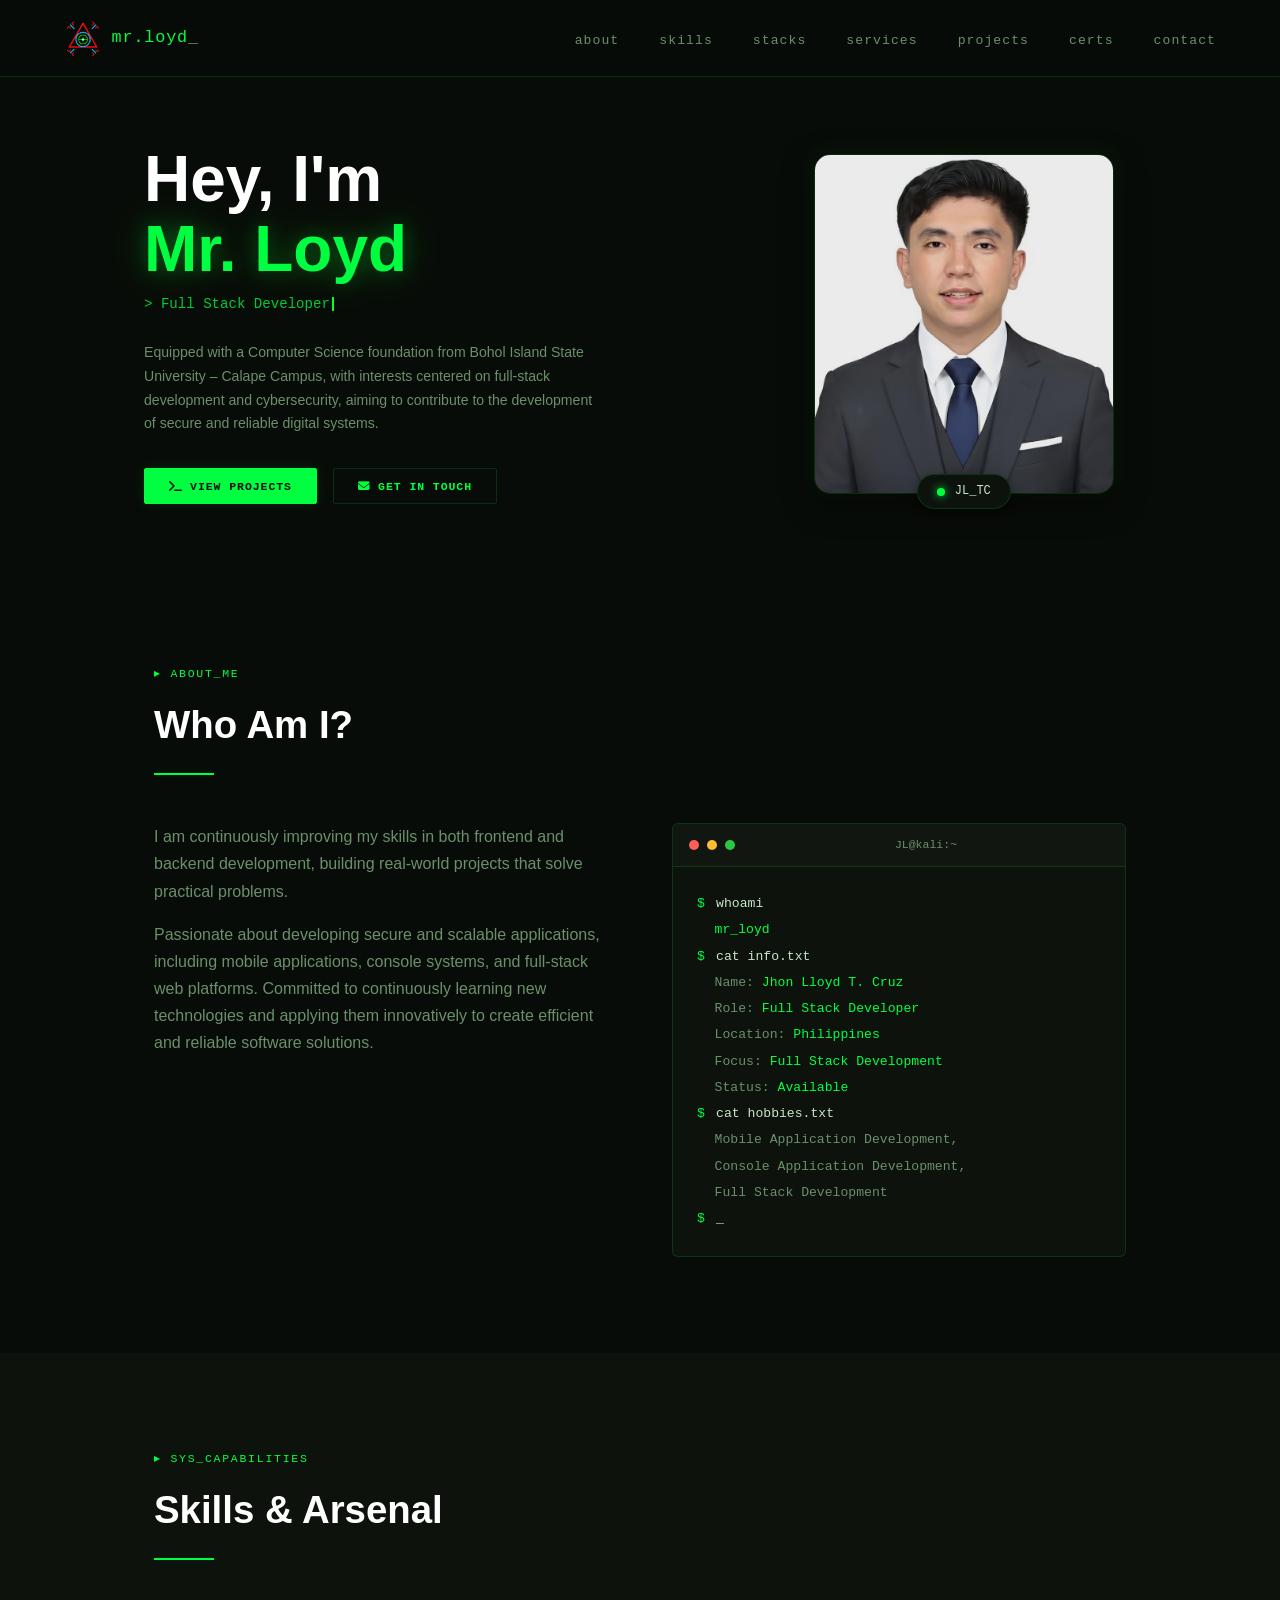
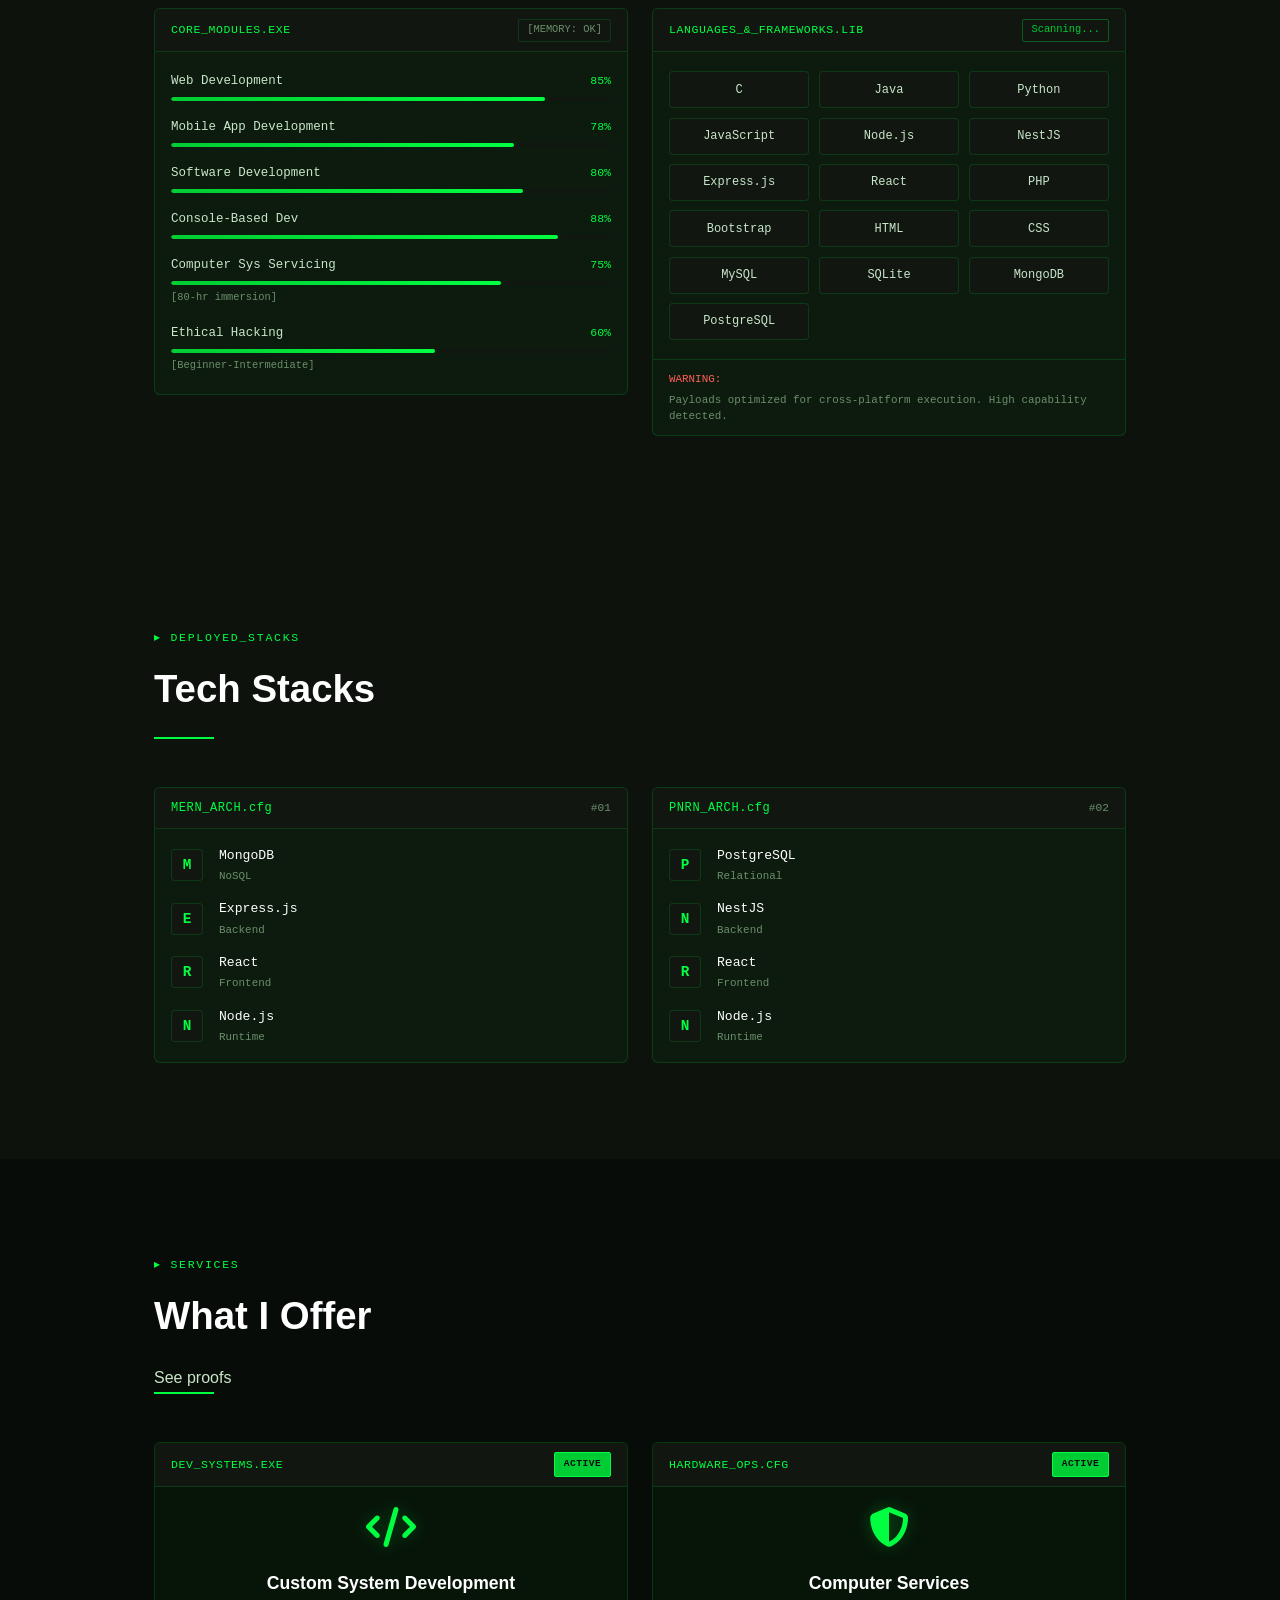
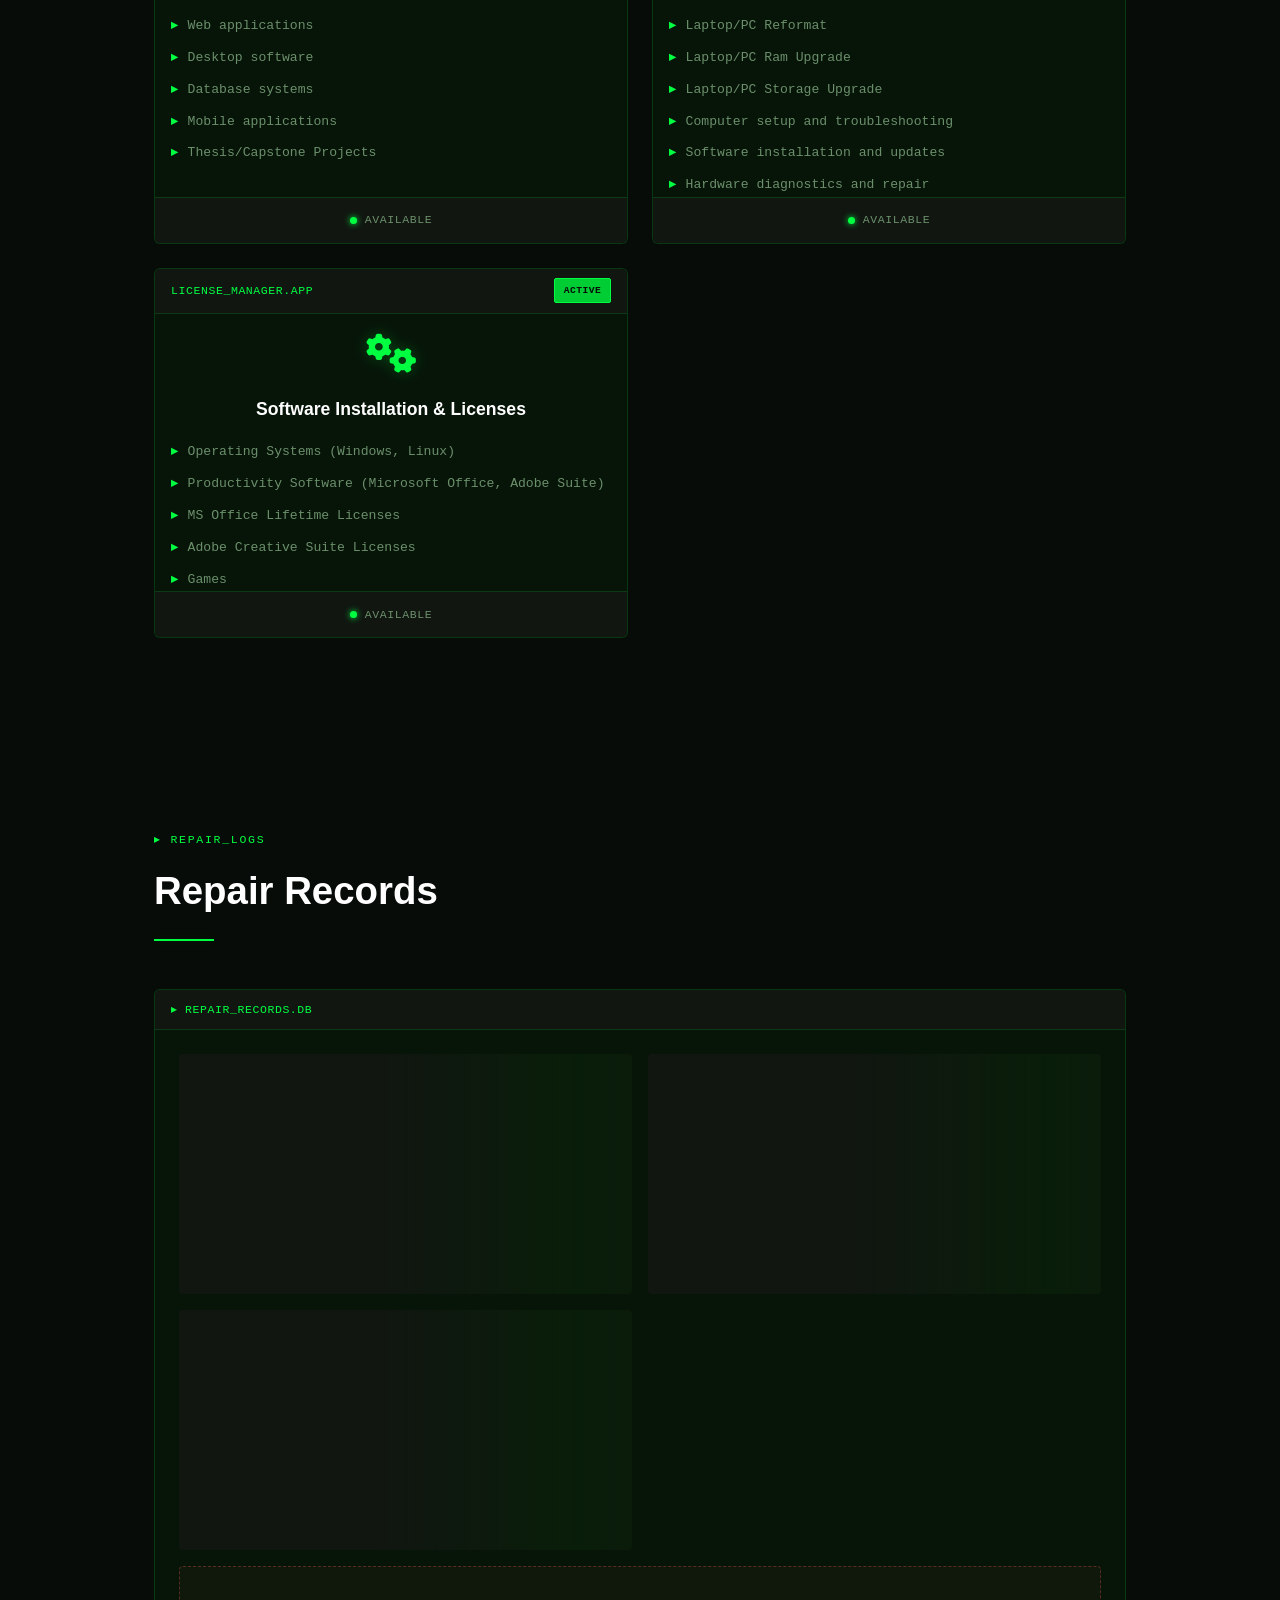
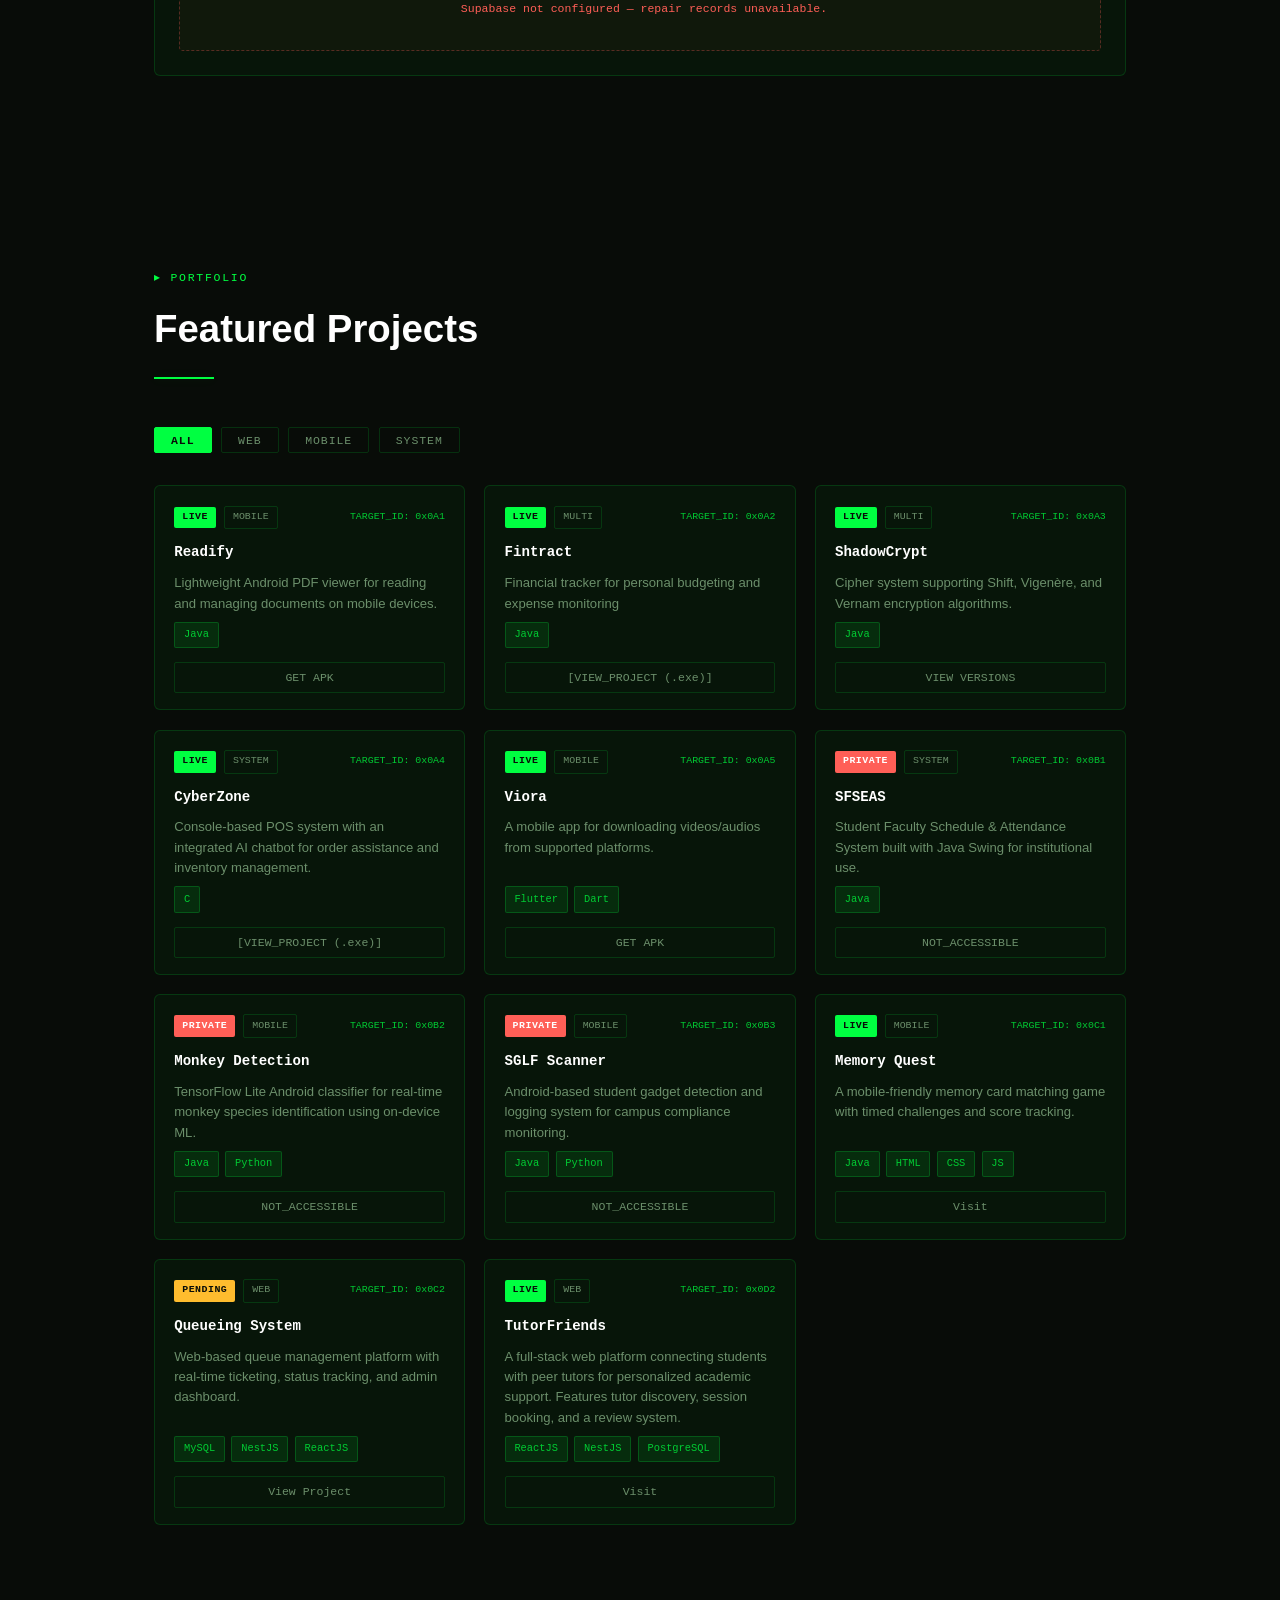
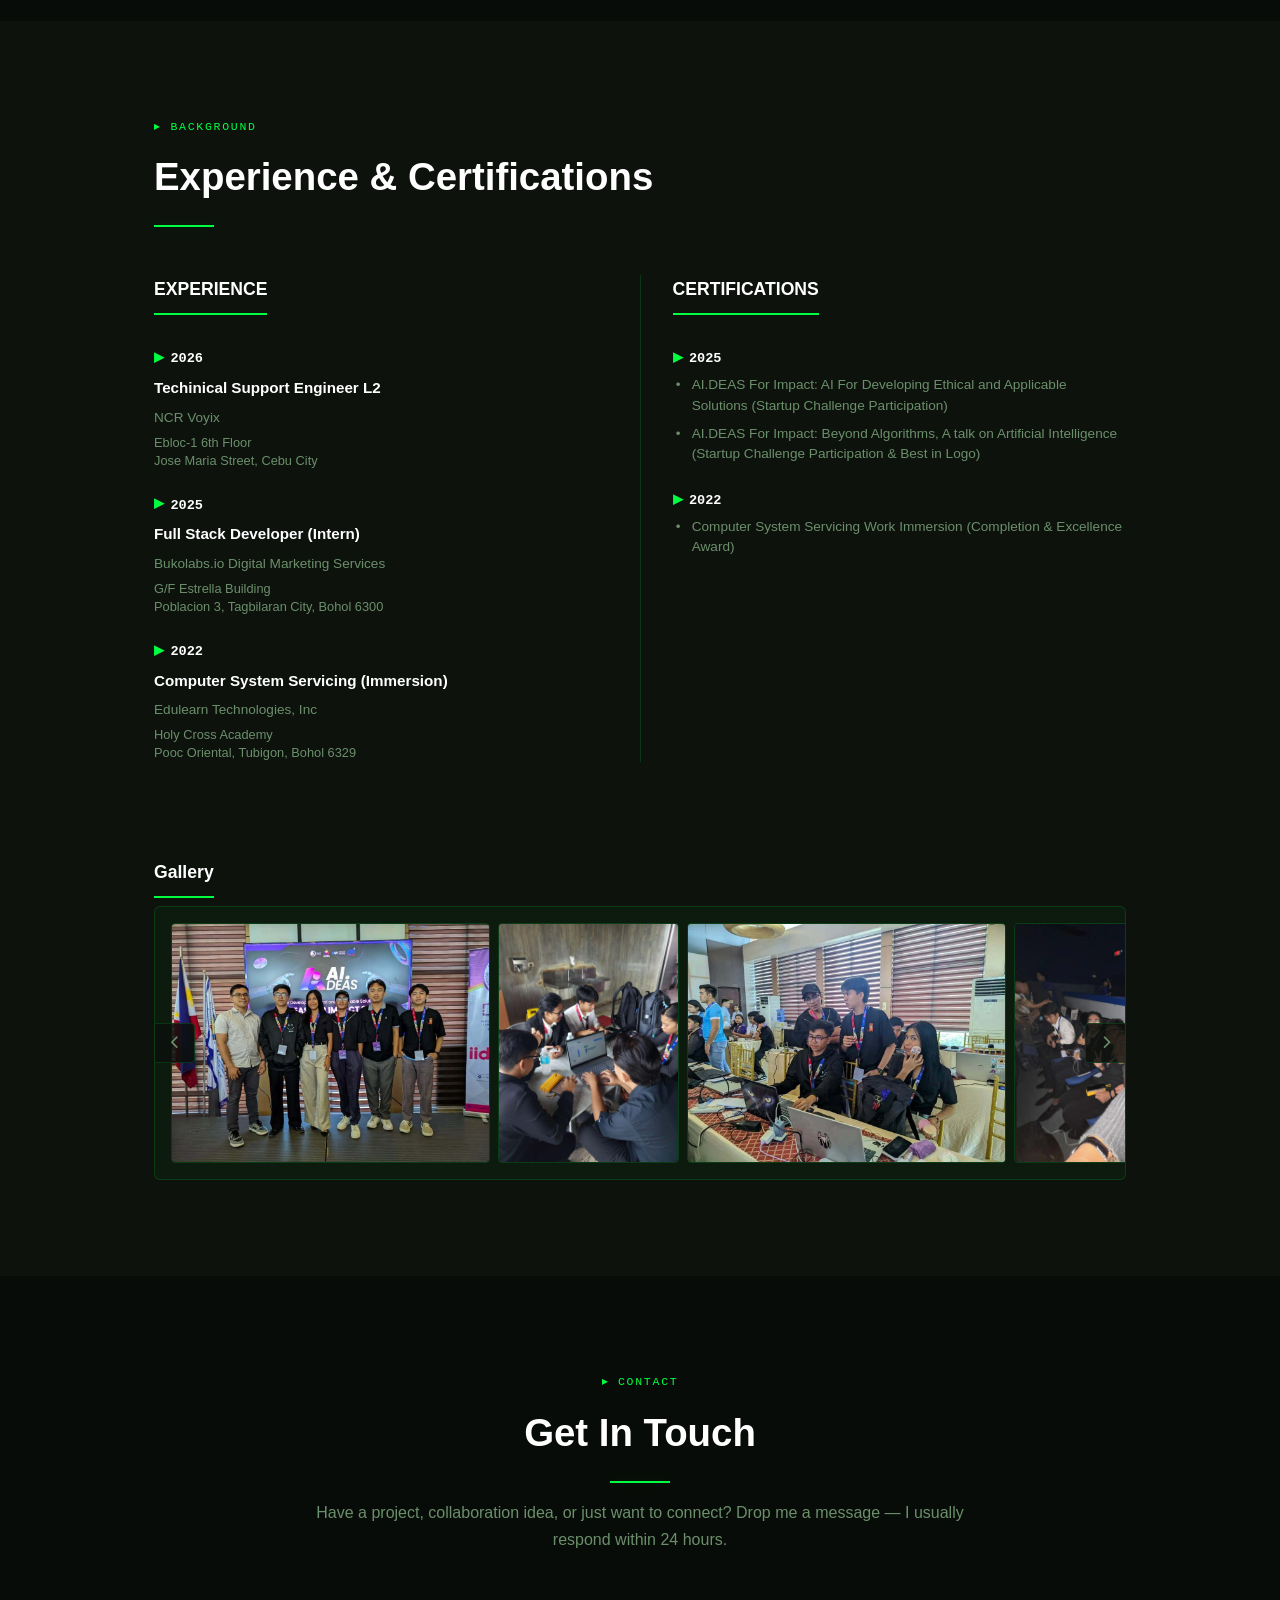
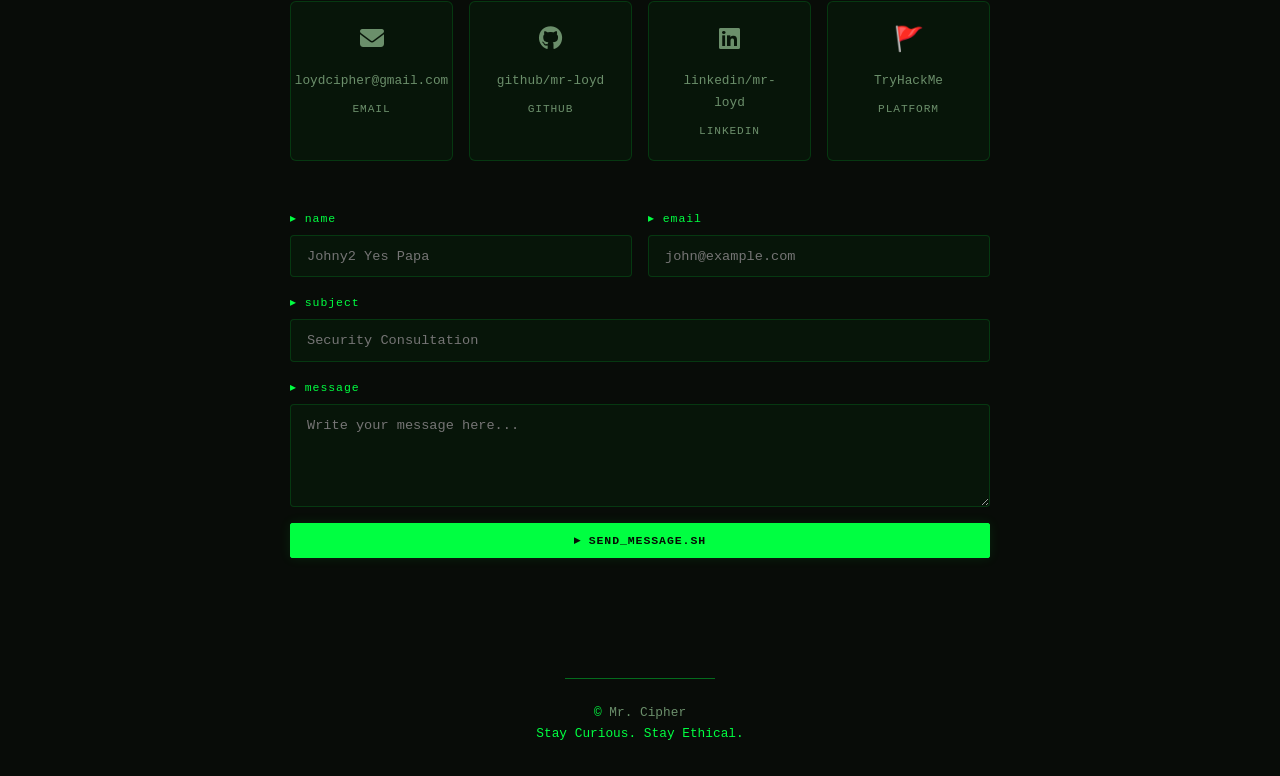
==== index.html @ 3cffd1c0 "added experience" ====
<!DOCTYPE html>
<html lang="en">

<head>
  <meta charset="UTF-8" />
  <meta name="viewport"
    content="width=device-width, initial-scale=1.0, minimum-scale=1.0, maximum-scale=1.0, user-scalable=no" />
  <title>JL</title>
  <link rel="icon" type="image/png" href="res/circle_logo.png" />
  <link rel="icon" type="image/png" media="(prefers-color-scheme: light)" href="res/circle_logo.png" />
  <link rel="icon" type="image/png" media="(prefers-color-scheme: dark)" href="res/circle_logo.png" />
  <meta name="description"
    content="Portfolio of Jhon Lloyd T. Cruz — Full Stack Developer specializing in web, mobile, and secure software development." />
  <meta property="og:title" content="JL | Full Stack Developer Portfolio" />
  <meta property="og:description"
    content="Full Stack Developer — web, mobile, console, and cybersecurity enthusiast." />
  <link rel="stylesheet" href="css/main.css" />
  <link rel="stylesheet" href="css/components/_section-card.css" />
  <link rel="stylesheet" href="css/components/_repair-records.css" />
  <!-- Icons -->
  <link rel="stylesheet" href="https://cdnjs.cloudflare.com/ajax/libs/font-awesome/6.5.0/css/all.min.css" />
  <link href="https://cdnjs.cloudflare.com/ajax/libs/bootstrap-icons/1.10.5/font/bootstrap-icons.min.css"
    rel="stylesheet" />
</head>

<body>

  <canvas id="matrix-canvas"></canvas>

  <!-- NAV -->
  <nav id="navbar" class="nav">
    <a href="#hero" class="nav-logo">
      <img src="res/logo_favicon.png" alt="Mr. Cipher Logo" class="nav-logo__img" />
      <span class="nav-logo__text"><span class="nav-logo__gt"></span>mr.loyd<span
          class="nav-logo__cursor">_</span></span>
    </a>
    <ul class="nav-links" id="nav-links">
      <li><a href="#about">about</a></li>
      <li><a href="#skills">skills</a></li>
      <li><a href="#stacks">stacks</a></li>
      <li><a href="#services">services</a></li>
      <li><a href="#projects">projects</a></li>
      <li><a href="#certifications">certs</a></li>
      <li><a href="#contact">contact</a></li>
    </ul>
    <div class="hamburger" id="hamburger" aria-label="Menu">
      <span></span><span></span><span></span>
    </div>
  </nav>

  <!-- HERO -->
  <section id="hero">
    <div class="hero-inner">
      <div class="hero-content">

        <h1 class="hero-name">
          Hey, I'm<br>
          <span class="glitch" data-text="Mr. Loyd">Mr. Loyd</span>
        </h1>
        <p class="hero-subtitle">
          &gt; <span id="typing-text"></span><span class="cursor"></span>
        </p>
        <p class="hero-desc">
          Equipped with a Computer Science foundation from Bohol Island State University – Calape Campus, with interests
          centered on full-stack development and cybersecurity, aiming to contribute to the development of secure and
          reliable digital systems.
        </p>
        <div class="hero-actions">
          <a href="#projects" class="btn btn--primary"><i class="fa fa-terminal"></i> View Projects</a>
          <a href="#contact" class="btn btn--ghost"><i class="fa fa-envelope"></i> Get In Touch</a>
        </div>
      </div>
      <div class="hero-avatar">
        <div class="avatar-wrap">
          <div class="avatar-ring"></div>
          <img src="res/profile.jpg" alt="Mr. Cipher" class="avatar-img" />
          <div class="avatar-status">
            <span class="avatar-status__dot"></span> JL_TC
          </div>
        </div>
      </div>
    </div>
  </section>

  <!-- ABOUT -->
  <section id="about">
    <div class="section-wrap">
      <p class="section-label reveal">about_me</p>
      <h2 class="section-title reveal">Who Am I?</h2>
      <div class="section-divider reveal"></div>
      <div class="about-grid">
        <div class="about-text reveal">
          <p>I am continuously improving my skills in both frontend and backend development, building real-world
            projects that solve practical problems.</p>
          <p>Passionate about developing secure and scalable applications, including mobile applications, console
            systems, and full-stack web platforms. Committed to continuously learning new technologies and applying them
            innovatively to create efficient and reliable software solutions.</p>
        </div>
        <div class="reveal">
          <div class="terminal-box">
            <div class="terminal-bar">
              <span class="terminal-bar__dot terminal-bar__dot--red"></span>
              <span class="terminal-bar__dot terminal-bar__dot--yellow"></span>
              <span class="terminal-bar__dot terminal-bar__dot--green"></span>
              <span class="terminal-bar__title">JL@kali:~</span>
            </div>
            <div class="terminal-body">
              <div class="terminal-line"><span class="terminal-prompt">$</span><span class="terminal-cmd">whoami</span>
              </div>
              <div class="terminal-out"><span class="neon">mr_loyd</span></div>
              <div class="terminal-line"><span class="terminal-prompt">$</span><span class="terminal-cmd">cat
                  info.txt</span></div>
              <div class="terminal-out">Name: <span class="neon">Jhon Lloyd T. Cruz</span></div>
              <div class="terminal-out">Role: <span class="neon">Full Stack Developer</span></div>
              <div class="terminal-out">Location: <span class="neon">Philippines</span></div>
              <div class="terminal-out">Focus: <span class="neon">Full Stack Development</span></div>
              <div class="terminal-out">Status: <span class="neon">Available</span></div>
              <div class="terminal-line"><span class="terminal-prompt">$</span><span class="terminal-cmd">cat
                  hobbies.txt</span></div>
              <div class="terminal-out">Mobile Application Development,</div>
              <div class="terminal-out">Console Application Development,</div>
              <div class="terminal-out">Full Stack Development</div>
              <div class="terminal-line"><span class="terminal-prompt">$</span><span
                  class="terminal-cmd cursor-blink">_</span></div>
            </div>
          </div>
        </div>
      </div>
    </div>
  </section>

  <!-- SKILLS -->
  <section id="skills">
    <div class="section-wrap">
      <p class="section-label reveal">sys_capabilities</p>
      <h2 class="section-title reveal">Skills &amp; Arsenal</h2>
      <div class="section-divider reveal"></div>
      <div class="skills-dual reveal">

        <!-- Left: Core skill bars -->
        <div class="skills-panel">
          <div class="skills-panel__header">
            <span class="skills-panel__title">CORE_MODULES.EXE</span>
            <span class="skills-panel__badge">[MEMORY: OK]</span>
          </div>
          <div class="skills-bars">
            <div class="skill-row">
              <div class="skill-row-top">
                <span class="skill-name">Web Development</span>
                <span class="skill-pct">85%</span>
              </div>
              <div class="skill-bar-track">
                <div class="skill-bar-fill" data-pct="85"></div>
              </div>
            </div>
            <div class="skill-row">
              <div class="skill-row-top">
                <span class="skill-name">Mobile App Development</span>
                <span class="skill-pct">78%</span>
              </div>
              <div class="skill-bar-track">
                <div class="skill-bar-fill" data-pct="78"></div>
              </div>
            </div>
            <div class="skill-row">
              <div class="skill-row-top">
                <span class="skill-name">Software Development</span>
                <span class="skill-pct">80%</span>
              </div>
              <div class="skill-bar-track">
                <div class="skill-bar-fill" data-pct="80"></div>
              </div>
            </div>
            <div class="skill-row">
              <div class="skill-row-top">
                <span class="skill-name">Console-Based Dev</span>
                <span class="skill-pct">88%</span>
              </div>
              <div class="skill-bar-track">
                <div class="skill-bar-fill" data-pct="88"></div>
              </div>
            </div>
            <div class="skill-row">
              <div class="skill-row-top">
                <span class="skill-name">Computer Sys Servicing</span>
                <span class="skill-pct">75%</span>
              </div>
              <div class="skill-bar-track">
                <div class="skill-bar-fill" data-pct="75"></div>
              </div>
              <div class="skill-note">[80-hr immersion]</div>
            </div>
            <div class="skill-row">
              <div class="skill-row-top">
                <span class="skill-name">Ethical Hacking</span>
                <span class="skill-pct">60%</span>
              </div>
              <div class="skill-bar-track">
                <div class="skill-bar-fill" data-pct="60"></div>
              </div>
              <div class="skill-note">[Beginner-Intermediate]</div>
            </div>
          </div>
        </div>

        <!-- Right: Languages & Frameworks grid -->
        <div class="skills-panel">
          <div class="skills-panel__header">
            <span class="skills-panel__title">LANGUAGES_&amp;_FRAMEWORKS.LIB</span>
            <span class="skills-panel__badge skills-panel__badge--scanning">Scanning...</span>
          </div>
          <div class="lang-grid">
            <span class="lang-tag">C</span>
            <span class="lang-tag">Java</span>
            <span class="lang-tag">Python</span>
            <span class="lang-tag">JavaScript</span>
            <span class="lang-tag">Node.js</span>
            <span class="lang-tag">NestJS</span>
            <span class="lang-tag">Express.js</span>
            <span class="lang-tag">React</span>
            <span class="lang-tag">PHP</span>
            <span class="lang-tag">Bootstrap</span>
            <span class="lang-tag">HTML</span>
            <span class="lang-tag">CSS</span>
            <span class="lang-tag">MySQL</span>
            <span class="lang-tag">SQLite</span>
            <span class="lang-tag">MongoDB</span>
            <span class="lang-tag">PostgreSQL</span>
          </div>
          <div class="lang-warning">
            <span class="lang-warning__label">WARNING:</span>
            Payloads optimized for cross-platform execution. High capability detected.
          </div>
        </div>

      </div>
    </div>
  </section>

  <!-- STACKS -->
  <section id="stacks">
    <div class="section-wrap">
      <p class="section-label reveal">deployed_stacks</p>
      <h2 class="section-title reveal">Tech Stacks</h2>
      <div class="section-divider reveal"></div>
      <div class="stacks-grid reveal">

        <!-- MERN -->
        <div class="stack-card">
          <div class="stack-card__header">
            <span class="stack-card__name">MERN_ARCH.cfg</span>
            <span class="stack-card__id">#01</span>
          </div>
          <ul class="stack-list">
            <li><span class="stack-letter">M</span>
              <div>
                <div class="stack-tech">MongoDB</div>
                <div class="stack-role">NoSQL</div>
              </div>
            </li>
            <li><span class="stack-letter">E</span>
              <div>
                <div class="stack-tech">Express.js</div>
                <div class="stack-role">Backend</div>
              </div>
            </li>
            <li><span class="stack-letter">R</span>
              <div>
                <div class="stack-tech">React</div>
                <div class="stack-role">Frontend</div>
              </div>
            </li>
            <li><span class="stack-letter">N</span>
              <div>
                <div class="stack-tech">Node.js</div>
                <div class="stack-role">Runtime</div>
              </div>
            </li>
          </ul>
        </div>

        <!-- PNRN -->
        <div class="stack-card">
          <div class="stack-card__header">
            <span class="stack-card__name">PNRN_ARCH.cfg</span>
            <span class="stack-card__id">#02</span>
          </div>
          <ul class="stack-list">
            <li><span class="stack-letter">P</span>
              <div>
                <div class="stack-tech">PostgreSQL</div>
                <div class="stack-role">Relational</div>
              </div>
            </li>
            <li><span class="stack-letter">N</span>
              <div>
                <div class="stack-tech">NestJS</div>
                <div class="stack-role">Backend</div>
              </div>
            </li>
            <li><span class="stack-letter">R</span>
              <div>
                <div class="stack-tech">React</div>
                <div class="stack-role">Frontend</div>
              </div>
            </li>
            <li><span class="stack-letter">N</span>
              <div>
                <div class="stack-tech">Node.js</div>
                <div class="stack-role">Runtime</div>
              </div>
            </li>
          </ul>
        </div>

      </div>
    </div>
  </section>

  <!-- SERVICES -->
  <section id="services">
    <div class="section-wrap">
      <p class="section-label reveal">services</p>
      <h2 class="section-title reveal">What I Offer</h2>
      <a href="#repair-records">See proofs</a>
      <div class="section-divider reveal"></div>
      <div class="services-grid reveal">
        <!-- Service 1: Development -->
        <div class="service-card">
          <div class="service-card__header">
            <span class="service-card__module">DEV_SYSTEMS.EXE</span>
            <span class="service-card__badge service-card__badge--active">ACTIVE</span>
          </div>
          <div class="service-card__icon-wrap">
            <i class="fas fa-code service-card__icon"></i>
          </div>
          <h3 class="service-card__title">Custom System Development</h3>
          <ul class="service-card__list">
            <li><span class="service-card__prompt">▸</span> Web applications</li>
            <li><span class="service-card__prompt">▸</span> Desktop software</li>
            <li><span class="service-card__prompt">▸</span> Database systems</li>
            <li><span class="service-card__prompt">▸</span> Mobile applications</li>
            <li><span class="service-card__prompt">▸</span> Thesis/Capstone Projects</li>
          </ul>
          <div class="service-card__footer">
            <span class="service-card__status"><span class="service-card__status-dot"></span> Available</span>
          </div>
        </div>

        <!-- Service 2: Computer Services -->
        <div class="service-card">
          <div class="service-card__header">
            <span class="service-card__module">HARDWARE_OPS.cfg</span>
            <span class="service-card__badge service-card__badge--active">ACTIVE</span>
          </div>
          <div class="service-card__icon-wrap">
            <i class="fas fa-shield-alt service-card__icon"></i>
          </div>
          <h3 class="service-card__title">Computer Services</h3>
          <ul class="service-card__list">
            <li><span class="service-card__prompt">▸</span> Laptop/PC Reformat</li>
            <li><span class="service-card__prompt">▸</span> Laptop/PC Ram Upgrade</li>
            <li><span class="service-card__prompt">▸</span> Laptop/PC Storage Upgrade</li>
            <li><span class="service-card__prompt">▸</span> Computer setup and troubleshooting</li>
            <li><span class="service-card__prompt">▸</span> Software installation and updates</li>
            <li><span class="service-card__prompt">▸</span> Hardware diagnostics and repair</li>
          </ul>
          <div class="service-card__footer">
            <span class="service-card__status"><span class="service-card__status-dot"></span> Available</span>
          </div>
        </div>

        <!-- Service 3: Software Licenses -->
        <div class="service-card">
          <div class="service-card__header">
            <span class="service-card__module">LICENSE_MANAGER.app</span>
            <span class="service-card__badge service-card__badge--active">ACTIVE</span>
          </div>
          <div class="service-card__icon-wrap">
            <i class="fas fa-cogs service-card__icon"></i>
          </div>
          <h3 class="service-card__title">Software Installation & Licenses</h3>
          <ul class="service-card__list">
            <li data-page="services/windows_os.html"><span class="service-card__prompt">▸</span> Operating Systems
              (Windows, Linux)</li>
            <li><span class="service-card__prompt">▸</span> Productivity Software (Microsoft Office, Adobe Suite)</li>
            <li data-page="services/ms_office_license.html"><span class="service-card__prompt">▸</span> MS Office
              Lifetime Licenses</li>
            <li><span class="service-card__prompt">▸</span> Adobe Creative Suite Licenses</li>
            <li><span class="service-card__prompt">▸</span> Games</li>
          </ul>
          <div class="service-card__footer">
            <span class="service-card__status"><span class="service-card__status-dot"></span> Available</span>
          </div>
        </div>
      </div>
    </div>
  </section>

  <!-- REPAIR RECORDS -->
  <section id="repair-records">
    <div class="section-wrap">
      <p class="section-label reveal">repair_logs</p>
      <h2 class="section-title reveal">Repair Records</h2>
      <div class="section-divider reveal"></div>

      <div class="section-card reveal" id="repair-records-section">
        <div class="section-card__header">
          ▸ repair_records.db
          <span class="rr-badge" id="rr-count-badge" style="display:none;"></span>
        </div>
        <div class="section-card__body">

          <!-- Filter bar -->
          <div class="rr-filters" id="rr-filters" style="display:none;">
            <div class="rr-search-wrap">
              <i class="bi bi-search rr-search-icon"></i>
              <!-- <input id="rr-search" class="rr-search" type="text" placeholder="Search by customer, device or issue..."
                oninput="filterRepairRecords()" /> -->
              <input id="rr-search" class="rr-search" type="text" placeholder="This feature is under development..."
                oninput="filterRepairRecords()" disabled />
            </div>
            <select id="rr-status-filter" class="rr-select" onchange="filterRepairRecords()">
              <option value="">All Status</option>
              <option value="Pending">Pending</option>
              <option value="In Progress">In Progress</option>
              <option value="Completed">Completed</option>
              <option value="Cancelled">Cancelled</option>
            </select>
          </div>

          <!-- Record grid -->
          <div class="rr-grid" id="rr-grid">
            <!-- Skeleton loaders shown while fetching -->
            <div class="rr-skeleton" id="rr-loading">
              <div class="rr-skeleton__card"></div>
              <div class="rr-skeleton__card"></div>
              <div class="rr-skeleton__card"></div>
            </div>
            <p class="rr-empty" id="rr-empty" style="display:none;">
              <i class="bi bi-inbox"></i> No repair records found.
            </p>
          </div>

        </div>
      </div>
    </div>
  </section>

  <!-- IMAGE LIGHTBOX MODAL -->
  <div class="rr-lightbox" id="rr-lightbox" onclick="closeLightbox()">
    <button class="rr-lightbox__close" onclick="closeLightbox()" aria-label="Close lightbox">&times;</button>
    <button class="rr-lightbox__nav rr-lightbox__nav--prev" id="lb-prev" onclick="shiftLightbox(-1, event)"
      aria-label="Previous image"><i class="bi bi-chevron-left"></i></button>
    <div class="rr-lightbox__content" onclick="event.stopPropagation()">
      <img id="rr-lightbox-img" src="" alt="" />
      <div class="rr-lightbox__caption" id="rr-lightbox-caption"></div>
    </div>
    <button class="rr-lightbox__nav rr-lightbox__nav--next" id="lb-next" onclick="shiftLightbox(1, event)"
      aria-label="Next image"><i class="bi bi-chevron-right"></i></button>
  </div>

  <!-- APK DOWNLOAD MODAL -->
  <div class="apk-modal-overlay" id="apk-modal" onclick="closeApkModal(event)">
    <div class="apk-modal-content" onclick="event.stopPropagation()">
      <button class="apk-modal-close" onclick="closeApkModal(event)" aria-label="Close modal">&times;</button>
      <div class="apk-modal-header">
        <h3 class="apk-modal-title">Readify</h3>
        <span class="proj-cat">MOBILE</span>
      </div>
      <div class="apk-modal-body">
        <div class="apk-gallery-container">
          <button class="apk-gallery-btn prev" onclick="scrollApkGallery(-1, event)"><i
              class="fas fa-chevron-left"></i></button>
          <div class="apk-gallery-track" id="apk-gallery-track">
            <div class="apk-screenshot-wrap"><img src="res/readify/1.jpg" alt="Readify Screenshot 1"
                class="apk-screenshot" onerror="this.style.display='none'"></div>
            <div class="apk-screenshot-wrap"><img src="res/readify/2.jpg" alt="Readify Screenshot 2"
                class="apk-screenshot" onerror="this.style.display='none'"></div>
            <div class="apk-screenshot-wrap"><img src="res/readify/3.jpg" alt="Readify Screenshot 3"
                class="apk-screenshot" onerror="this.style.display='none'"></div>
          </div>
          <button class="apk-gallery-btn next" onclick="scrollApkGallery(1, event)"><i
              class="fas fa-chevron-right"></i></button>
        </div>
        <div class="apk-downloads-section">
          <h4 class="apk-downloads-title">Available Versions</h4>
          <ul class="apk-versions-list">
            <li>
              <div class="apk-version-info">
                <span class="apk-version-name">V1.0</span>
                <span class="apk-version-date">Initial Release</span>
              </div>
              <a href="https://github.com/MR-JLTC/Readify/releases/tag/V1.0" target="_blank"
                class="btn btn--primary btn--sm apk-download-btn"><i class="fas fa-download"></i> Download</a>
            </li>
          </ul>
        </div>
      </div>
    </div>
  </div>

  <div id="image-viewer" class="image-viewer">
    <button class="image-viewer-close">&times;</button>
    <img id="image-viewer-img" alt="Preview">
  </div>

  <!-- PROJECTS -->
  <section id="projects">
    <div class="section-wrap">
      <p class="section-label reveal">portfolio</p>
      <h2 class="section-title reveal">Featured Projects</h2>
      <div class="section-divider reveal"></div>

      <!-- Filter Buttons -->
      <div class="project-filters reveal">
        <button class="filter-btn active" data-filter="all">ALL</button>
        <button class="filter-btn" data-filter="web">WEB</button>
        <button class="filter-btn" data-filter="mobile">MOBILE</button>
        <button class="filter-btn" data-filter="system">SYSTEM</button>
      </div>

      <div class="projects-grid" id="projects-grid">

        <!-- Readify -->
        <div class="project-card reveal" data-category="mobile">
          <div class="project-meta">
            <span class="proj-status proj-status--live">LIVE</span>
            <span class="proj-cat">MOBILE</span>
            <span class="proj-id">TARGET_ID: 0x0A1</span>
          </div>
          <div class="project-title">Readify</div>
          <div class="project-desc">Lightweight Android PDF viewer for reading and managing documents on mobile devices.
          </div>
          <div class="project-tags">
            <span class="tag">Java</span>
          </div>
          <a onclick="openApkModal(event, 'readify')" class="proj-link" style="cursor: pointer;">GET APK</a>
        </div>

        <!-- Fintract -->
        <div class="project-card reveal" data-category="system">
          <div class="project-meta">
            <span class="proj-status proj-status--live">LIVE</span>
            <span class="proj-cat">MULTI</span>
            <span class="proj-id">TARGET_ID: 0x0A2</span>
          </div>
          <div class="project-title">Fintract</div>
          <div class="project-desc">Financial tracker for personal budgeting and expense monitoring</div>
          <div class="project-tags">
            <span class="tag">Java</span>
          </div>
          <a href="https://github.com/MR-JLTC/FINTRACT" class="proj-link">[VIEW_PROJECT (.exe)]</a>
        </div>

        <!-- ShadowCrypt -->
        <div class="project-card reveal" data-category="system mobile">
          <div class="project-meta">
            <span class="proj-status proj-status--live">LIVE</span>
            <span class="proj-cat">MULTI</span>
            <span class="proj-id">TARGET_ID: 0x0A3</span>
          </div>
          <div class="project-title">ShadowCrypt</div>
          <div class="project-desc">Cipher system supporting Shift, Vigenère, and Vernam encryption algorithms.</div>
          <div class="project-tags">
            <span class="tag">Java</span>
          </div>
          <a onclick="openApkModal(event, 'shadowcrypt')" class="proj-link" style="cursor: pointer;">VIEW VERSIONS</a>
        </div>

        <!-- CyberZone -->
        <div class="project-card reveal" data-category="system">
          <div class="project-meta">
            <span class="proj-status proj-status--live">LIVE</span>
            <span class="proj-cat">SYSTEM</span>
            <span class="proj-id">TARGET_ID: 0x0A4</span>
          </div>
          <div class="project-title">CyberZone</div>
          <div class="project-desc">Console-based POS system with an integrated AI chatbot for order assistance and
            inventory management.</div>
          <div class="project-tags">
            <span class="tag">C</span>
          </div>
          <a href="https://github.com/MR-JLTC/CyberZone" class="proj-link">[VIEW_PROJECT (.exe)]</a>
        </div>

        <!-- Viora -->
        <div class="project-card reveal" data-category="mobile">
          <div class="project-meta">
            <span class="proj-status proj-status--live">LIVE</span>
            <span class="proj-cat">MOBILE</span>
            <span class="proj-id">TARGET_ID: 0x0A5</span>
          </div>
          <div class="project-title">Viora</div>
          <div class="project-desc">A mobile app for downloading videos/audios from supported platforms.</div>
          <div class="project-tags">
            <span class="tag">Flutter</span>
            <span class="tag">Dart</span>
          </div>
          <a onclick="openApkModal(event, 'viora')" class="proj-link">GET APK</a>
        </div>

        <!-- SFSEAS -->
        <div class="project-card reveal" data-category="system">
          <div class="project-meta">
            <span class="proj-status proj-status--private">PRIVATE</span>
            <span class="proj-cat">SYSTEM</span>
            <span class="proj-id">TARGET_ID: 0x0B1</span>
          </div>
          <div class="project-title">SFSEAS</div>
          <div class="project-desc">Student Faculty Schedule &amp; Attendance System built with Java Swing for
            institutional use.</div>
          <div class="project-tags">
            <span class="tag">Java</span>
          </div>
          <a class="proj-link">NOT_ACCESSIBLE</a>
        </div>

        <!-- Monkey Detection -->
        <div class="project-card reveal" data-category="mobile">
          <div class="project-meta">
            <span class="proj-status proj-status--private">PRIVATE</span>
            <span class="proj-cat">MOBILE</span>
            <span class="proj-id">TARGET_ID: 0x0B2</span>
          </div>
          <div class="project-title">Monkey Detection</div>
          <div class="project-desc">TensorFlow Lite Android classifier for real-time monkey species identification using
            on-device ML.</div>
          <div class="project-tags">
            <span class="tag">Java</span>
            <span class="tag">Python</span>
          </div>
          <a class="proj-link">NOT_ACCESSIBLE</a>
        </div>

        <!-- SGLF Scanner -->
        <div class="project-card reveal" data-category="mobile">
          <div class="project-meta">
            <span class="proj-status proj-status--private">PRIVATE</span>
            <span class="proj-cat">MOBILE</span>
            <span class="proj-id">TARGET_ID: 0x0B3</span>
          </div>
          <div class="project-title">SGLF Scanner</div>
          <div class="project-desc">Android-based student gadget detection and logging system for campus compliance
            monitoring.</div>
          <div class="project-tags">
            <span class="tag">Java</span>
            <span class="tag">Python</span>
          </div>
          <a class="proj-link">NOT_ACCESSIBLE</a>
        </div>

        <!-- Memory Quest -->
        <div class="project-card reveal" data-category="web">
          <div class="project-meta">
            <span class="proj-status proj-status--live">LIVE</span>
            <span class="proj-cat">MOBILE</span>
            <span class="proj-id">TARGET_ID: 0x0C1</span>
          </div>
          <div class="project-title">Memory Quest</div>
          <div class="project-desc">A mobile-friendly memory card matching game with timed challenges and score
            tracking.</div>
          <div class="project-tags">
            <span class="tag">Java</span>
            <span class="tag">HTML</span>
            <span class="tag">CSS</span>
            <span class="tag">JS</span>
          </div>
          <a href="https://mr-jltc.github.io/Memory_Card-Game/" class="proj-link" target="_blank">Visit</a>
        </div>

        <!-- Queueing System -->
        <div class="project-card reveal" data-category="web">
          <div class="project-meta">
            <span class="proj-status proj-status--pending">PENDING</span>
            <span class="proj-cat">WEB</span>
            <span class="proj-id">TARGET_ID: 0x0C2</span>
          </div>
          <div class="project-title">Queueing System</div>
          <div class="project-desc">Web-based queue management platform with real-time ticketing, status tracking, and
            admin dashboard.</div>
          <div class="project-tags">
            <span class="tag">MySQL</span>
            <span class="tag">NestJS</span>
            <span class="tag">ReactJS</span>
          </div>
          <a href="https://github.com/MR-JLTC/Queueing-System" class="proj-link">View Project</a>
        </div>

        <!-- Phonebook Desktop -->
        <!-- <div class="project-card reveal" data-category="system">
          <div class="project-meta">
            <span class="proj-status proj-status--live">LIVE</span>
            <span class="proj-cat">SYSTEM</span>
            <span class="proj-id">TARGET_ID: 0x0D1</span>
          </div>
          <div class="project-title">Phonebook Desktop</div>
          <div class="project-desc">A JavaFX desktop application for managing personal and professional contacts with
            full CRUD operations, real-time search filtering, and local SQLite data persistence.</div>
          <div class="project-tags">
            <span class="tag">Java</span>
            <span class="tag">JavaFX</span>
            <span class="tag">MySQL</span>
          </div>
          <a href="#" class="proj-link">[VIEW_PROJECT]</a>
        </div> -->

        <!-- TutorFriends -->
        <div class="project-card reveal" data-category="web">
          <div class="project-meta">
            <span class="proj-status proj-status--live">LIVE</span>
            <span class="proj-cat">WEB</span>
            <span class="proj-id">TARGET_ID: 0x0D2</span>
          </div>
          <div class="project-title">TutorFriends</div>
          <div class="project-desc">A full-stack web platform connecting students with peer tutors for personalized
            academic support. Features tutor discovery, session booking, and a review system.</div>
          <div class="project-tags">
            <span class="tag">ReactJS</span>
            <span class="tag">NestJS</span>
            <span class="tag">PostgreSQL</span>
          </div>
          <a href="https://tutorfriends.online/" target="_blank" class="proj-link" target="_blank">Visit</a>
        </div>

      </div>
    </div>
  </section>

  <!-- EXPERIENCE & CERTIFICATIONS -->
  <section id="certifications">
    <div class="section-wrap">
      <p class="section-label reveal">background</p>
      <h2 class="section-title reveal">Experience &amp; Certifications</h2>
      <div class="section-divider reveal"></div>

      <div class="timeline-dual reveal">

        <!-- Experience -->
        <div class="timeline-column">
          <h3 class="timeline-title">EXPERIENCE</h3>

          <div class="timeline-item">
            <div class="timeline-year"><span class="neon-arrow">▸</span> 2026</div>
            <div class="timeline-role">Techinical Support Engineer L2</div>
            <div class="timeline-company">NCR Voyix</div>
            <div class="timeline-location">Ebloc-1 6th Floor<br>Jose Maria Street, Cebu City</div>
          </div>

          <div class="timeline-item">
            <div class="timeline-year"><span class="neon-arrow">▸</span> 2025</div>
            <div class="timeline-role">Full Stack Developer (Intern)</div>
            <div class="timeline-company">Bukolabs.io Digital Marketing Services</div>
            <div class="timeline-location">G/F Estrella Building<br>Poblacion 3, Tagbilaran City, Bohol 6300</div>
          </div>

          <div class="timeline-item">
            <div class="timeline-year"><span class="neon-arrow">▸</span> 2022</div>
            <div class="timeline-role">Computer System Servicing (Immersion)</div>
            <div class="timeline-company">Edulearn Technologies, Inc</div>
            <div class="timeline-location">Holy Cross Academy<br>Pooc Oriental, Tubigon, Bohol 6329</div>
          </div>
        </div>

        <div class="timeline-divider"></div>
        
        <!-- Certifications -->
        <div class="timeline-column">
          <h3 class="timeline-title">CERTIFICATIONS</h3>

          <div class="timeline-item">
            <div class="timeline-year"><span class="neon-arrow">▸</span> 2025</div>
            <ul class="timeline-list">
              <li>AI.DEAS For Impact: AI For Developing Ethical and Applicable Solutions (Startup Challenge
                Participation)</li>
              <li>AI.DEAS For Impact: Beyond Algorithms, A talk on Artificial Intelligence (Startup Challenge
                Participation &amp; Best in Logo)</li>
            </ul>
          </div>

          <div class="timeline-item">
            <div class="timeline-year"><span class="neon-arrow">▸</span> 2022</div>
            <ul class="timeline-list">
              <li>Computer System Servicing Work Immersion (Completion &amp; Excellence Award)</li>
            </ul>
          </div>
        </div>

      </div>

      <!-- Experience Gallery -->
      <div class="gallery-section reveal">
        <h3 class="timeline-title" style="margin-top: 3rem;">Gallery</h3>
        <div class="gallery-container">
          <button class="gallery-btn prev" aria-label="Previous image"><i class="fas fa-chevron-left"></i></button>
          <div class="gallery-track">
            <img src="res/exp/exp1.jpg" alt="Experience 1" class="gallery-img" />
            <img src="res/exp/exp2.jpg" alt="Experience 2" class="gallery-img" />
            <img src="res/exp/exp3.jpg" alt="Experience 3" class="gallery-img" />
            <img src="res/exp/exp4.jpg" alt="Experience 4" class="gallery-img" />
            <img src="res/exp/exp5.jpg" alt="Experience 5" class="gallery-img" />
            <img src="res/exp/exp6.jpg" alt="Experience 6" class="gallery-img" />
            <img src="res/exp/exp7.jpg" alt="Experience 7" class="gallery-img" />
            <img src="res/exp/exp8.jpg" alt="Experience 8" class="gallery-img" />
            <img src="res/exp/exp9.jpg" alt="Experience 9" class="gallery-img" />
            <img src="res/exp/exp10.jpg" alt="Experience 10" class="gallery-img" />
          </div>
          <button class="gallery-btn next" aria-label="Next image"><i class="fas fa-chevron-right"></i></button>
        </div>
      </div>

    </div>
  </section>

  <!-- CONTACT -->
  <section id="contact">
    <div class="section-wrap">
      <div class="contact-wrap">
        <p class="section-label reveal">contact</p>
        <h2 class="section-title reveal">Get In Touch</h2>
        <div class="section-divider reveal" style="margin: 0 auto 1rem;"></div>
        <p class="contact-desc reveal">Have a project, collaboration idea, or just want to connect? Drop me a
          message — I usually respond within 24 hours.</p>

        <div class="contact-grid reveal">
          <a href="mailto:loydcipher@gmail.com" class="contact-item" id="contact-email">
            <span class="ci-icon"><i class="fas fa-envelope"></i></span>
            <span>loydcipher@gmail.com</span>
            <span class="ci-label">EMAIL</span>
          </a>
          <a href="https://github.com/MR-JLTC" target="_blank" class="contact-item" id="contact-github">
            <span class="ci-icon"><i class="fab fa-github"></i></span>
            <span>github/mr-loyd</span>
            <span class="ci-label">GITHUB</span>
          </a>
          <a href="https://www.linkedin.com/in/jhon-lloyd-t-cruz-523a16263?utm_source=share_via&utm_content=profile&utm_medium=member_android"
            target="_blank" class="contact-item" id="contact-linkedin">
            <span class="ci-icon"><i class="fab fa-linkedin"></i></span>
            <span>linkedin/mr-loyd</span>
            <span class="ci-label">LINKEDIN</span>
          </a>
          <a href="https://tryhackme.com/p/loydcipher" target="_blank" class="contact-item" id="contact-thm">
            <span class="ci-icon">🚩</span>
            <span>TryHackMe</span>
            <span class="ci-label">PLATFORM</span>
          </a>
        </div>

        <form class="contact-form reveal" id="contact-form">
          <div class="form-row">
            <div class="form-group">
              <label for="name">▸ name</label>
              <input type="text" id="name" name="name" placeholder="Johny2 Yes Papa" required />
            </div>
            <div class="form-group">
              <label for="email">▸ email</label>
              <input type="email" id="email" name="email" placeholder="john@example.com" required />
            </div>
          </div>
          <div class="form-group">
            <label for="subject">▸ subject</label>
            <input type="text" id="subject" name="subject" placeholder="Security Consultation" required />
          </div>
          <div class="form-group">
            <label for="message">▸ message</label>
            <textarea id="message" name="message" rows="5" placeholder="Write your message here..." required></textarea>
          </div>
          <button type="submit" class="btn btn--primary" id="submit-btn" style="width:100%; justify-content:center;">
            ▸ send_message.sh
          </button>
        </form>
      </div>
    </div>
  </section>

  <!-- FOOTER -->
  <footer class="footer">
    <span>&copy;</span> Mr. Cipher<br>
    <span>Stay Curious. Stay Ethical.</span>
  </footer>

  <script>document.getElementById('year').textContent = new Date().getFullYear();</script>
  <script src="https://cdn.jsdelivr.net/npm/@supabase/supabase-js@2"></script>
  <script src="js/supabaseConfig.js"></script>
  <script src="js/repair_records.js"></script>
  <script src="js/no-zoom.js"></script>
  <script src="js/main.js"></script>
</body>

</html>
---- css/main.css ----
/* ==========================================================================
   MAIN.CSS
   ITCSS Orchestrator for the homepage.
   This file imports all individual layer stylesheets in the correct order.
   ========================================================================== */

/* ── 1. Settings (Variables, Design Tokens) ── */
@import url('settings/_variables.css');

/* ── 2. Generic (Reset, Normalization, Base Fonts) ── */
@import url('generic/_reset.css');

/* ── 3. Base (Default styles for HTML elements) ── */
@import url('base/_elements.css');

/* ── 4. Objects (Class-based layouts, wrappers, structures) ── */
@import url('objects/_layout.css');

/* ── 5. Components (Self-contained UI blocks) ── */
@import url('components/_btn.css');
@import url('components/_nav.css');
@import url('components/_hero.css');
@import url('components/_avatar.css');
@import url('components/_terminal.css');
@import url('components/_skills.css');
@import url('components/_stacks.css');
@import url('components/_services.css');
@import url('components/_projects.css');
@import url('components/_timeline.css');
@import url('components/_gallery.css');
@import url('components/_contact.css');
@import url('components/_footer.css');

/* ── 6. Animations (Consolidated Keyframes) ── */
@import url('animations/_keyframes.css');

/* ── 7. Utilities (Single-purpose helper classes) ── */
@import url('utilities/_helpers.css');
@import url('utilities/_no-zoom.css');

/* ── 8. Responsive (Media queries) ── */
@import url('responsive/_breakpoints.css');
---- css/components/_section-card.css ----
/* ==========================================================================
   COMPONENT / SECTION CARD
   Shared content card for sub-pages.
   Replaces duplicated .section-card styles across 3 sub-page files.
   ========================================================================== */

.sub-content {
  max-width: var(--max-width-sm);
  margin: 0 auto;
  padding: 0 var(--space-xl) var(--space-3xl);
  display: grid;
  gap: var(--space-lg);
}

.section-card {
  background: var(--color-surface);
  border: 1px solid var(--color-border);
  border-radius: var(--radius-lg);
  overflow: hidden;
}

.section-card__header {
  background: var(--color-bg3);
  border-bottom: 1px solid var(--color-border);
  padding: 0.6rem var(--space-md);
  font-family: var(--font-mono);
  font-size: var(--text-sm);
  color: var(--color-neon);
  letter-spacing: 0.05em;
  text-transform: uppercase;
}

.section-card__body {
  padding: var(--space-lg);
}
---- css/components/_repair-records.css ----
/* ==========================================================================
   COMPONENT / REPAIR-RECORDS
   Cards + gallery + lightbox for the repair_records Supabase table.
   Inherits CSS custom-properties from the global settings layer.
   ========================================================================== */

/* ── Section header badge ───────────────────────────────────────────────── */
.section-card__header {
  display: flex;
  align-items: center;
  gap: 0.6rem;
}

.rr-badge {
  display: inline-flex;
  align-items: center;
  font-family: var(--font-mono);
  font-size: 0.6rem;
  font-weight: 700;
  letter-spacing: 0.08em;
  background: rgba(57, 255, 20, 0.12);
  color: var(--color-neon);
  border: 1px solid rgba(57, 255, 20, 0.3);
  border-radius: 99px;
  padding: 0.15rem 0.55rem;
  margin-left: auto;
}

/* ── Filter bar ─────────────────────────────────────────────────────────── */
.rr-filters {
  display: flex;
  align-items: center;
  gap: 0.7rem;
  flex-wrap: wrap;
  margin-bottom: 1.2rem;
}

.rr-search-wrap {
  position: relative;
  flex: 1;
  min-width: 200px;
}

.rr-search-icon {
  position: absolute;
  left: 0.75rem;
  top: 50%;
  transform: translateY(-50%);
  color: var(--color-text-dim);
  font-size: 0.8rem;
  pointer-events: none;
}

.rr-search {
  width: 100%;
  font-family: var(--font-mono);
  font-size: var(--text-xs);
  background: var(--color-bg);
  border: 1px solid var(--color-border);
  border-radius: var(--radius-sm);
  color: var(--color-white);
  padding: 0.5rem 0.8rem 0.5rem 2.1rem;
  outline: none;
  transition: border-color var(--transition-fast), box-shadow var(--transition-fast);
}

.rr-search::placeholder {
  color: var(--color-text-dim);
}

.rr-search:focus {
  border-color: var(--color-border-focus);
  box-shadow: 0 0 0 3px var(--color-neon-glow-sm);
}

.rr-select {
  font-family: var(--font-mono);
  font-size: var(--text-xs);
  background: var(--color-bg);
  border: 1px solid var(--color-border);
  border-radius: var(--radius-sm);
  color: var(--color-white);
  padding: 0.5rem 0.8rem;
  outline: none;
  cursor: pointer;
  transition: border-color var(--transition-fast);
}

.rr-select:focus {
  border-color: var(--color-border-focus);
}

/* ── Record grid ────────────────────────────────────────────────────────── */
.rr-grid {
  display: grid;
  grid-template-columns: repeat(auto-fill, minmax(300px, 1fr));
  gap: 1rem;
  position: relative;
  align-items: start;
}

/* ── Skeleton loader ────────────────────────────────────────────────────── */
.rr-skeleton {
  display: contents;
}

@keyframes rr-shimmer {
  0%   { background-position: -400px 0; }
  100% { background-position: 400px 0; }
}

.rr-skeleton__card {
  height: 240px;
  border-radius: var(--radius-md);
  background: linear-gradient(
    90deg,
    var(--color-bg3) 25%,
    rgba(57, 255, 20, 0.04) 50%,
    var(--color-bg3) 75%
  );
  background-size: 800px 100%;
  animation: rr-shimmer 1.4s infinite linear;
}

/* ── Empty / error state ────────────────────────────────────────────────── */
.rr-empty {
  grid-column: 1 / -1;
  display: flex;
  align-items: center;
  justify-content: center;
  gap: 0.5rem;
  font-family: var(--font-mono);
  font-size: var(--text-sm);
  color: var(--color-text-dim);
  padding: 2rem;
  border: 1px dashed var(--color-border);
  border-radius: var(--radius-md);
  text-align: center;
}

.rr-empty--error {
  color: var(--color-danger);
  border-color: rgba(255, 95, 87, 0.3);
  background: rgba(255, 95, 87, 0.04);
}

/* ── Record card ────────────────────────────────────────────────────────── */
.rr-card {
  display: flex;
  flex-direction: column;
  background: var(--color-bg3);
  border: 1px solid var(--color-border);
  border-radius: var(--radius-md);
  overflow: hidden;
  transition:
    border-color var(--transition-fast),
    box-shadow var(--transition-fast),
    transform var(--transition-fast);
  animation: card-in 0.3s ease both;
}

.rr-card:hover {
  border-color: var(--color-border-hover);
  box-shadow: var(--shadow-md), var(--shadow-neon-sm);
  transform: translateY(-2px);
}

/* Card header */
.rr-card__header {
  padding: 0.75rem 1rem 0.6rem;
  border-bottom: 1px solid var(--color-border);
  background: rgba(0, 0, 0, 0.2);
  display: flex;
  flex-direction: column;
  gap: 0.35rem;
}

.rr-card__meta {
  display: flex;
  align-items: center;
  gap: 0.5rem;
}

.rr-card__id {
  font-family: var(--font-mono);
  font-size: 0.62rem;
  color: var(--color-text-dim);
  letter-spacing: 0.06em;
}

.rr-card__customer {
  display: flex;
  align-items: center;
  gap: 0.4rem;
  font-family: var(--font-sans);
  font-size: var(--text-md);
  font-weight: 700;
  color: var(--color-white);
}

.rr-card__customer i {
  color: var(--color-neon);
  font-size: 0.9rem;
}

/* Status pills */
.rr-status {
  display: inline-flex;
  align-items: center;
  font-family: var(--font-mono);
  font-size: 0.58rem;
  font-weight: 700;
  letter-spacing: 0.08em;
  text-transform: uppercase;
  padding: 0.15rem 0.55rem;
  border-radius: 99px;
  border: 1px solid;
  margin-left: auto;
}

.rr-status--pending   { color: #febc2e; border-color: rgba(254,188,46,0.4); background: rgba(254,188,46,0.08); }
.rr-status--progress  { color: #00d4ff; border-color: rgba(0,212,255,0.4);  background: rgba(0,212,255,0.08);  }
.rr-status--done      { color: var(--color-neon); border-color: rgba(57,255,20,0.4); background: rgba(57,255,20,0.08); }
.rr-status--cancelled { color: var(--color-danger); border-color: rgba(255,95,87,0.4); background: rgba(255,95,87,0.08); }
.rr-status--unknown   { color: var(--color-text-dim); border-color: var(--color-border); background: transparent; }

/* Card body */
.rr-card__body {
  padding: 0.8rem 1rem;
  display: flex;
  flex-direction: column;
  gap: 0.45rem;
  flex: 1;
}

.rr-row {
  display: flex;
  align-items: flex-start;
  gap: 0.5rem;
  font-family: var(--font-mono);
  font-size: 0.72rem;
  color: var(--color-text-dim);
  line-height: 1.55;
}

.rr-row i {
  flex-shrink: 0;
  font-size: 0.8rem;
  color: var(--color-neon);
  margin-top: 1px;
}

.rr-row strong {
  color: var(--color-text);
  font-weight: 700;
}

.rr-row--notes {
  background: rgba(57, 255, 20, 0.03);
  border: 1px solid rgba(57, 255, 20, 0.1);
  border-radius: var(--radius-sm);
  padding: 0.4rem 0.6rem;
  margin-top: 0.15rem;
}

/* ── Gallery block ──────────────────────────────────────────────────────── */
.rr-card__gallery {
  border-top: 1px solid var(--color-border);
  padding: 0.7rem 1rem;
  background: rgba(0, 0, 0, 0.15);
}

.rr-card__gallery-label {
  font-family: var(--font-mono);
  font-size: 0.6rem;
  font-weight: 700;
  letter-spacing: 0.1em;
  text-transform: uppercase;
  color: var(--color-text-dim);
  margin-bottom: 0.5rem;
  display: flex;
  align-items: center;
  gap: 0.35rem;
}

.rr-card__gallery-label i {
  color: var(--color-neon);
}

.rr-card__thumbs {
  display: flex;
  gap: 0.4rem;
  flex-wrap: wrap;
}

.rr-thumb {
  position: relative;
  width: 84px;
  height: 84px;
  border-radius: var(--radius-sm);
  overflow: hidden;
  border: 1px solid var(--color-border);
  background: var(--color-bg);
  cursor: pointer;
  padding: 0;
  transition:
    border-color var(--transition-fast),
    box-shadow var(--transition-fast),
    transform var(--transition-fast);
}

.rr-thumb img {
  width: 100%;
  height: 100%;
  object-fit: cover;
  display: block;
  transition: transform var(--transition-fast);
}

.rr-thumb:hover {
  border-color: var(--color-neon);
  box-shadow: 0 0 8px var(--color-neon-glow-sm);
  transform: scale(1.04);
}

.rr-thumb:hover img {
  transform: scale(1.08);
}

/* "More" overlay on 4th thumb */
.rr-thumb--more::after {
  content: '';
  position: absolute;
  inset: 0;
  background: rgba(5, 10, 5, 0.65);
}

.rr-thumb__more-label {
  position: absolute;
  inset: 0;
  z-index: 1;
  display: flex;
  align-items: center;
  justify-content: center;
  font-family: var(--font-mono);
  font-size: 0.72rem;
  font-weight: 700;
  color: var(--color-neon);
  text-shadow: 0 0 8px var(--color-neon-glow);
}

.rr-no-photos {
  font-family: var(--font-mono);
  font-size: 0.7rem;
  color: var(--color-text-dim);
  display: flex;
  align-items: center;
  gap: 0.4rem;
  margin: 0;
}

/* ── Card footer ────────────────────────────────────────────────────────── */
.rr-card__footer {
  padding: 0.5rem 1rem;
  border-top: 1px solid var(--color-border);
  display: flex;
  align-items: center;
  justify-content: space-between;
  gap: 0.5rem;
  flex-wrap: wrap;
}

.rr-date {
  font-family: var(--font-mono);
  font-size: 0.62rem;
  color: var(--color-text-dim);
  display: flex;
  align-items: center;
  gap: 0.35rem;
}

.rr-date i { color: var(--color-neon); }

.rr-date__updated {
  opacity: 0.65;
}

.rr-cost {
  font-family: var(--font-mono);
  font-size: 0.72rem;
  font-weight: 700;
  color: var(--color-neon);
  letter-spacing: 0.04em;
}

/* ── Lightbox ───────────────────────────────────────────────────────────── */
.rr-lightbox {
  position: fixed;
  inset: 0;
  z-index: 3000;
  background: rgba(2, 5, 2, 0.94);
  backdrop-filter: blur(8px);
  display: flex;
  align-items: center;
  justify-content: center;
  opacity: 0;
  pointer-events: none;
  transition: opacity 0.25s ease;
}

.rr-lightbox.is-open {
  opacity: 1;
  pointer-events: all;
}

.rr-lightbox__content {
  display: flex;
  flex-direction: column;
  align-items: center;
  gap: 0.6rem;
  max-width: 90vw;
  max-height: 90vh;
}

.rr-lightbox__content img {
  max-width: 100%;
  max-height: 80vh;
  object-fit: contain;
  border-radius: var(--radius-md);
  border: 1px solid var(--color-border-hover);
  box-shadow: 0 0 40px rgba(57, 255, 20, 0.15);
}

.rr-lightbox__caption {
  font-family: var(--font-mono);
  font-size: 0.7rem;
  color: var(--color-text-dim);
  letter-spacing: 0.08em;
}

.rr-lightbox__close {
  position: absolute;
  top: 1rem;
  right: 1.2rem;
  background: var(--color-bg3);
  border: 1px solid var(--color-border);
  color: var(--color-text);
  font-size: 1.6rem;
  line-height: 1;
  width: 2.4rem;
  height: 2.4rem;
  border-radius: 50%;
  cursor: pointer;
  display: flex;
  align-items: center;
  justify-content: center;
  transition: color var(--transition-fast), border-color var(--transition-fast);
  z-index: 1;
}

.rr-lightbox__close:hover {
  color: var(--color-neon);
  border-color: var(--color-neon);
}

.rr-lightbox__nav {
  position: absolute;
  top: 50%;
  transform: translateY(-50%);
  background: var(--color-bg3);
  border: 1px solid var(--color-border);
  color: var(--color-text);
  width: 2.6rem;
  height: 2.6rem;
  border-radius: 50%;
  cursor: pointer;
  display: flex;
  align-items: center;
  justify-content: center;
  font-size: 1.1rem;
  transition: color var(--transition-fast), border-color var(--transition-fast), background var(--transition-fast);
  z-index: 1;
}

.rr-lightbox__nav--prev { left: 1rem; }
.rr-lightbox__nav--next { right: 1rem; }

.rr-lightbox__nav:hover {
  color: var(--color-neon);
  border-color: var(--color-neon);
  background: rgba(57, 255, 20, 0.06);
}

/* Prevent body scroll when lightbox open */
body.lb-open { overflow: hidden; }

/* ── Responsive tweaks ──────────────────────────────────────────────────── */
@media (max-width: 600px) {
  .rr-grid {
    grid-template-columns: 1fr;
  }

  .rr-filters {
    flex-direction: column;
    align-items: stretch;
  }

  .rr-lightbox__nav--prev { left: 0.3rem; }
  .rr-lightbox__nav--next { right: 0.3rem; }
}
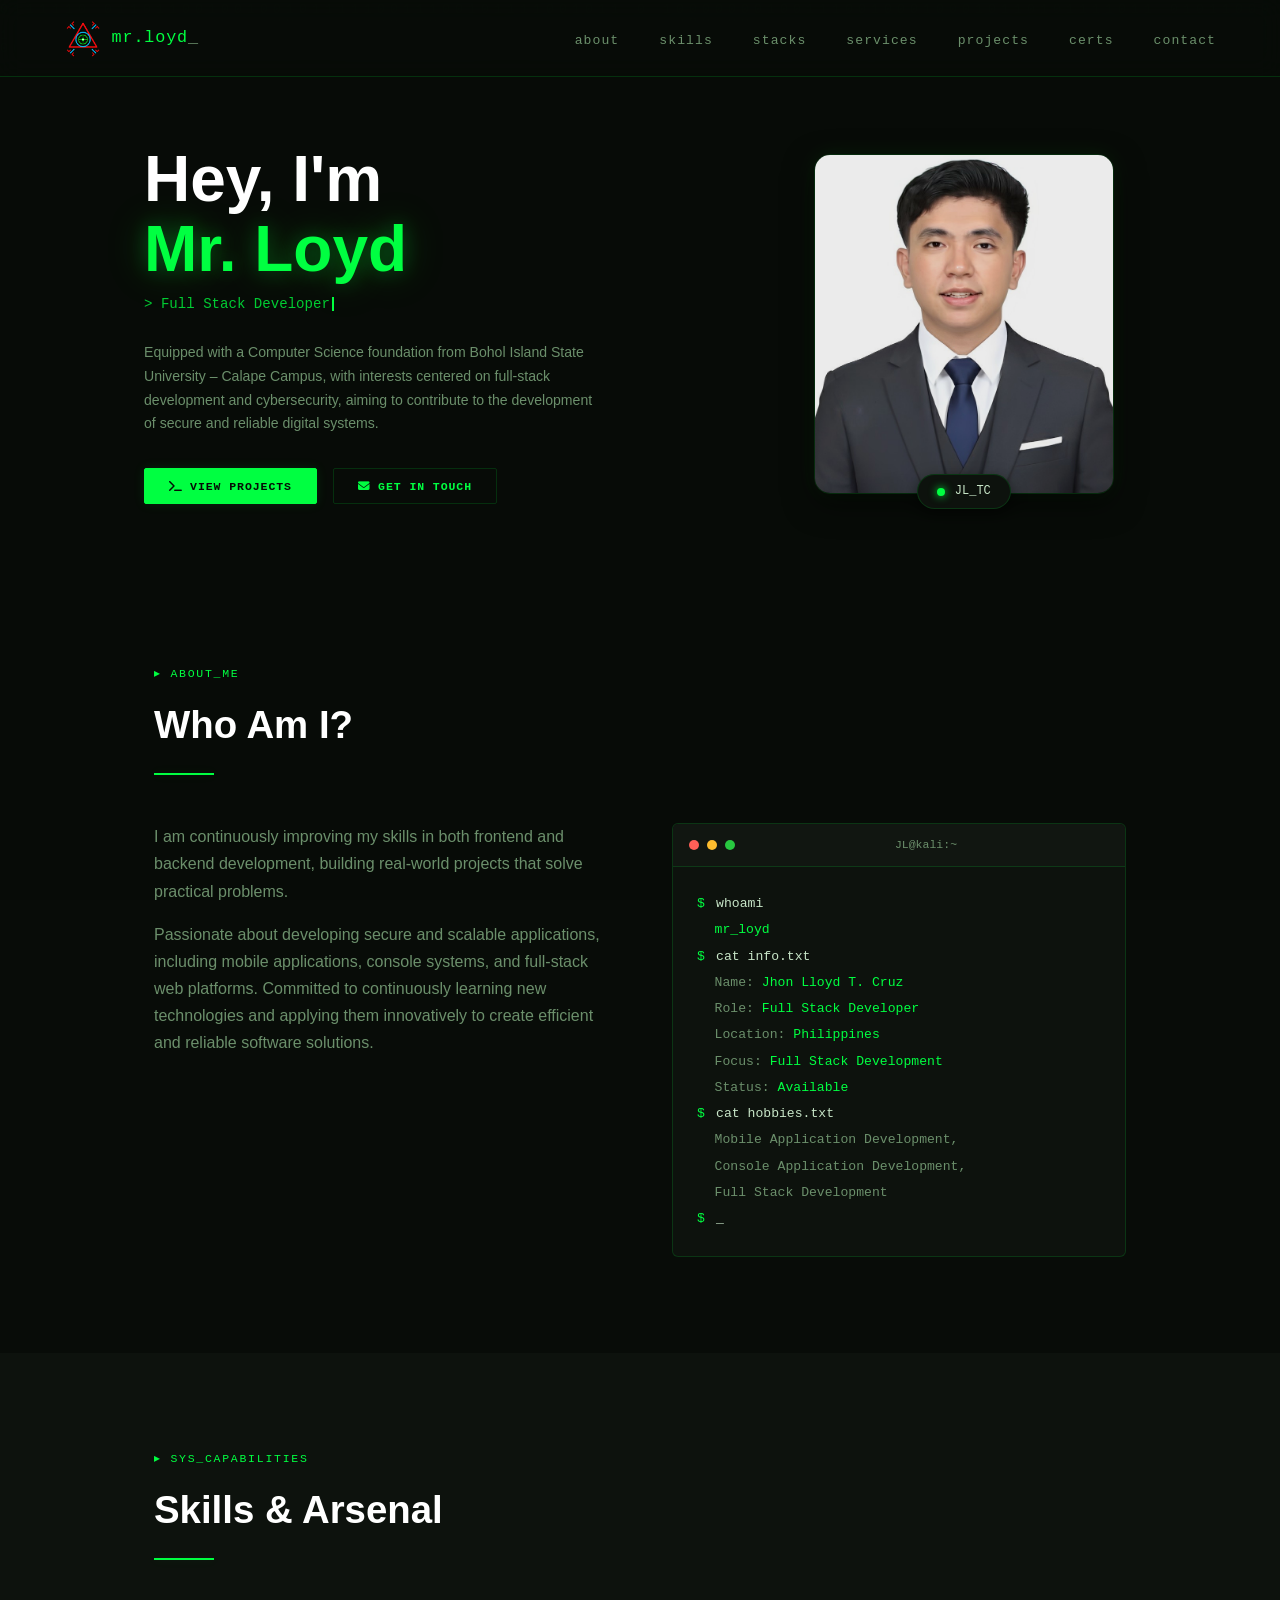
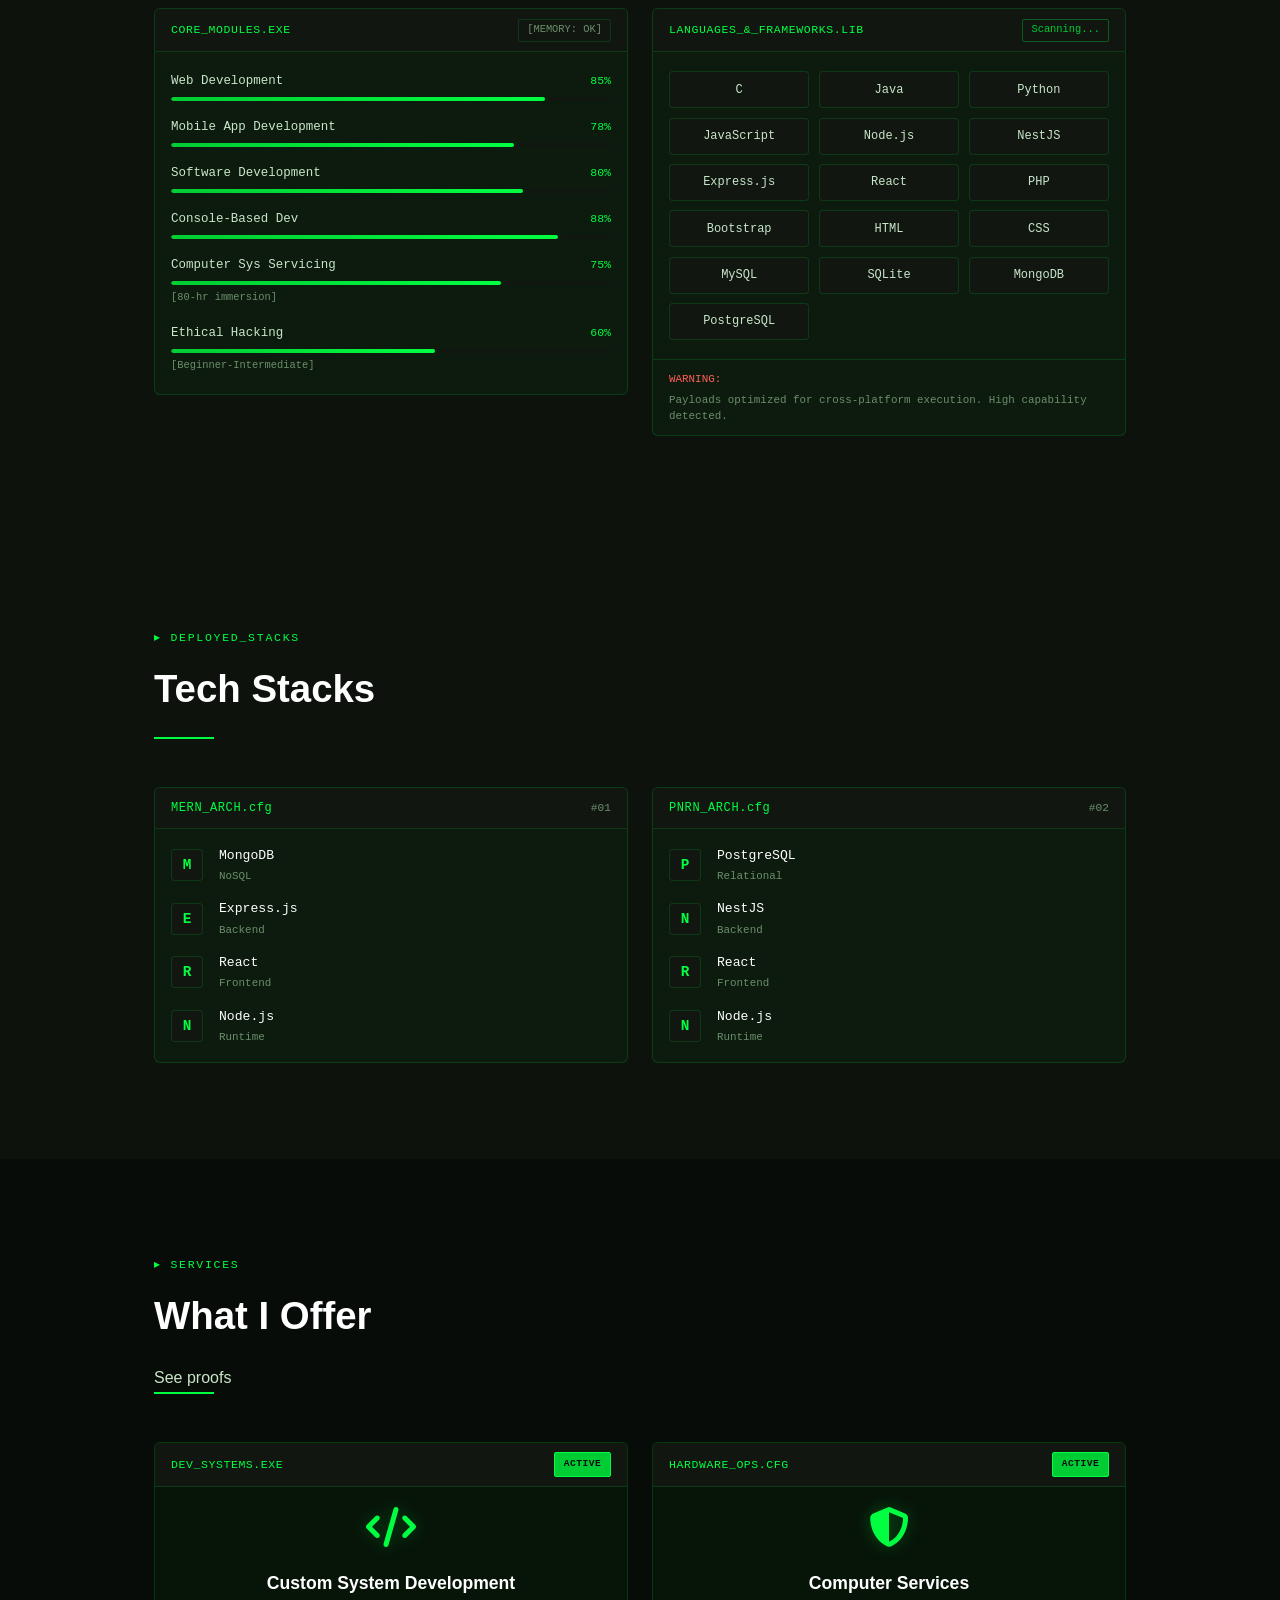
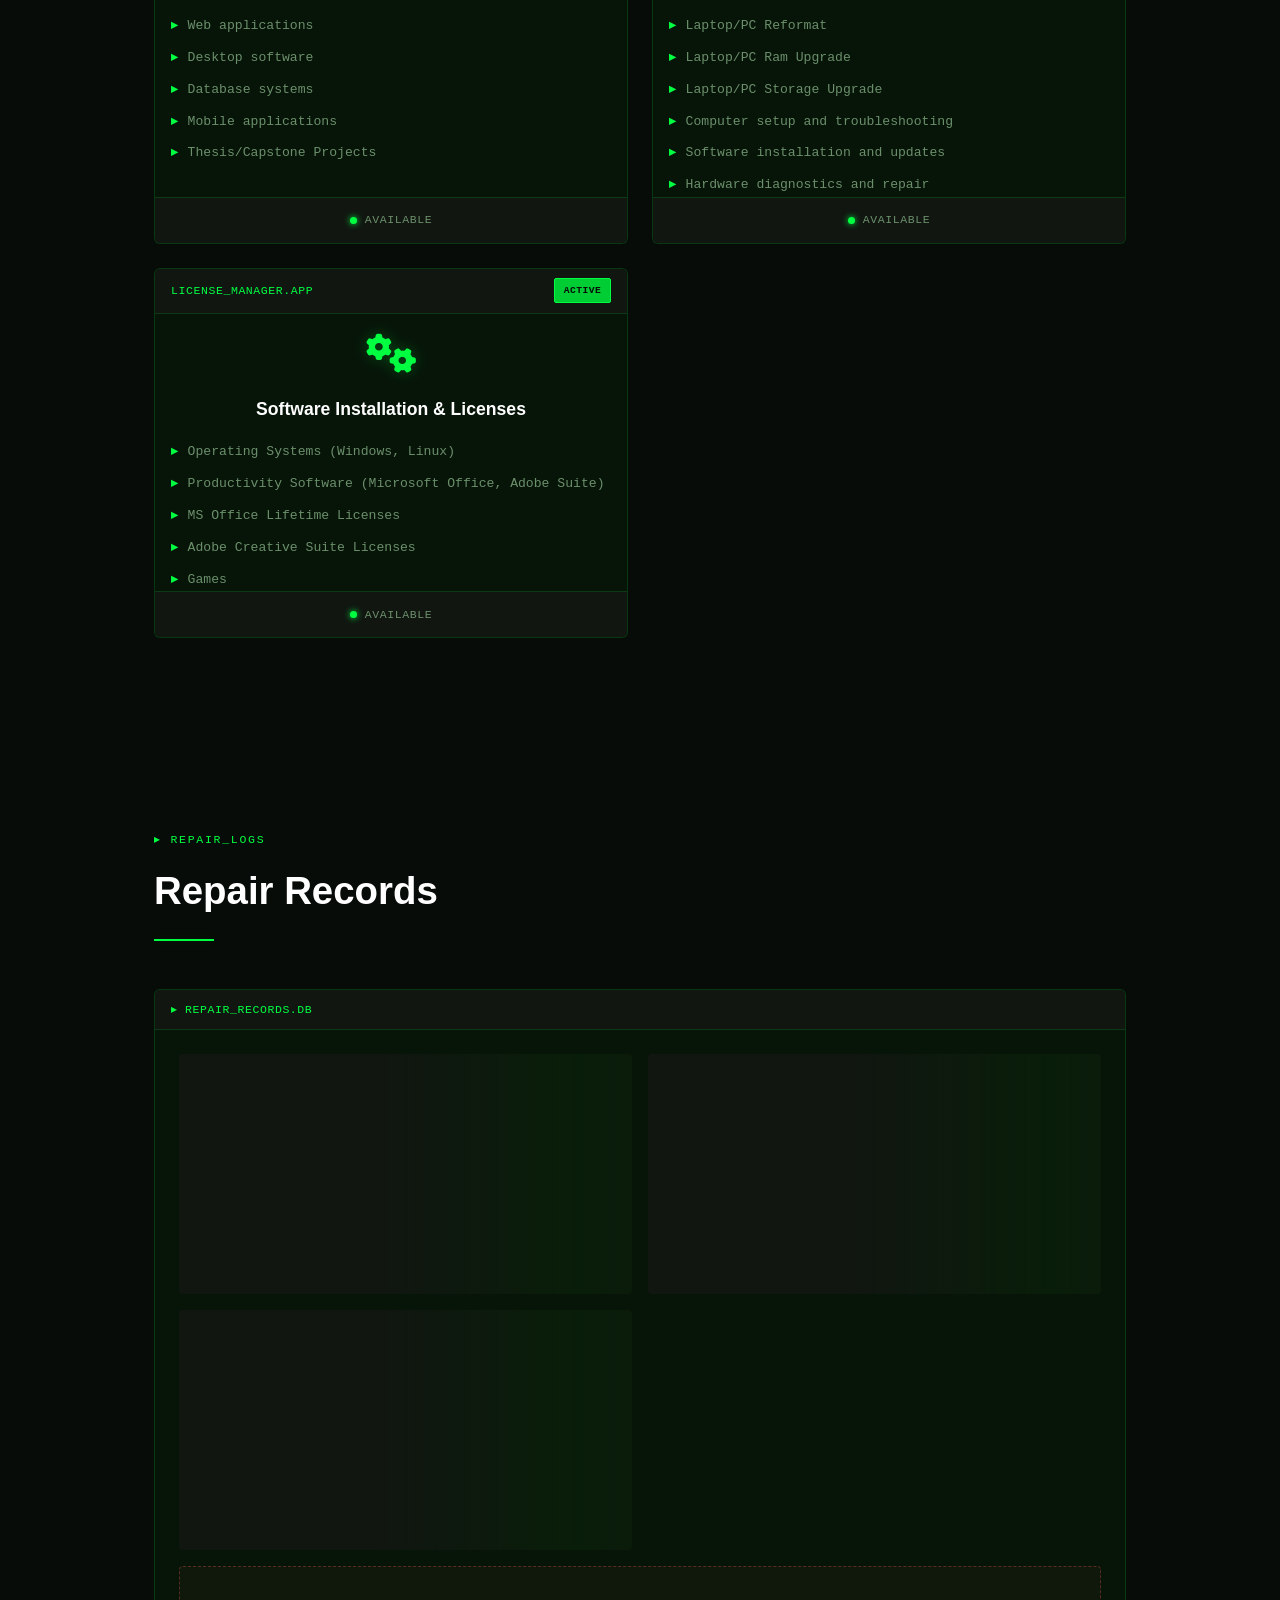
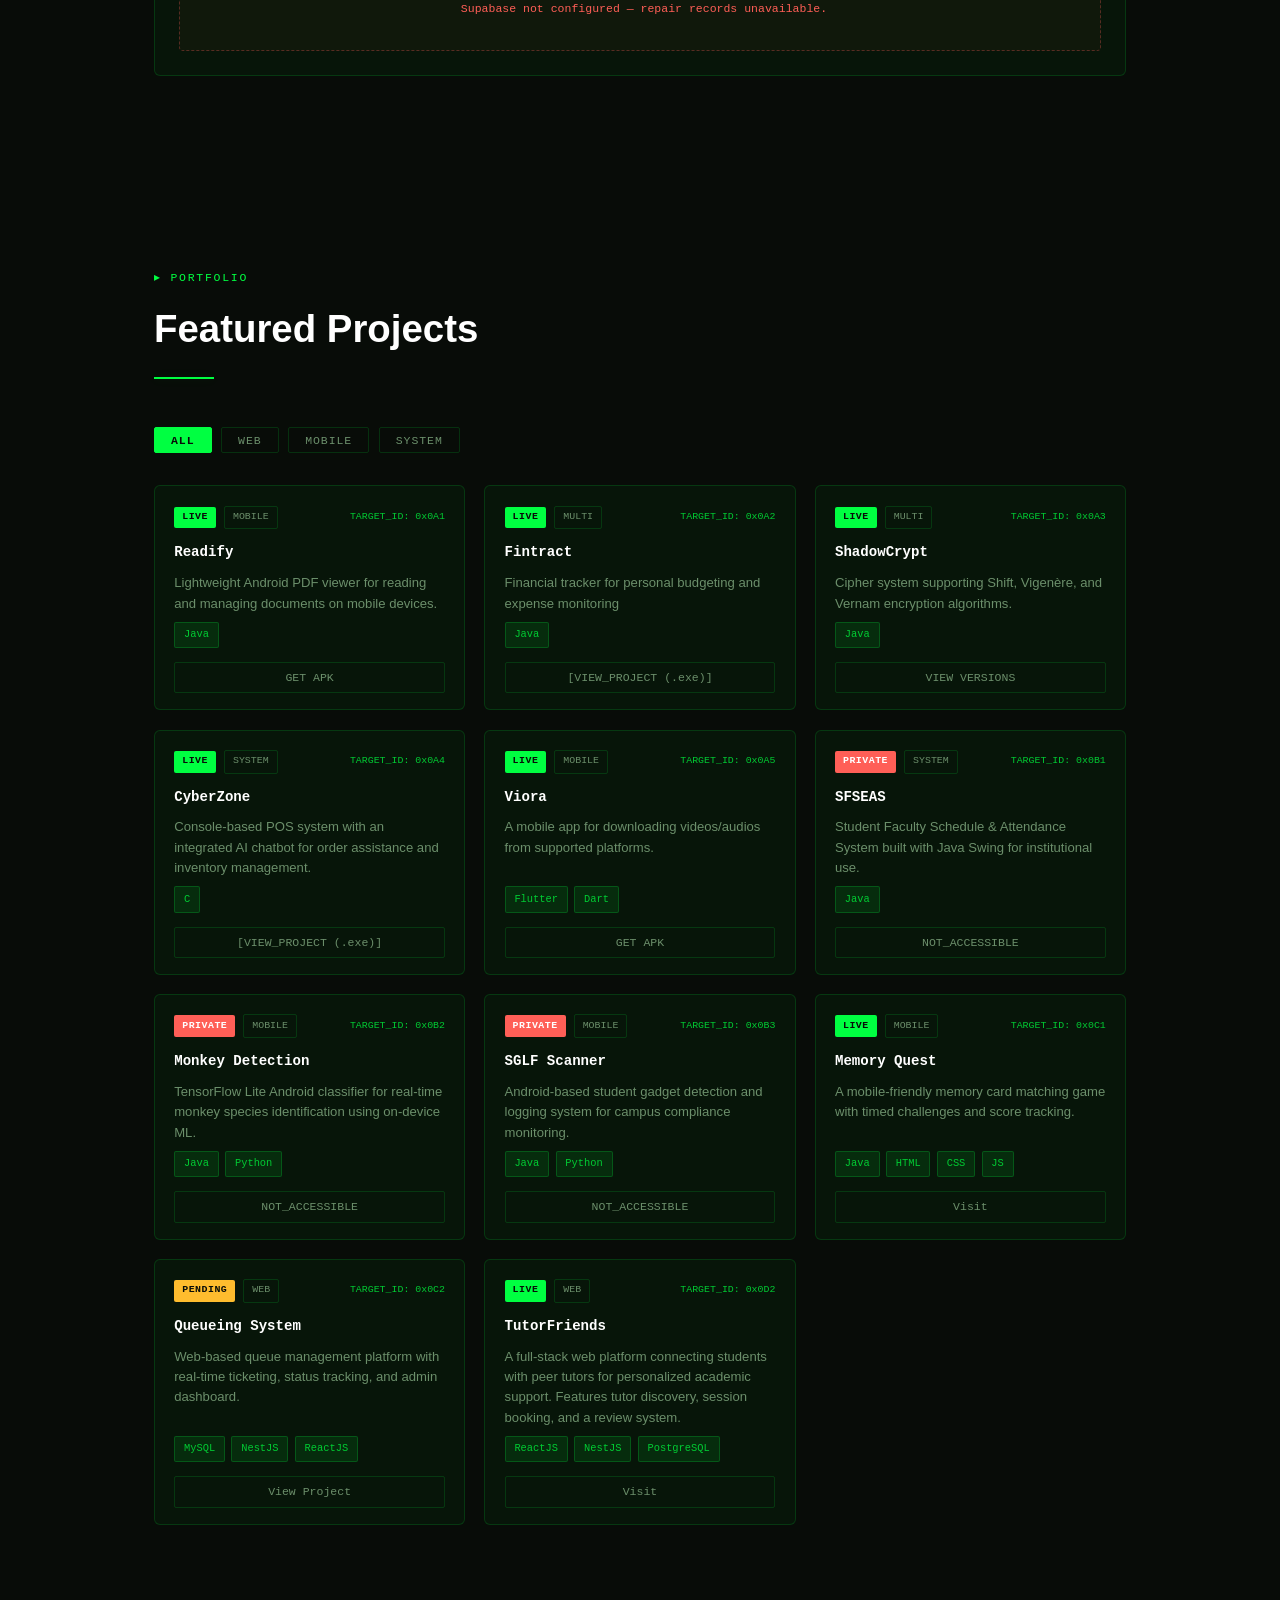
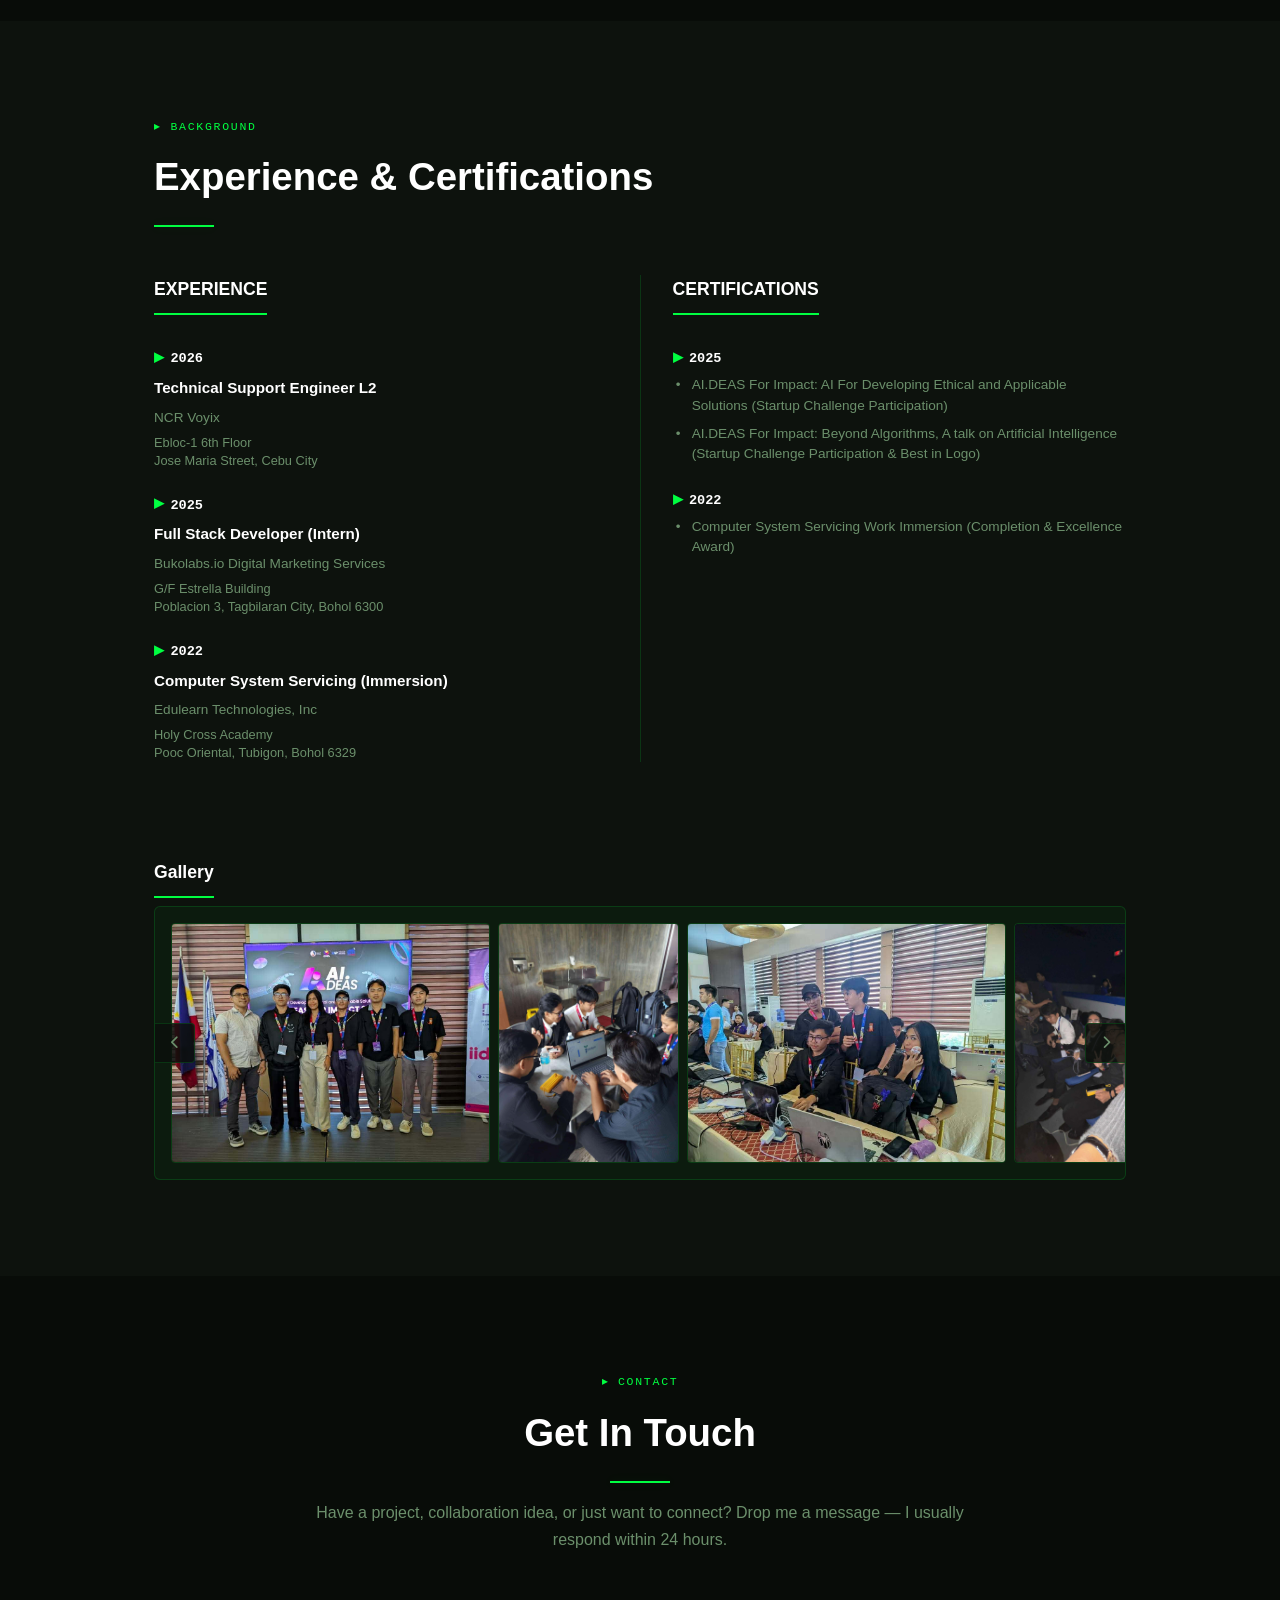
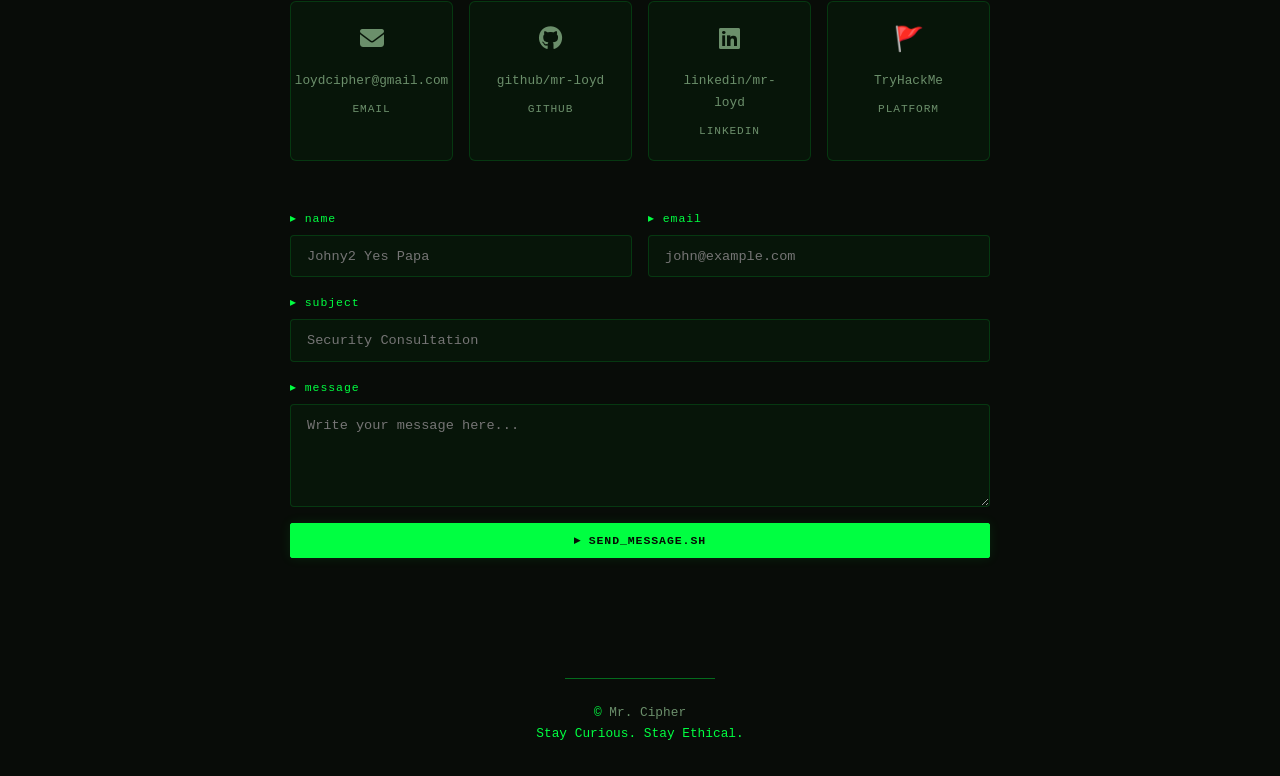
==== commit fafb3421: "refine the spelling" ====
--- a/index.html
+++ b/index.html
@@ -742,7 +742,7 @@
 
           <div class="timeline-item">
             <div class="timeline-year"><span class="neon-arrow">▸</span> 2026</div>
-            <div class="timeline-role">Techinical Support Engineer L2</div>
+            <div class="timeline-role">Technical Support Engineer L2</div>
             <div class="timeline-company">NCR Voyix</div>
             <div class="timeline-location">Ebloc-1 6th Floor<br>Jose Maria Street, Cebu City</div>
           </div>
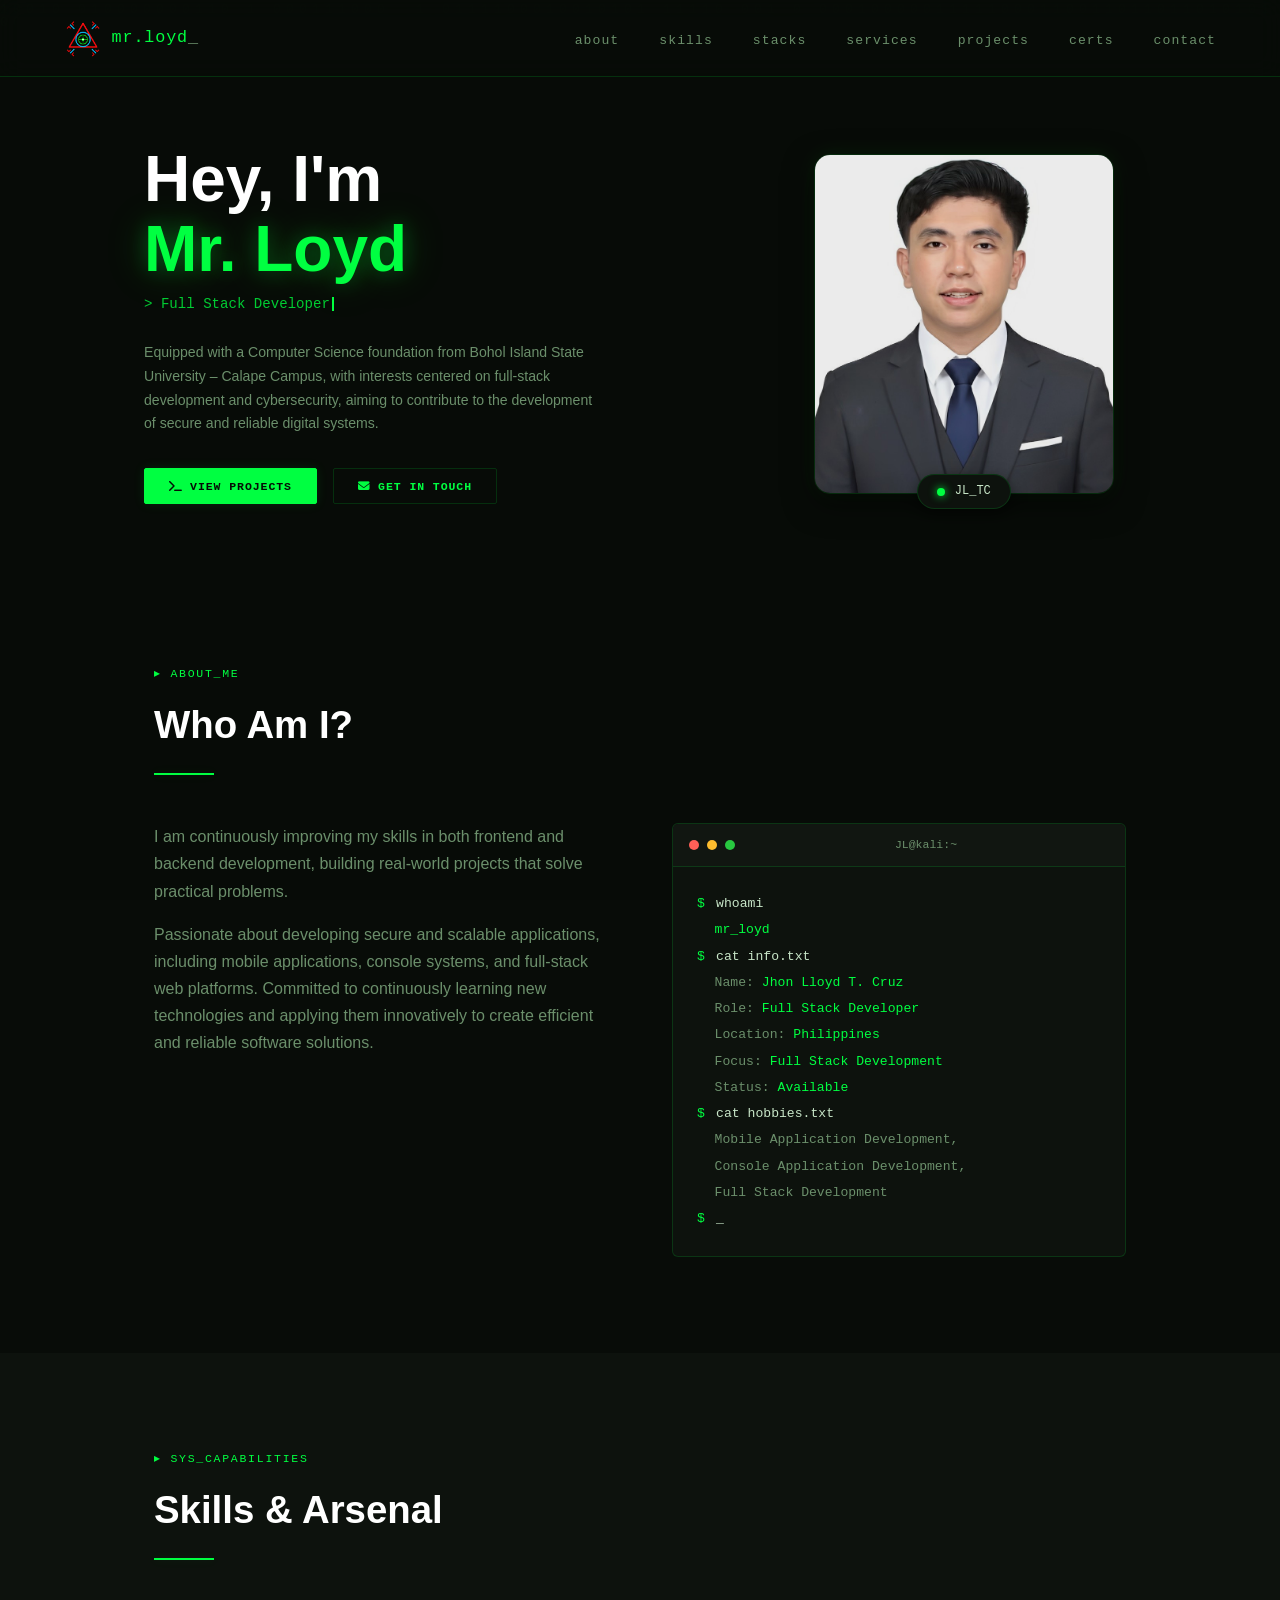
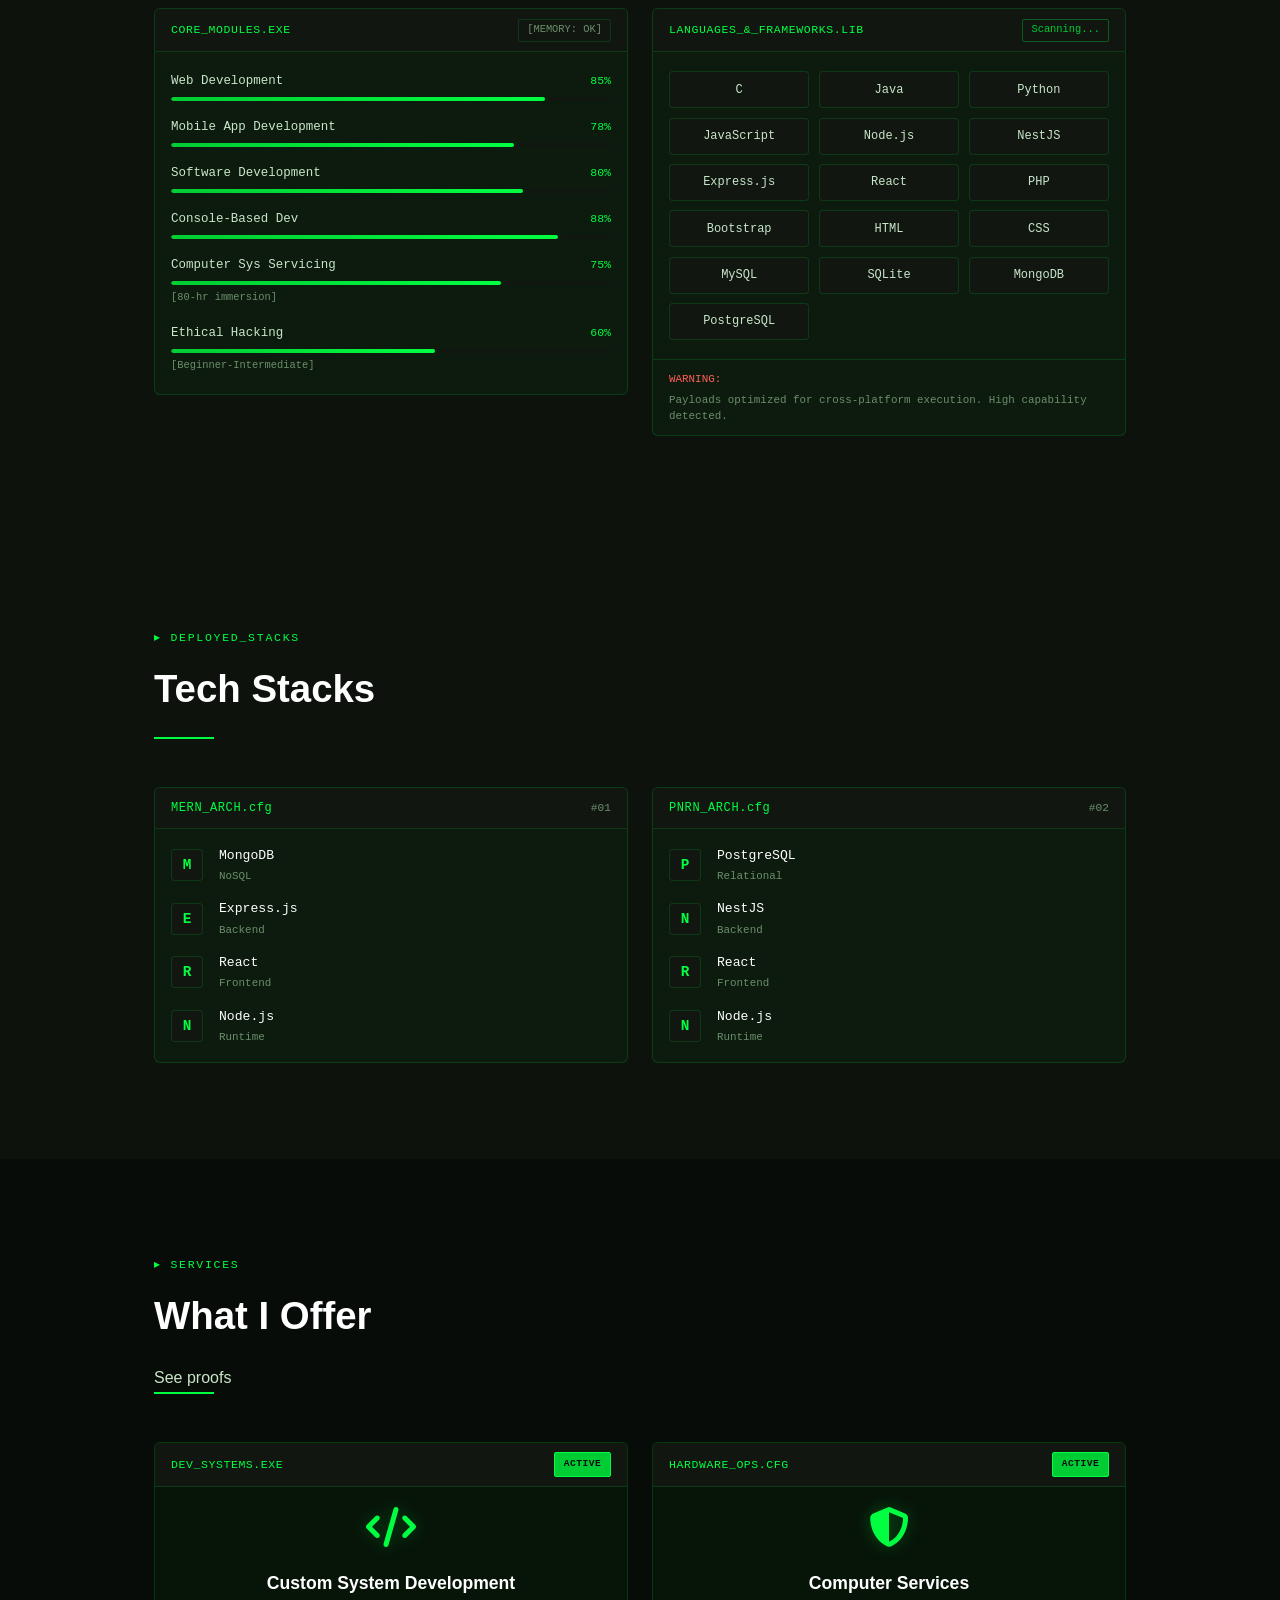
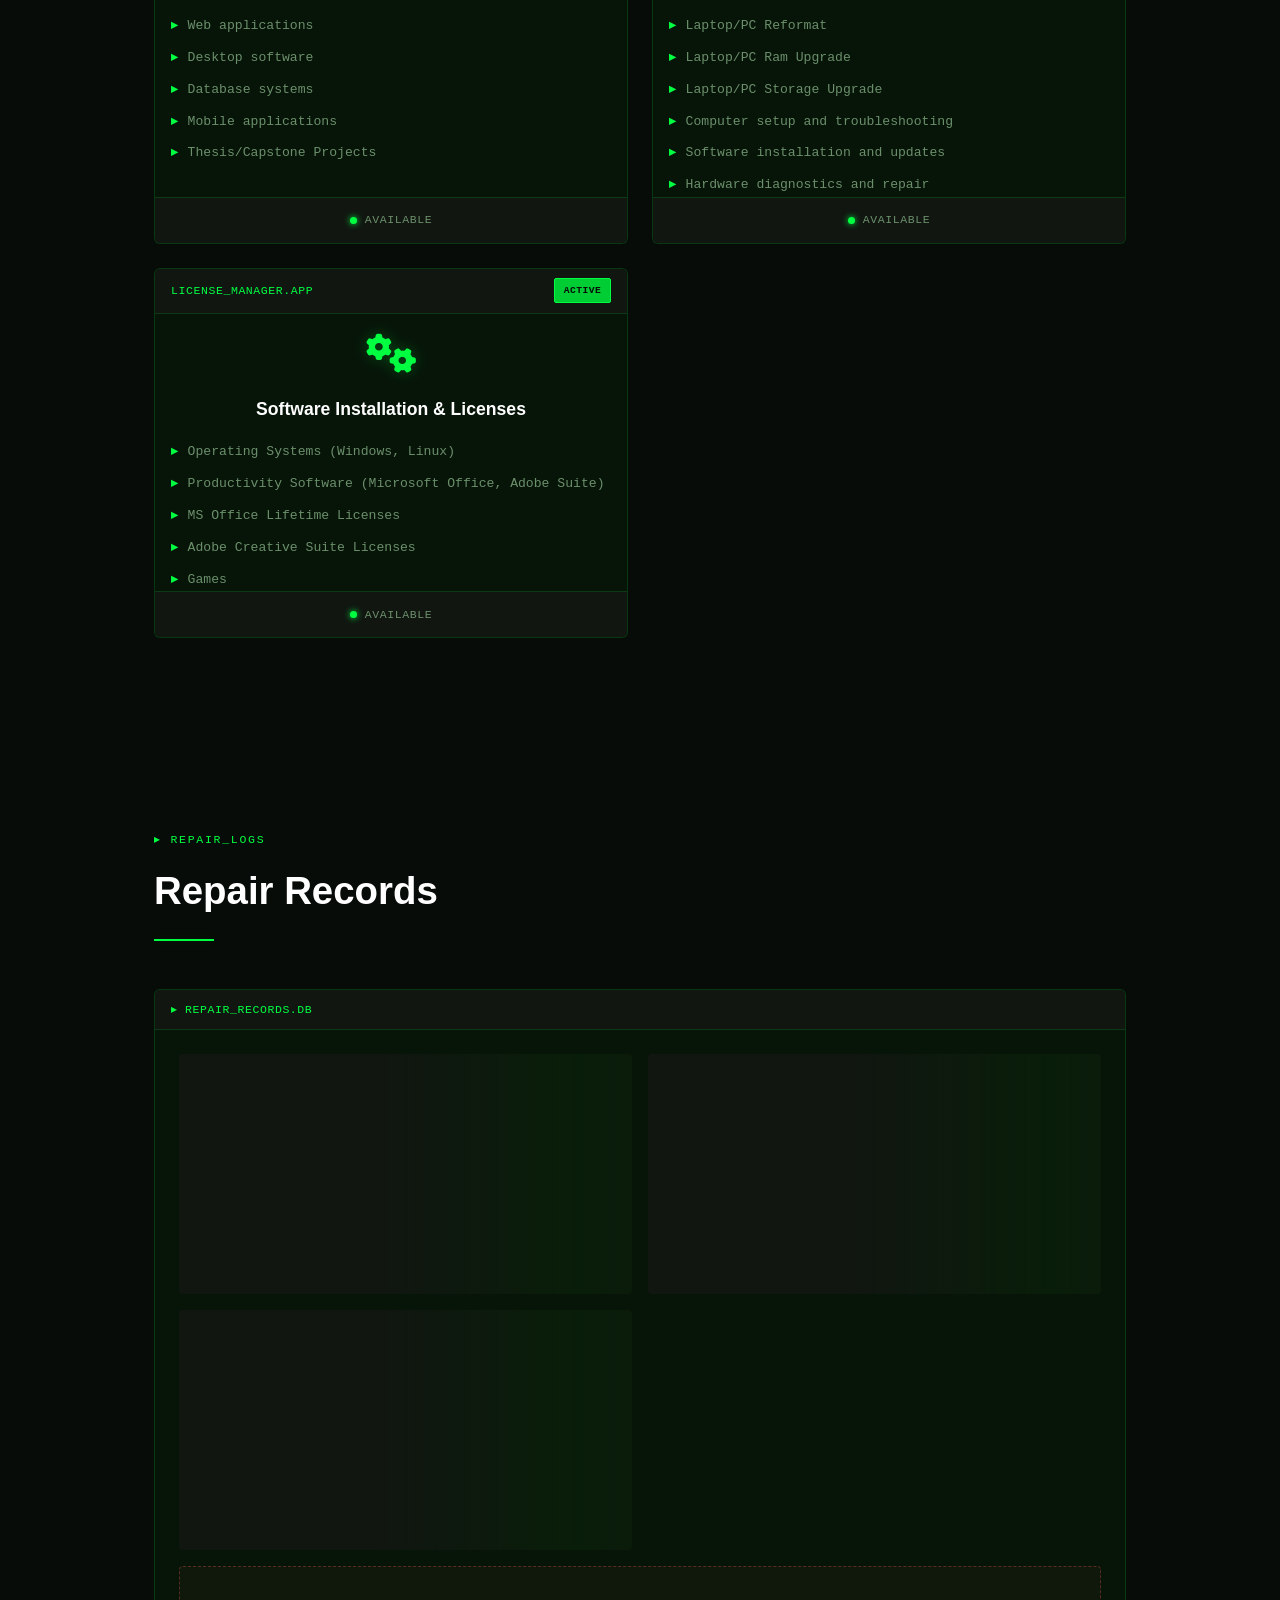
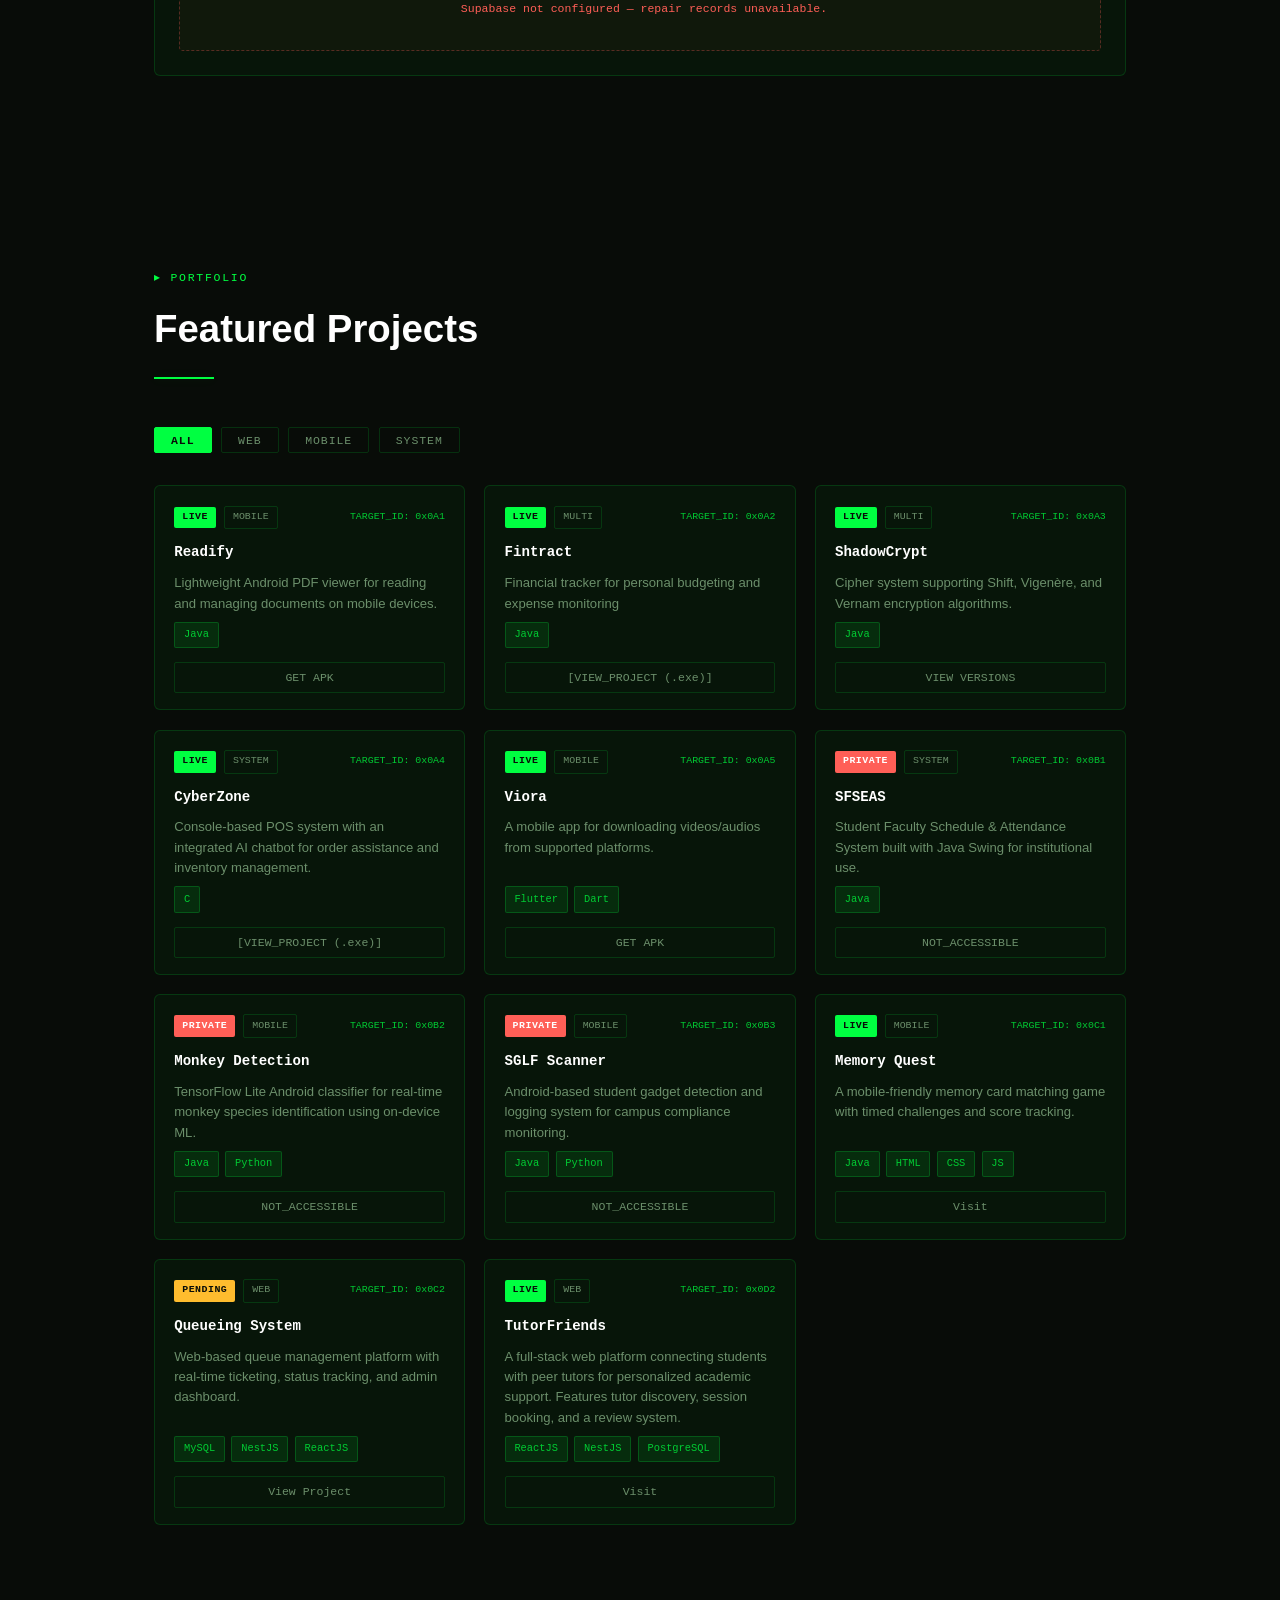
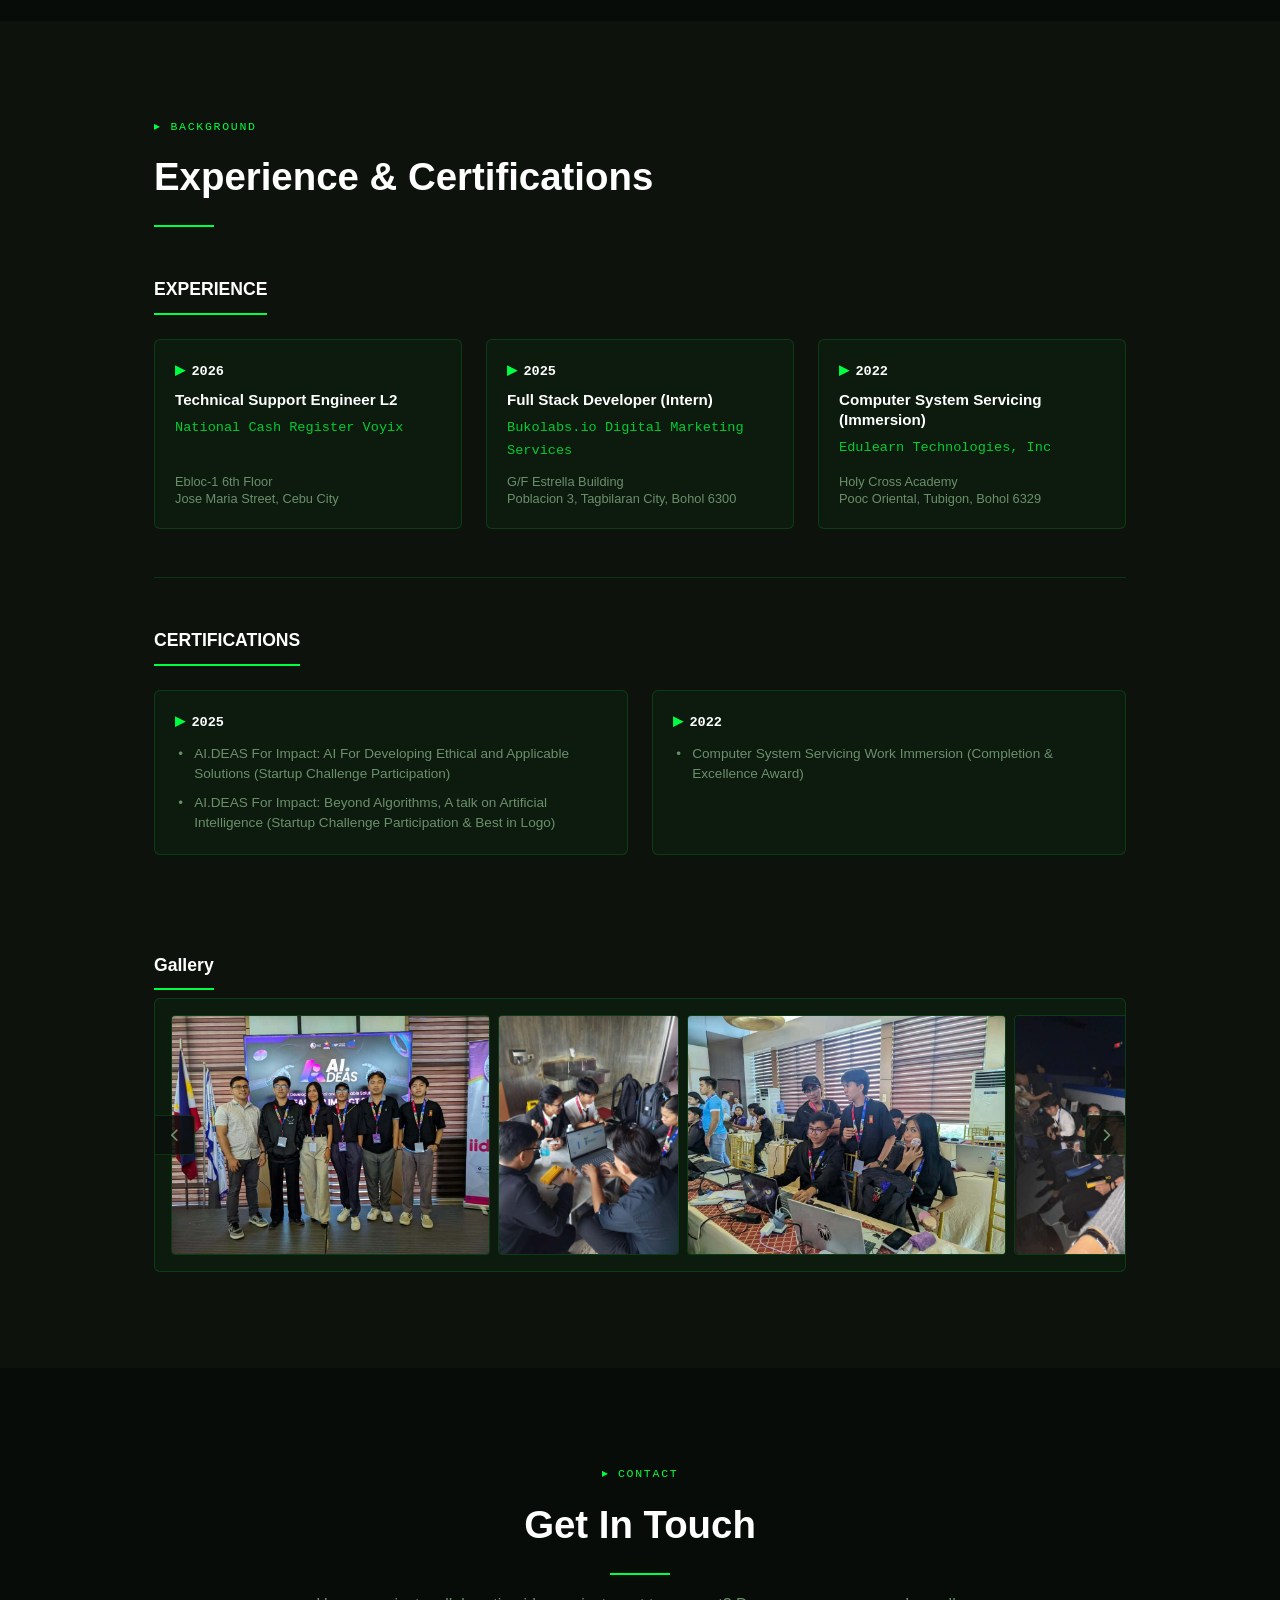
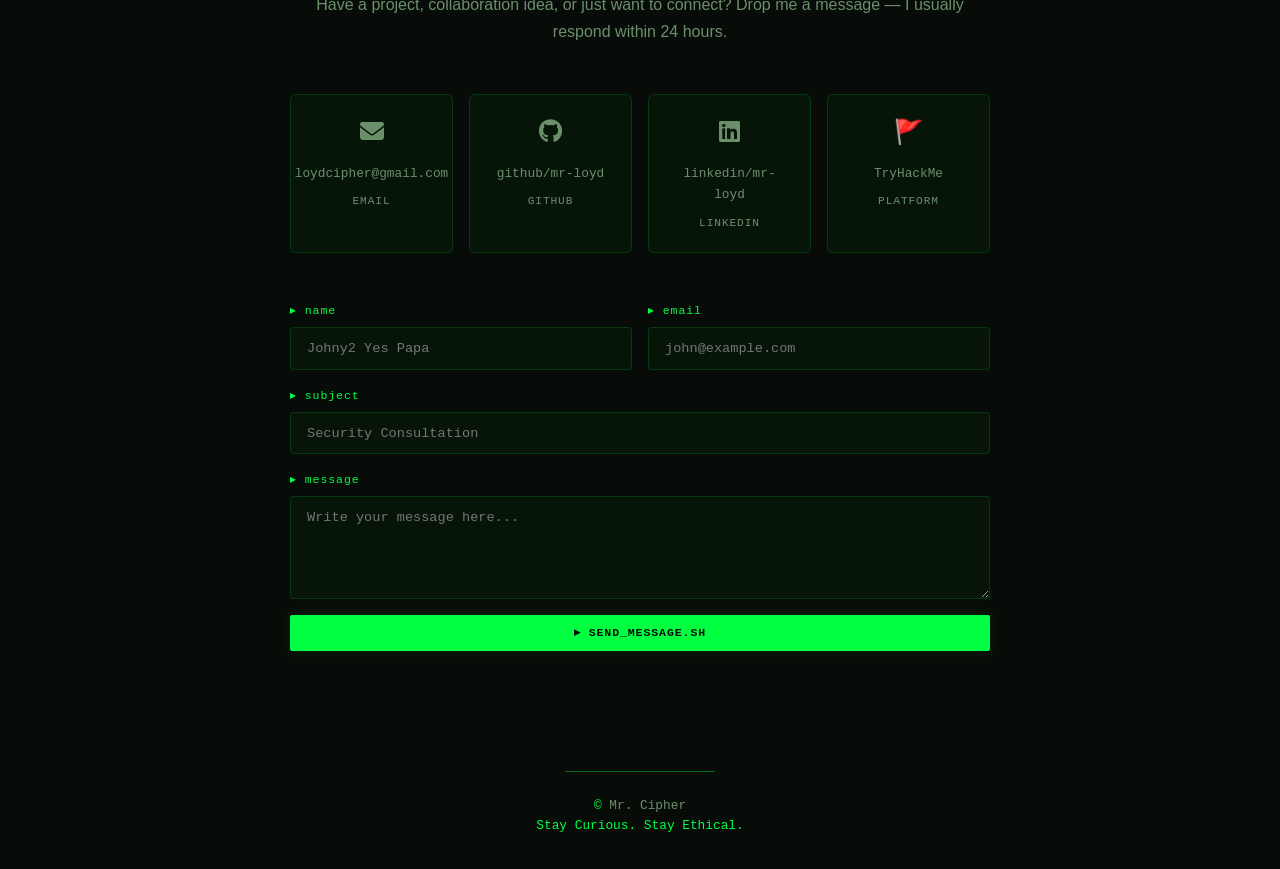
==== commit 21b72e98: "refine exp & cert design layout" ====
--- a/index.html
+++ b/index.html
@@ -734,55 +734,61 @@
       <h2 class="section-title reveal">Experience &amp; Certifications</h2>
       <div class="section-divider reveal"></div>
 
-      <div class="timeline-dual reveal">
+      <div class="timeline-container reveal">
 
         <!-- Experience -->
-        <div class="timeline-column">
+        <div class="timeline-group">
           <h3 class="timeline-title">EXPERIENCE</h3>
-
-          <div class="timeline-item">
-            <div class="timeline-year"><span class="neon-arrow">▸</span> 2026</div>
-            <div class="timeline-role">Technical Support Engineer L2</div>
-            <div class="timeline-company">NCR Voyix</div>
-            <div class="timeline-location">Ebloc-1 6th Floor<br>Jose Maria Street, Cebu City</div>
-          </div>
-
-          <div class="timeline-item">
-            <div class="timeline-year"><span class="neon-arrow">▸</span> 2025</div>
-            <div class="timeline-role">Full Stack Developer (Intern)</div>
-            <div class="timeline-company">Bukolabs.io Digital Marketing Services</div>
-            <div class="timeline-location">G/F Estrella Building<br>Poblacion 3, Tagbilaran City, Bohol 6300</div>
-          </div>
-
-          <div class="timeline-item">
-            <div class="timeline-year"><span class="neon-arrow">▸</span> 2022</div>
-            <div class="timeline-role">Computer System Servicing (Immersion)</div>
-            <div class="timeline-company">Edulearn Technologies, Inc</div>
-            <div class="timeline-location">Holy Cross Academy<br>Pooc Oriental, Tubigon, Bohol 6329</div>
-          </div>
-        </div>
-
-        <div class="timeline-divider"></div>
-        
+          <div class="timeline-grid timeline-grid--exp">
+
+            <div class="timeline-item">
+              <div class="timeline-year"><span class="neon-arrow">▸</span> 2026</div>
+              <div class="timeline-role">Technical Support Engineer L2</div>
+              <div class="timeline-company">National Cash Register Voyix</div>
+              <div class="timeline-location">Ebloc-1 6th Floor<br>Jose Maria Street, Cebu City</div>
+            </div>
+
+            <div class="timeline-item">
+              <div class="timeline-year"><span class="neon-arrow">▸</span> 2025</div>
+              <div class="timeline-role">Full Stack Developer (Intern)</div>
+              <div class="timeline-company">Bukolabs.io Digital Marketing Services</div>
+              <div class="timeline-location">G/F Estrella Building<br>Poblacion 3, Tagbilaran City, Bohol 6300</div>
+            </div>
+
+            <div class="timeline-item">
+              <div class="timeline-year"><span class="neon-arrow">▸</span> 2022</div>
+              <div class="timeline-role">Computer System Servicing (Immersion)</div>
+              <div class="timeline-company">Edulearn Technologies, Inc</div>
+              <div class="timeline-location">Holy Cross Academy<br>Pooc Oriental, Tubigon, Bohol 6329</div>
+            </div>
+
+          </div>
+        </div>
+
+        <div class="timeline-divider-horizontal"></div>
+
         <!-- Certifications -->
-        <div class="timeline-column">
+        <div class="timeline-group">
           <h3 class="timeline-title">CERTIFICATIONS</h3>
-
-          <div class="timeline-item">
-            <div class="timeline-year"><span class="neon-arrow">▸</span> 2025</div>
-            <ul class="timeline-list">
-              <li>AI.DEAS For Impact: AI For Developing Ethical and Applicable Solutions (Startup Challenge
-                Participation)</li>
-              <li>AI.DEAS For Impact: Beyond Algorithms, A talk on Artificial Intelligence (Startup Challenge
-                Participation &amp; Best in Logo)</li>
-            </ul>
-          </div>
-
-          <div class="timeline-item">
-            <div class="timeline-year"><span class="neon-arrow">▸</span> 2022</div>
-            <ul class="timeline-list">
-              <li>Computer System Servicing Work Immersion (Completion &amp; Excellence Award)</li>
-            </ul>
+          <div class="timeline-grid timeline-grid--cert">
+
+            <div class="timeline-item">
+              <div class="timeline-year"><span class="neon-arrow">▸</span> 2025</div>
+              <ul class="timeline-list">
+                <li>AI.DEAS For Impact: AI For Developing Ethical and Applicable Solutions (Startup Challenge
+                  Participation)</li>
+                <li>AI.DEAS For Impact: Beyond Algorithms, A talk on Artificial Intelligence (Startup Challenge
+                  Participation &amp; Best in Logo)</li>
+              </ul>
+            </div>
+
+            <div class="timeline-item">
+              <div class="timeline-year"><span class="neon-arrow">▸</span> 2022</div>
+              <ul class="timeline-list">
+                <li>Computer System Servicing Work Immersion (Completion &amp; Excellence Award)</li>
+              </ul>
+            </div>
+
           </div>
         </div>
 
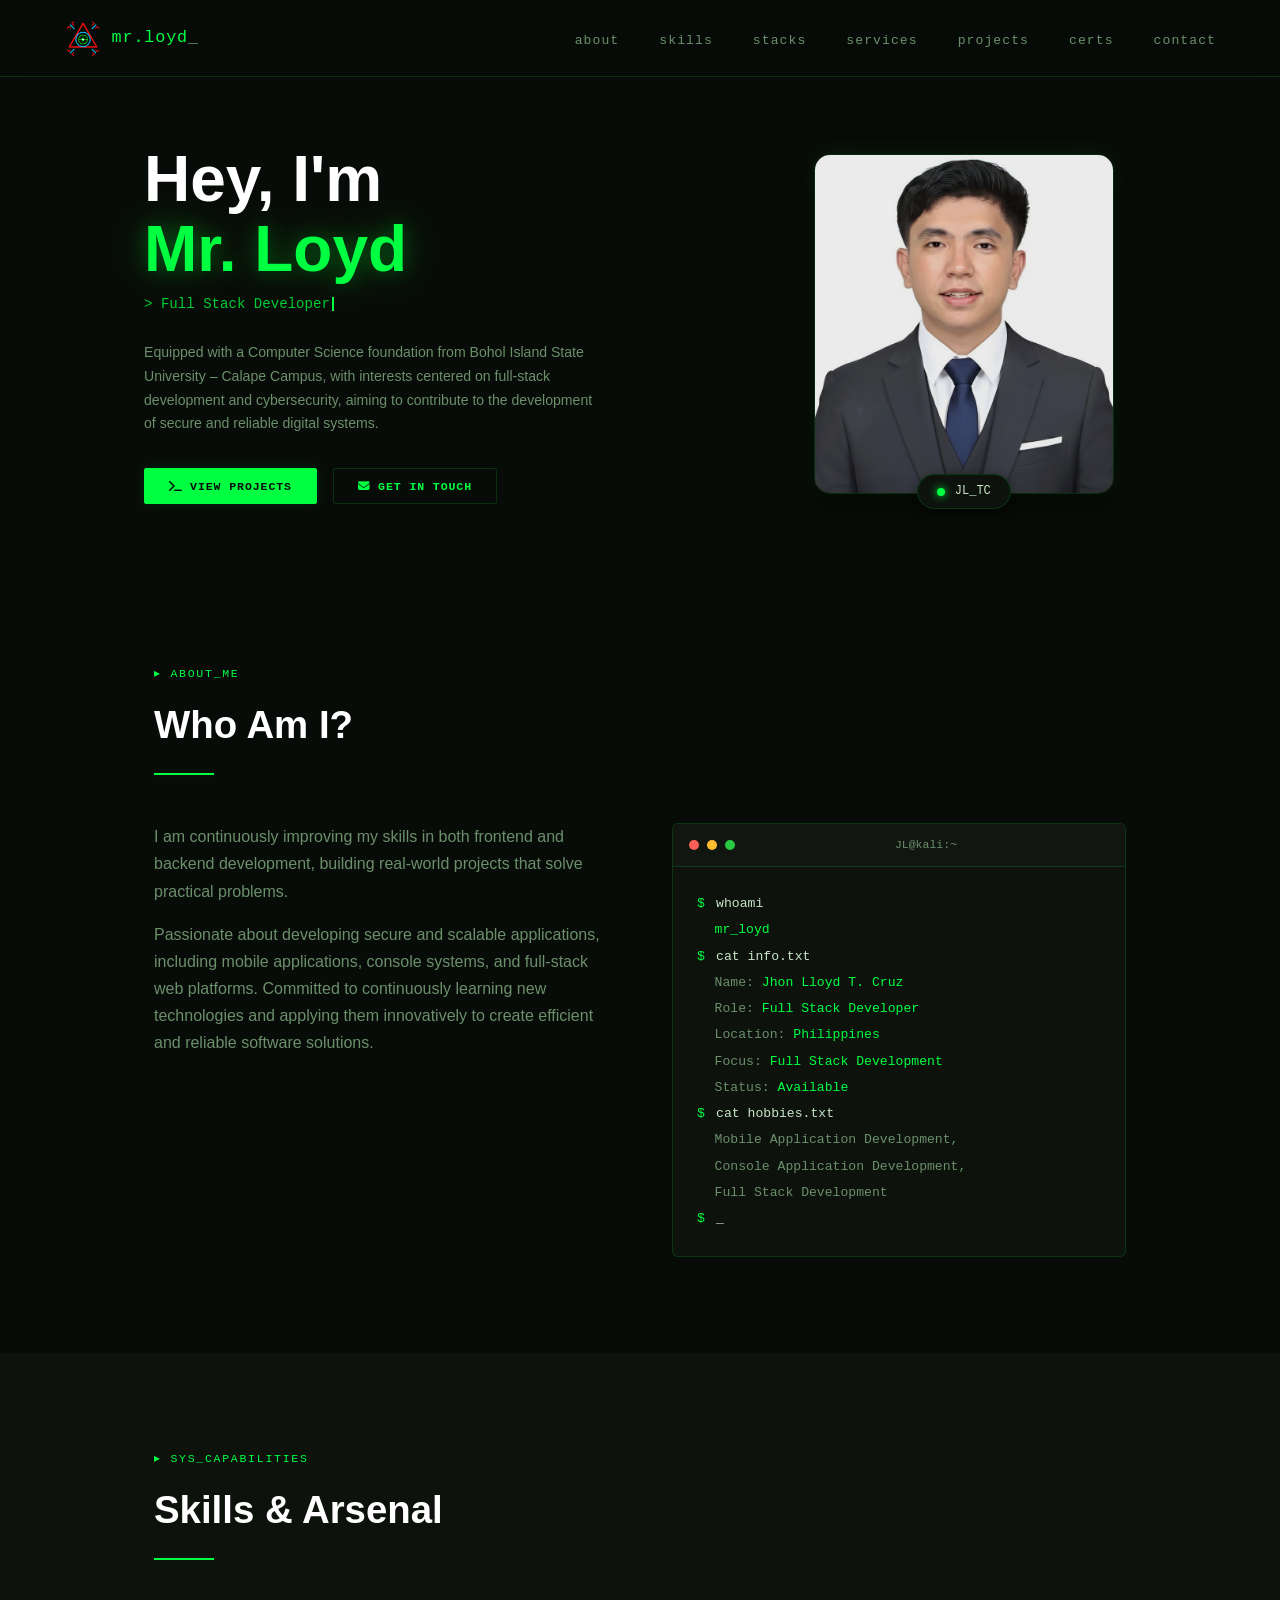
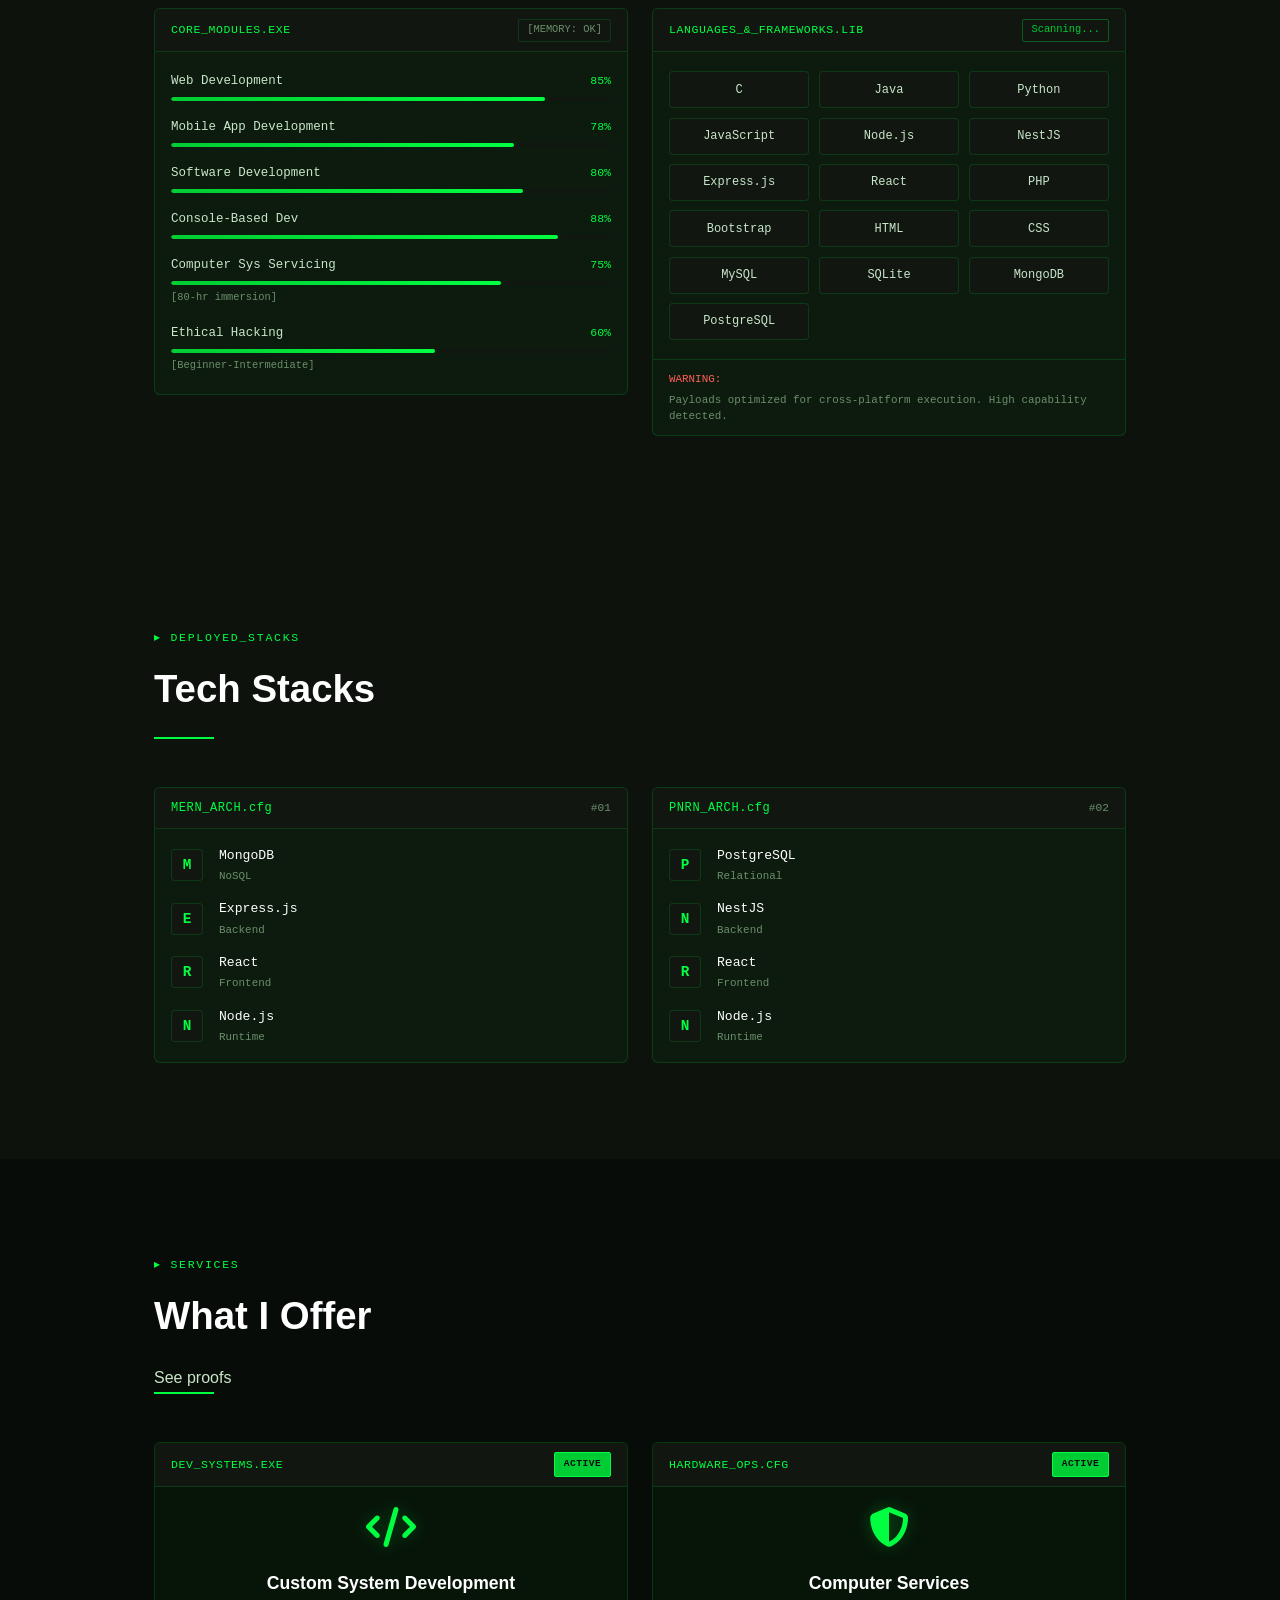
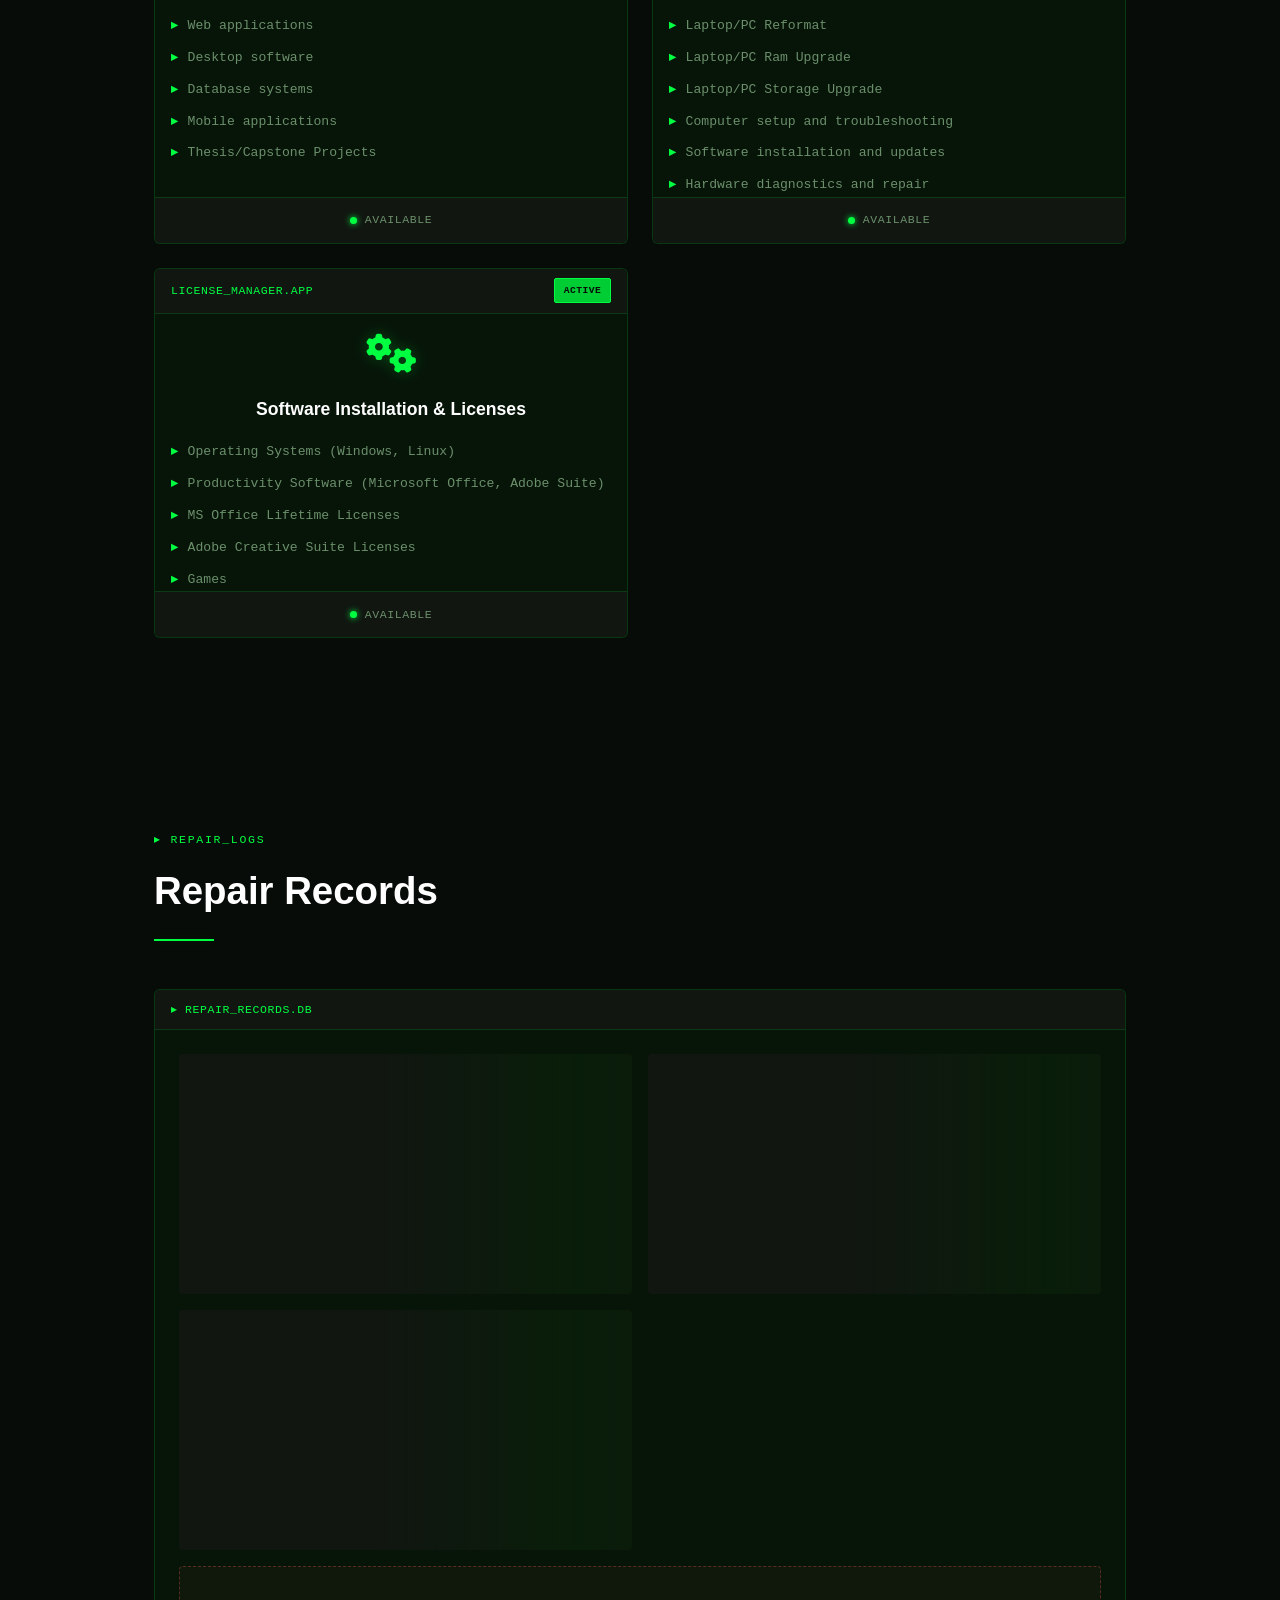
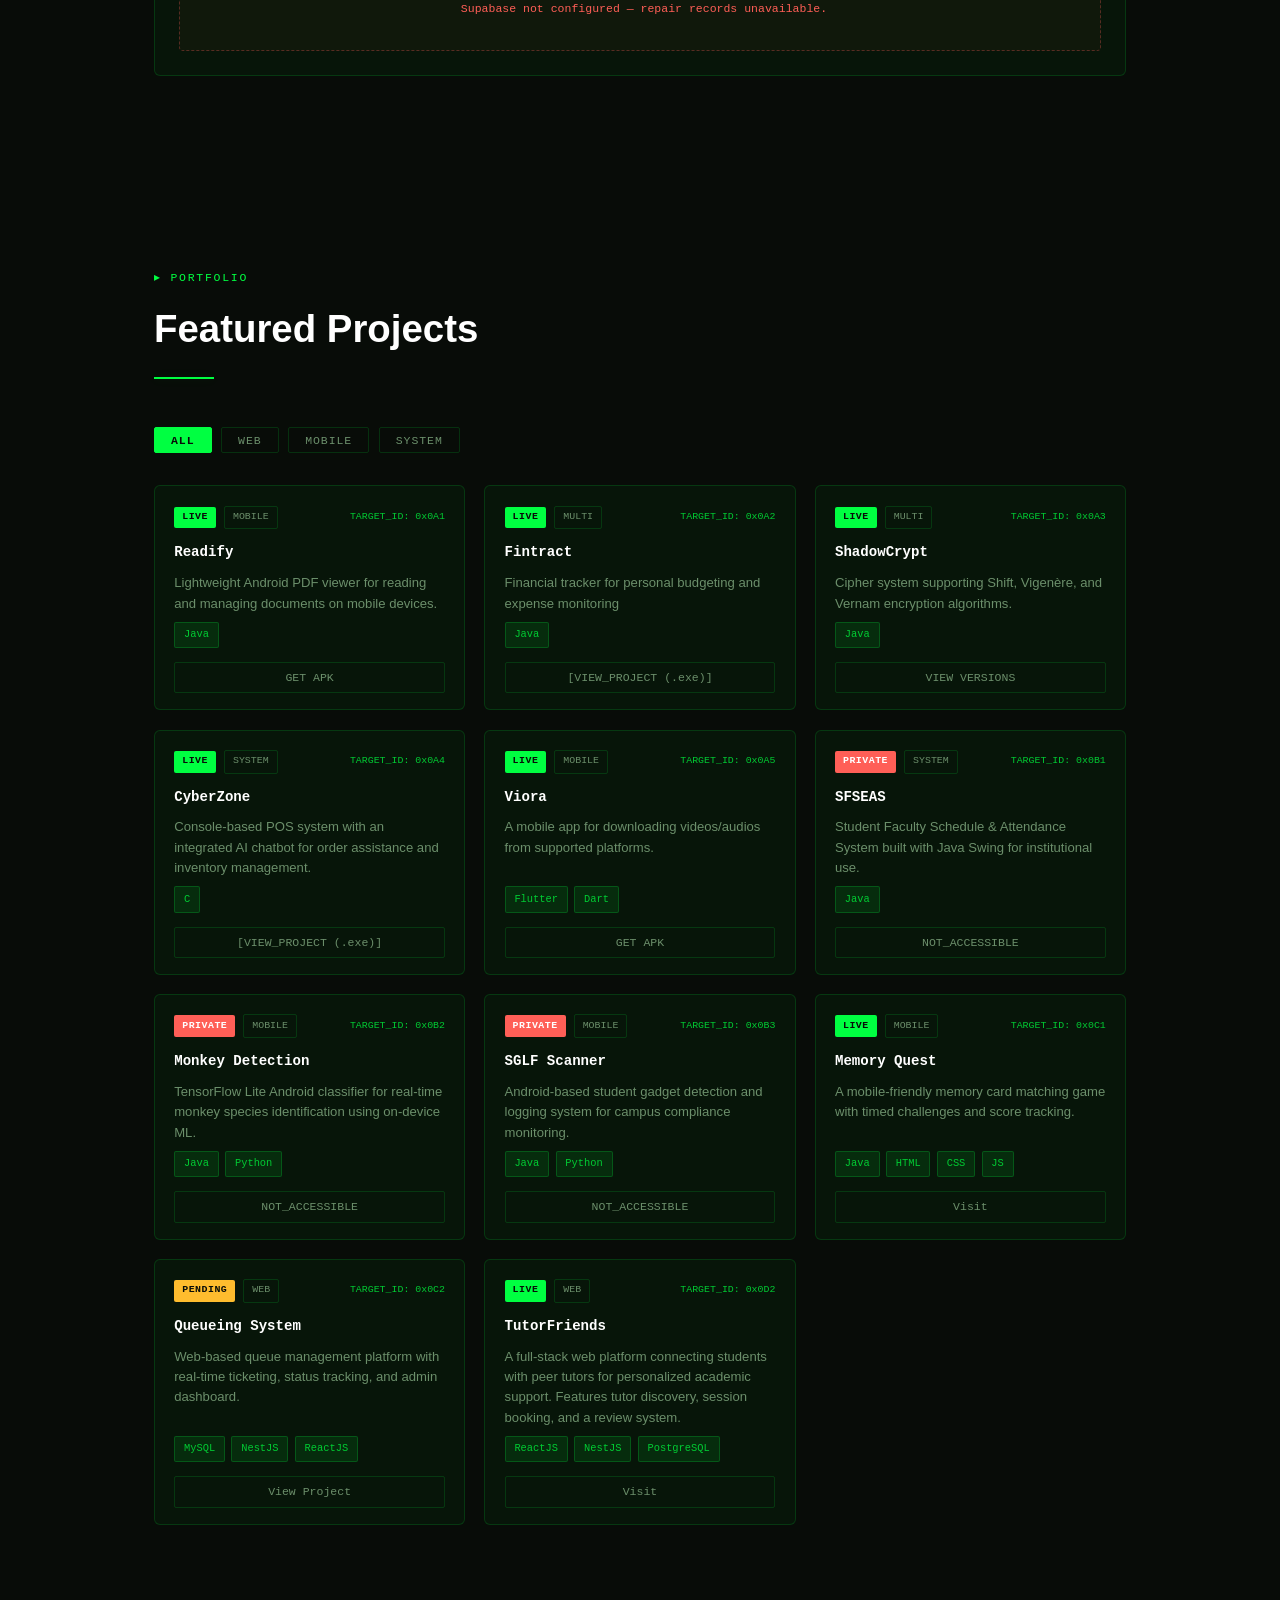
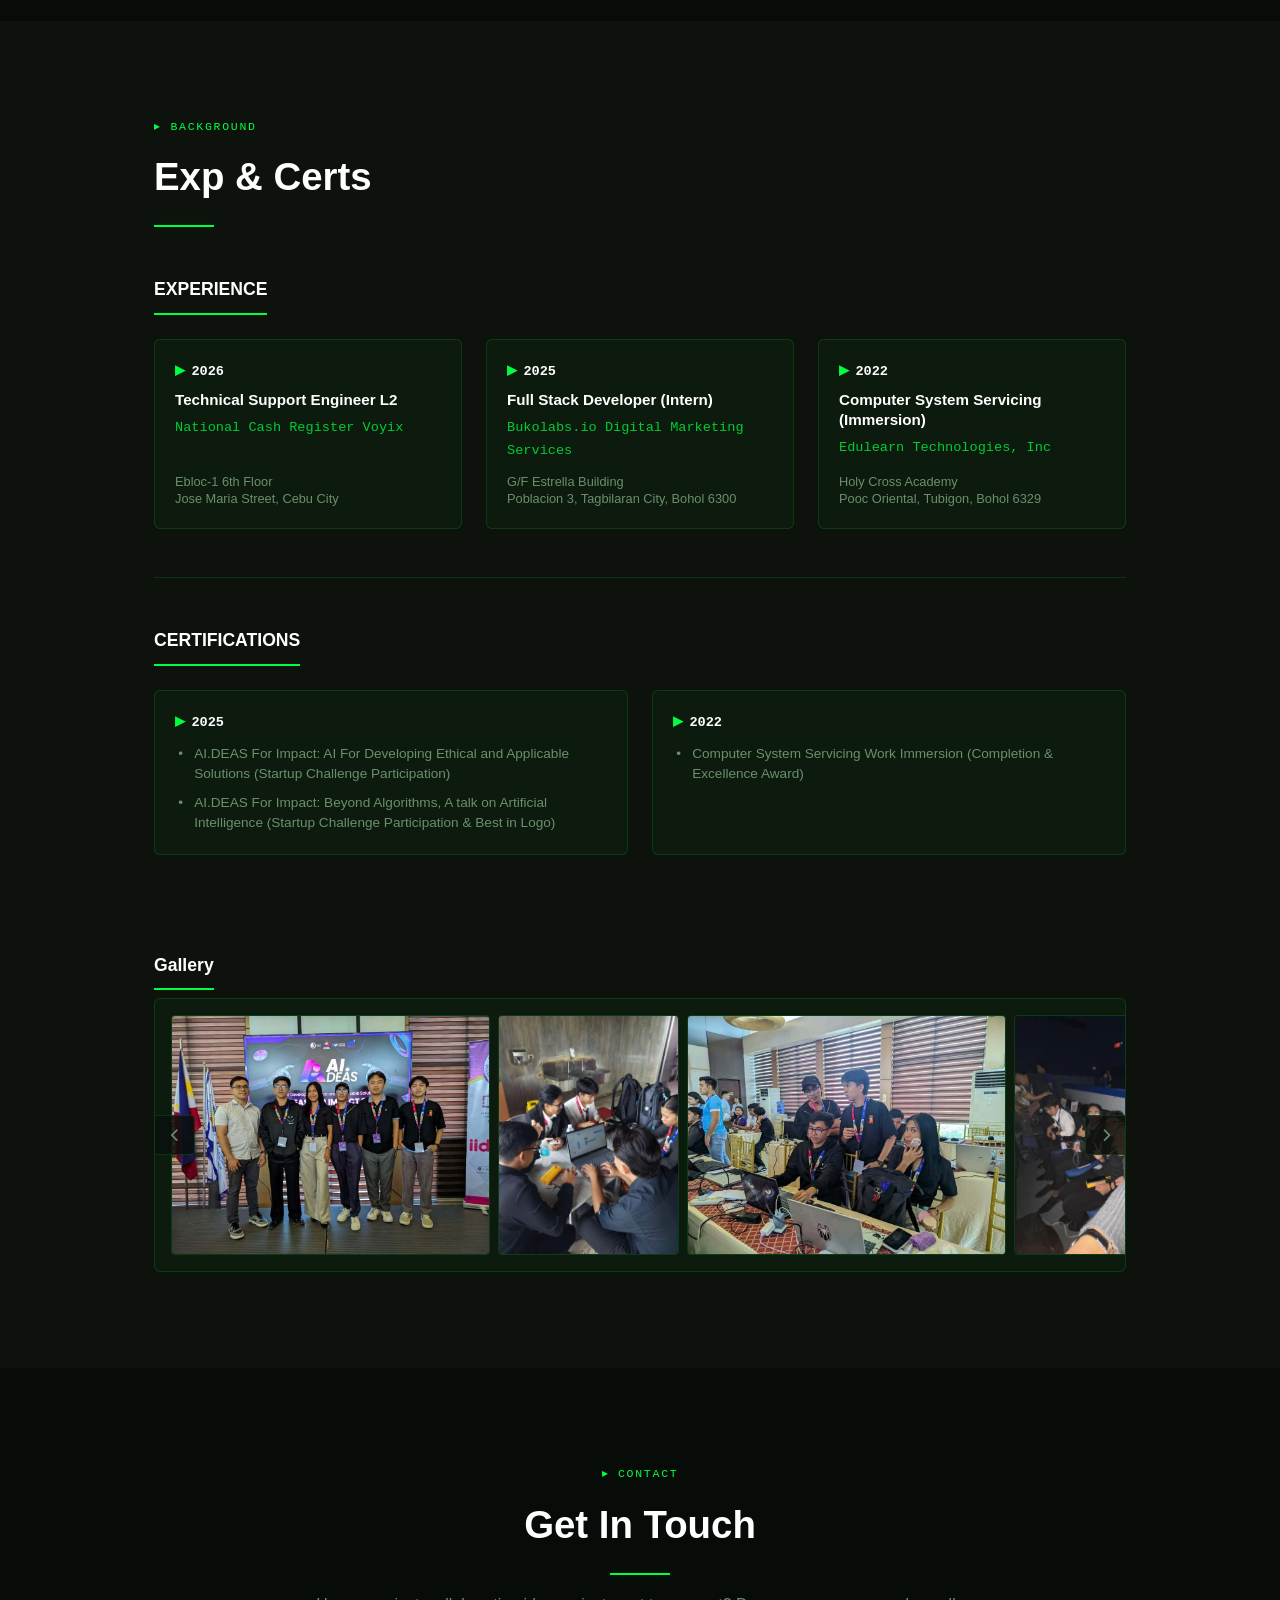
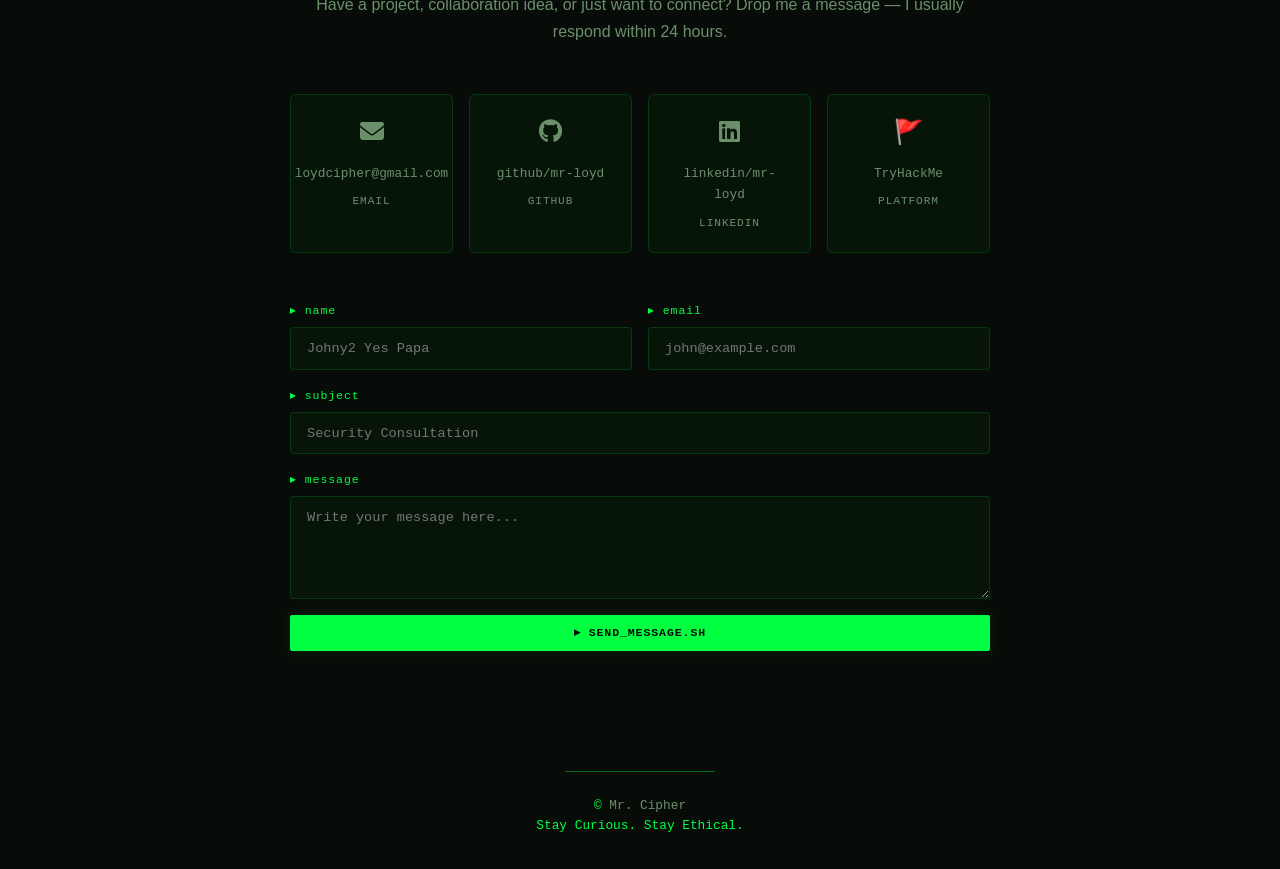
==== commit ae42d15f: "refine the label" ====
--- a/index.html
+++ b/index.html
@@ -731,7 +731,7 @@
   <section id="certifications">
     <div class="section-wrap">
       <p class="section-label reveal">background</p>
-      <h2 class="section-title reveal">Experience &amp; Certifications</h2>
+      <h2 class="section-title reveal">Exp &amp; Certs</h2>
       <div class="section-divider reveal"></div>
 
       <div class="timeline-container reveal">
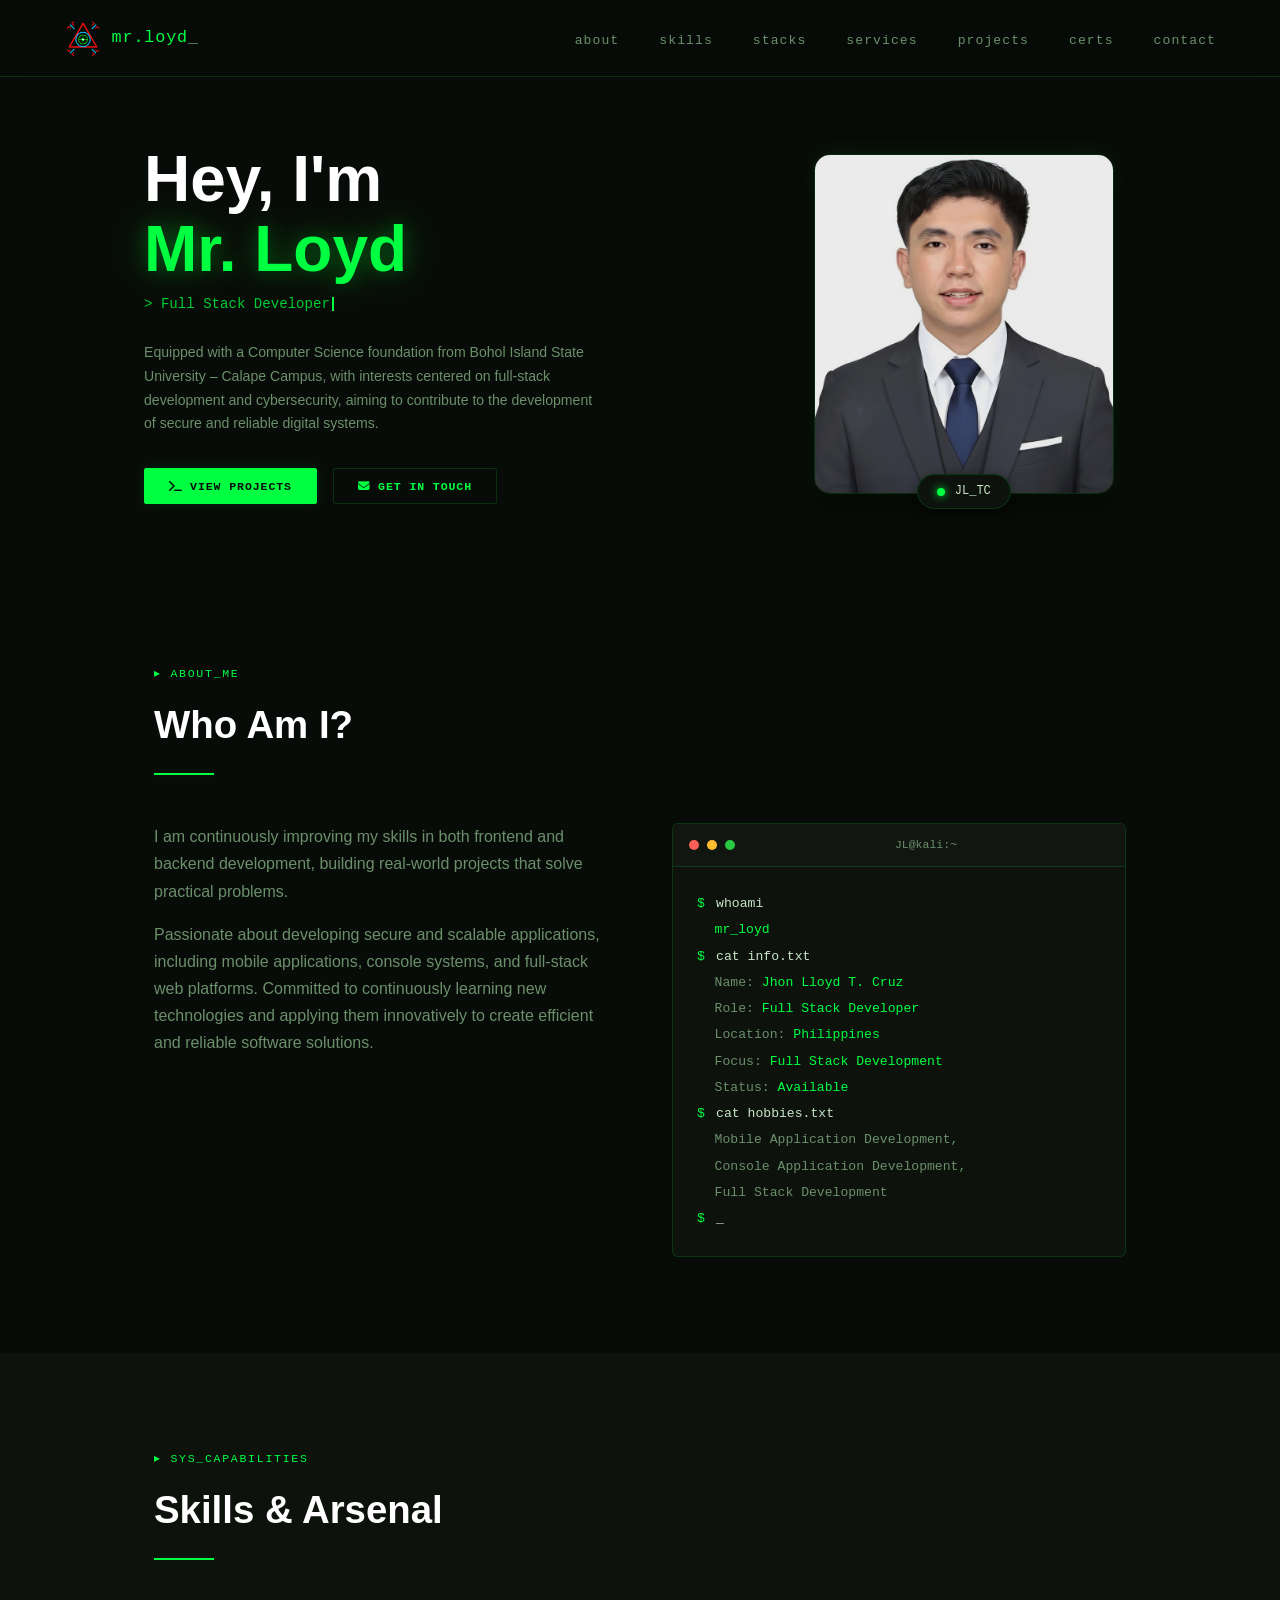
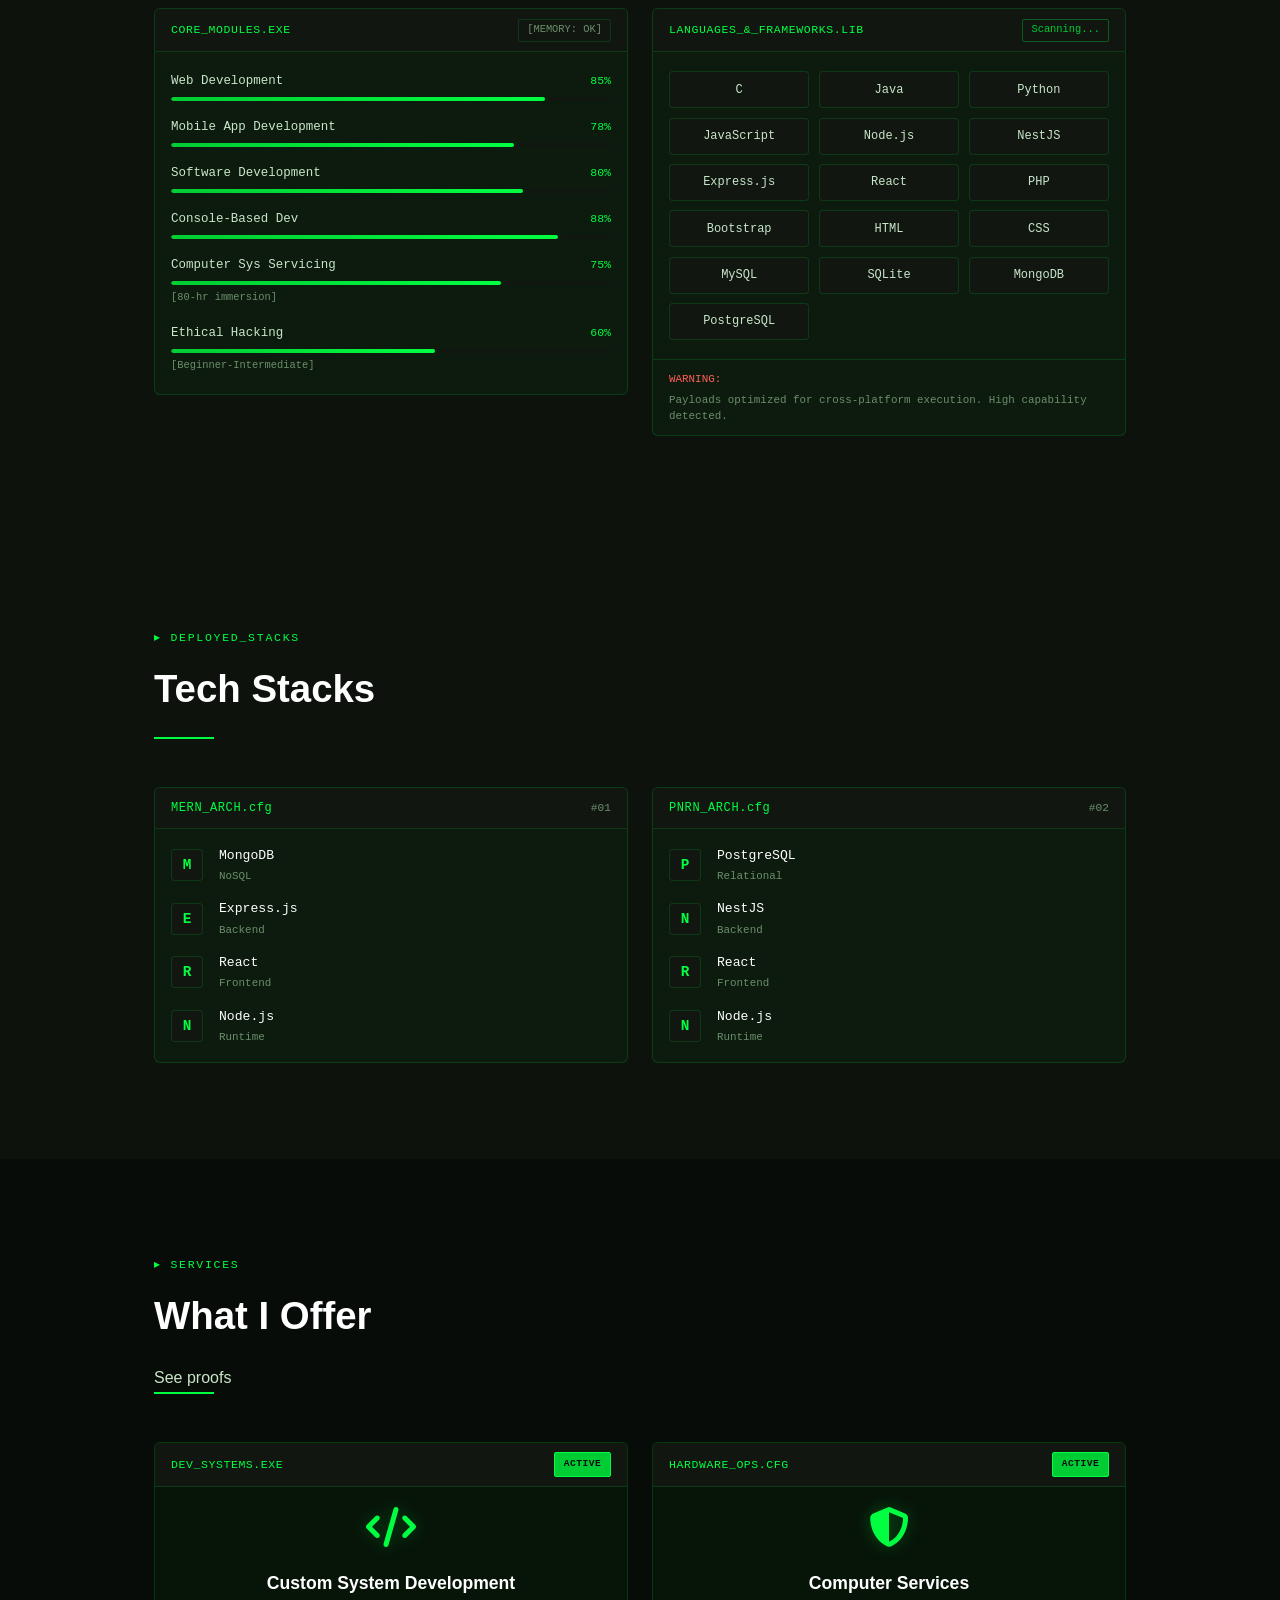
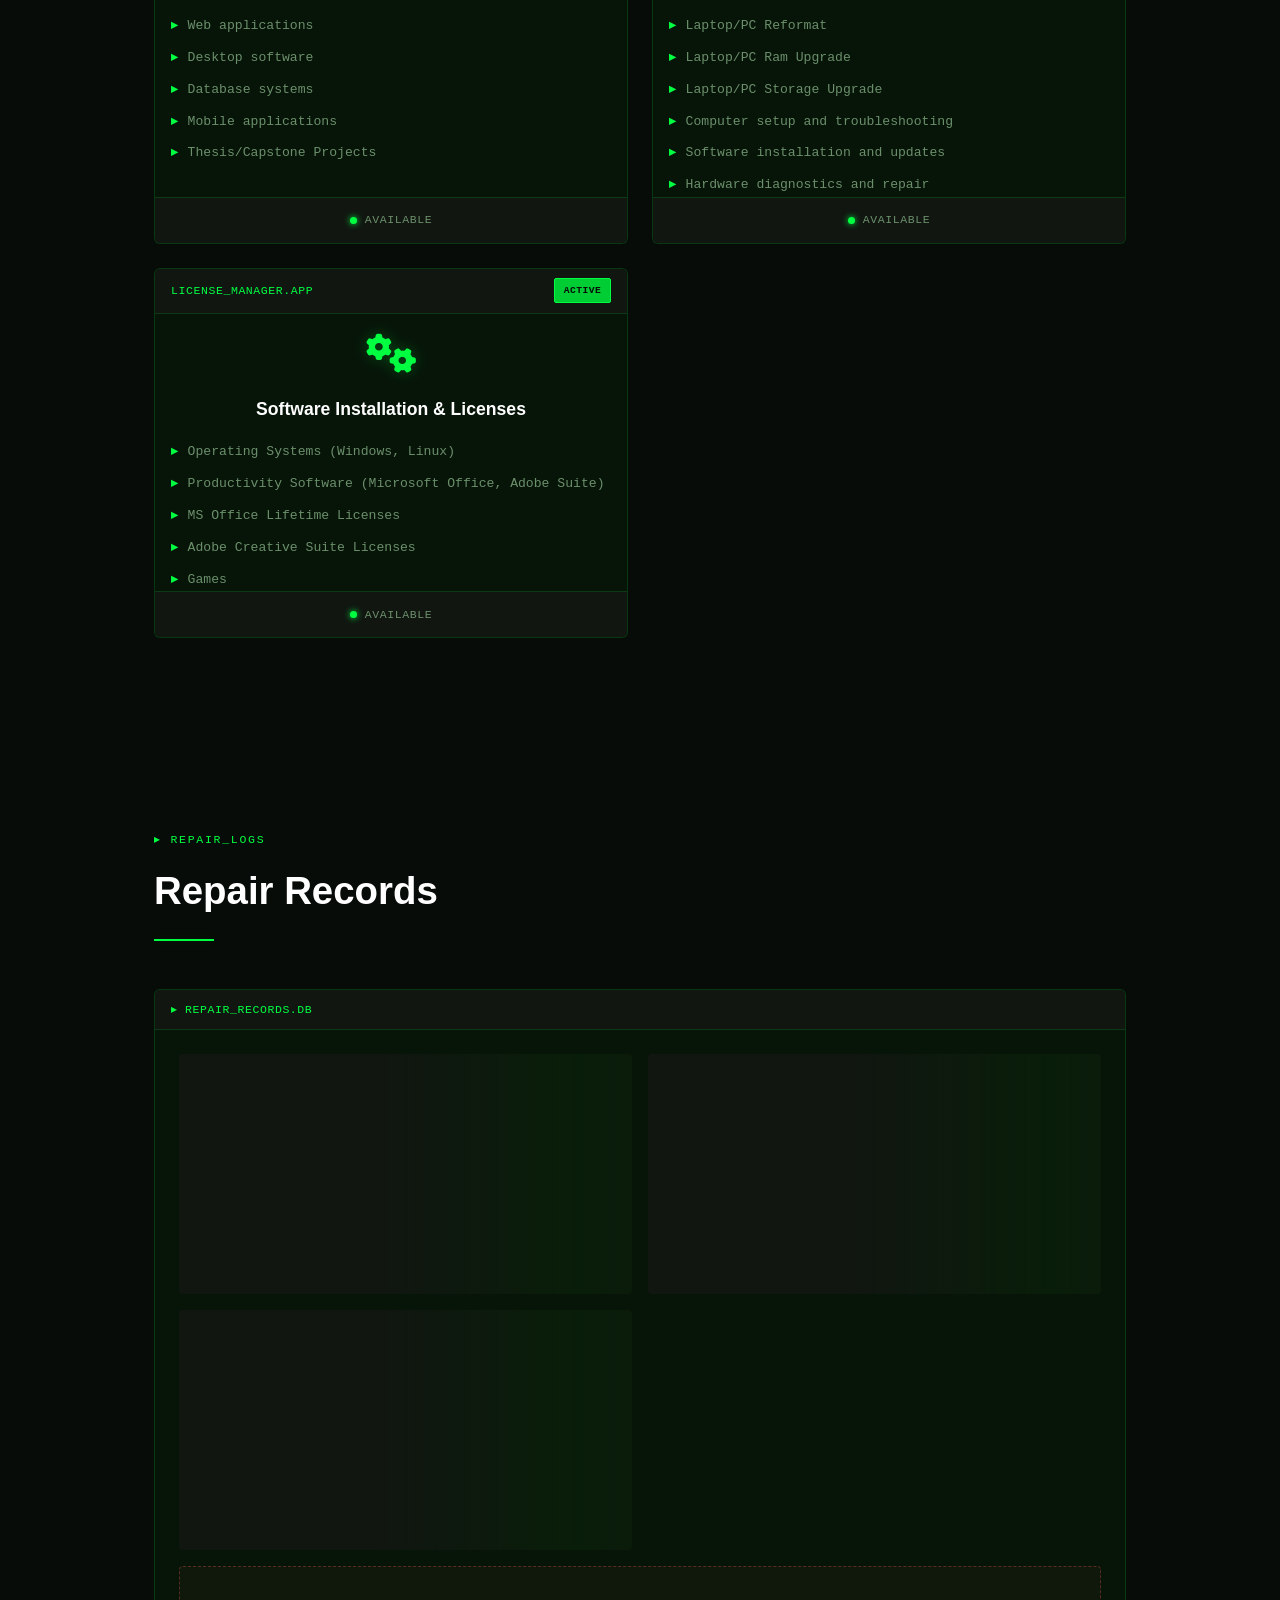
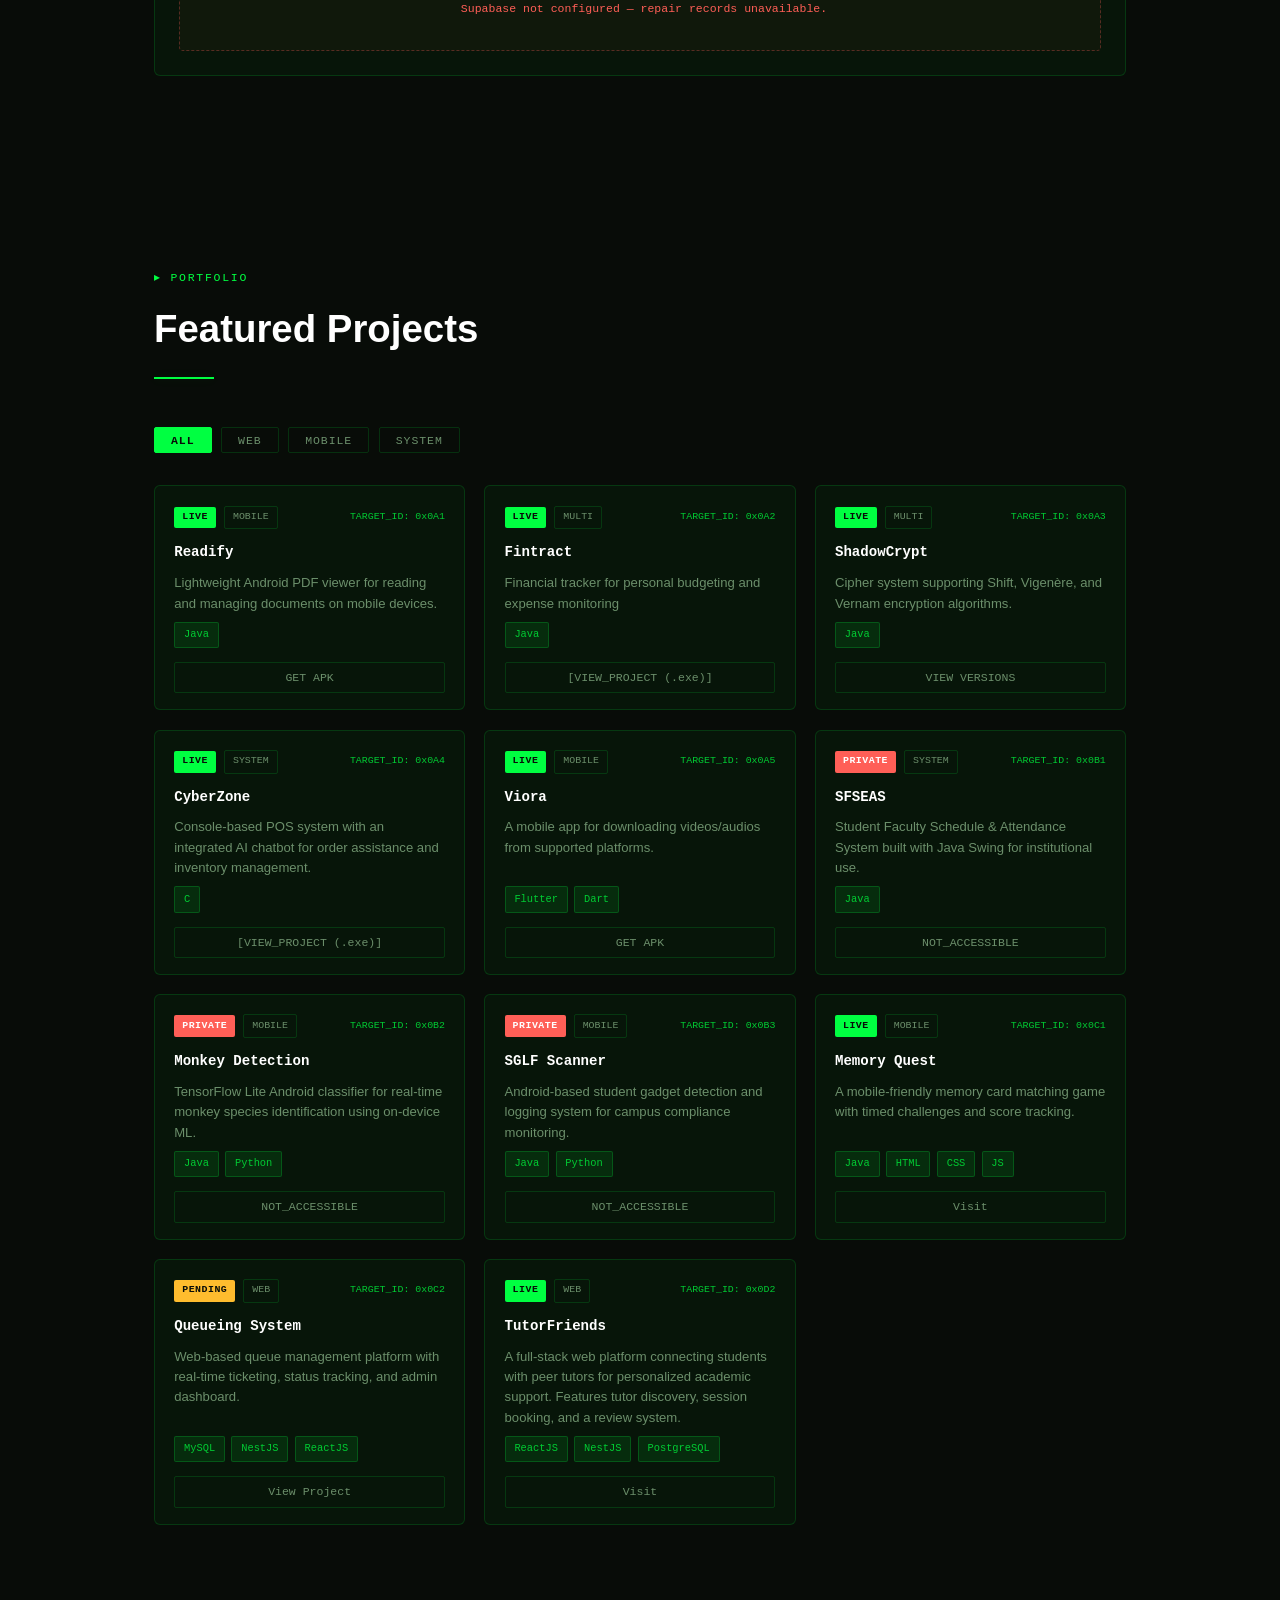
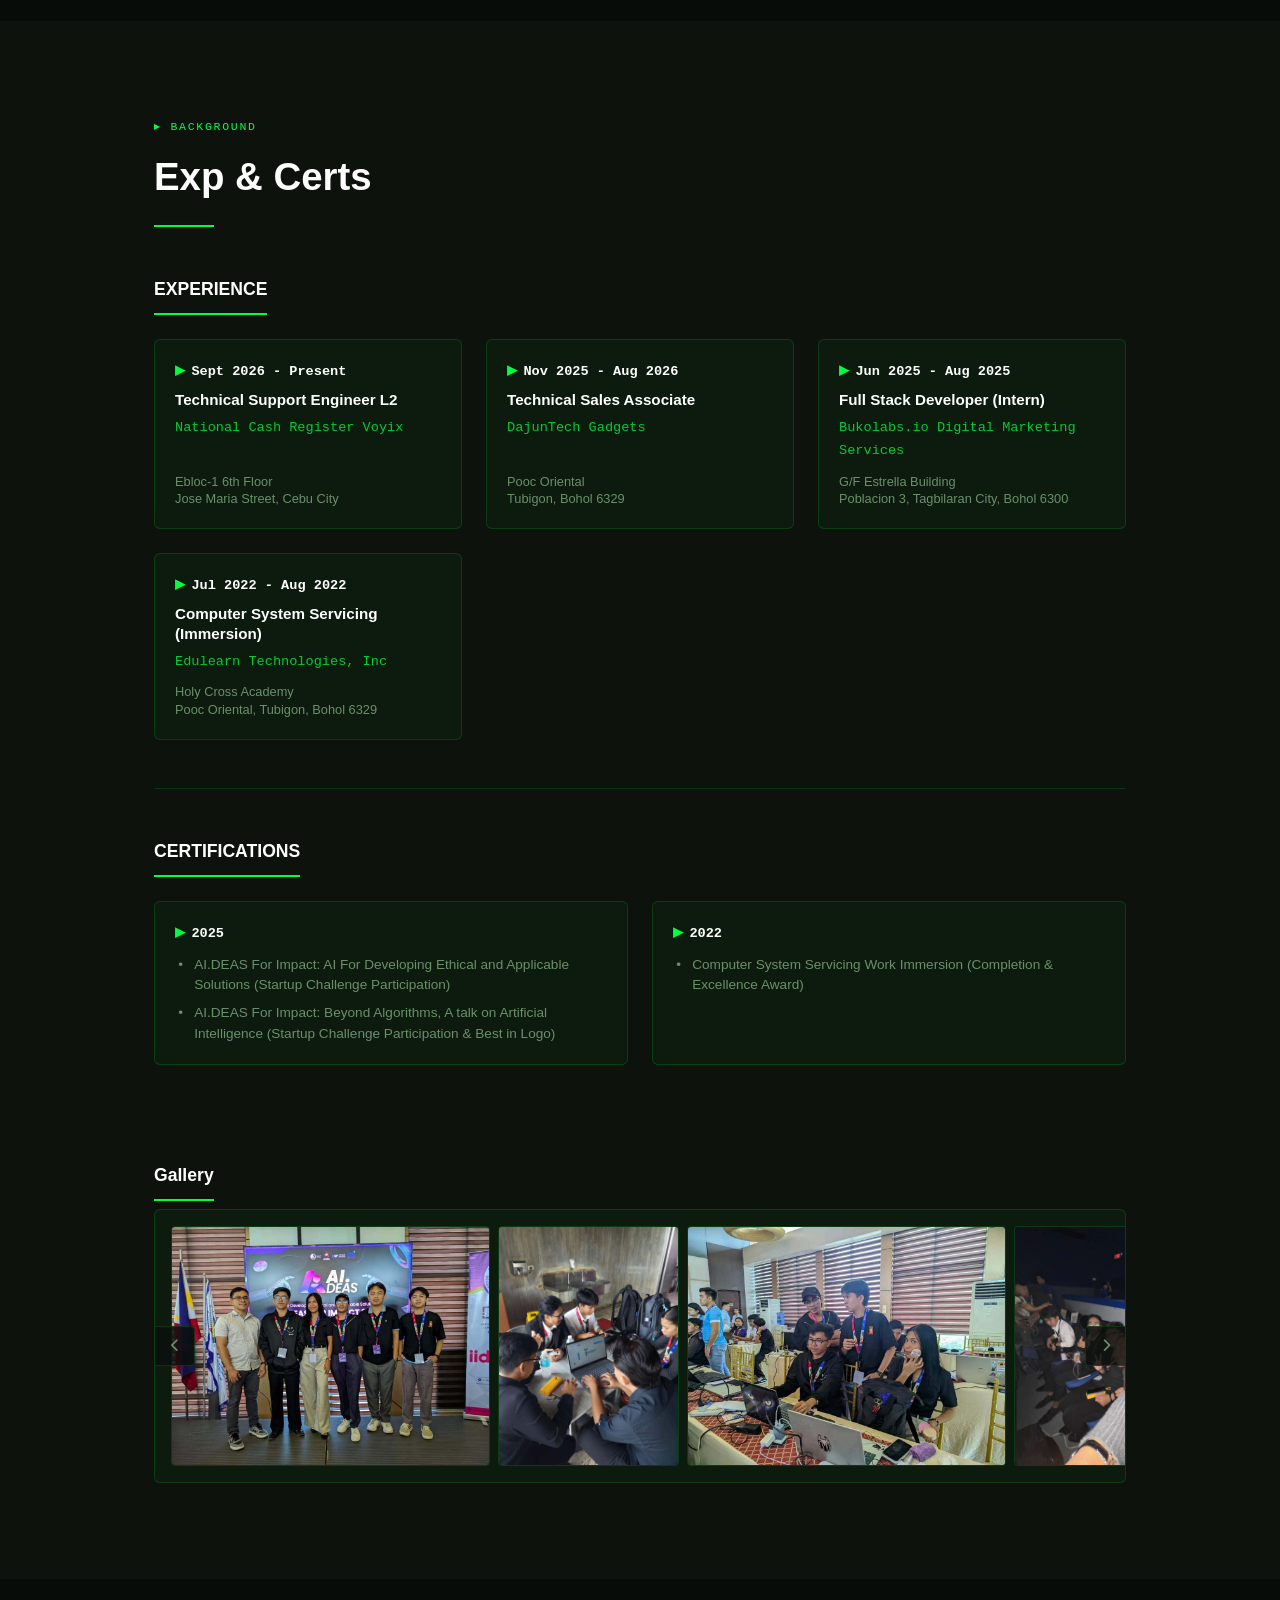
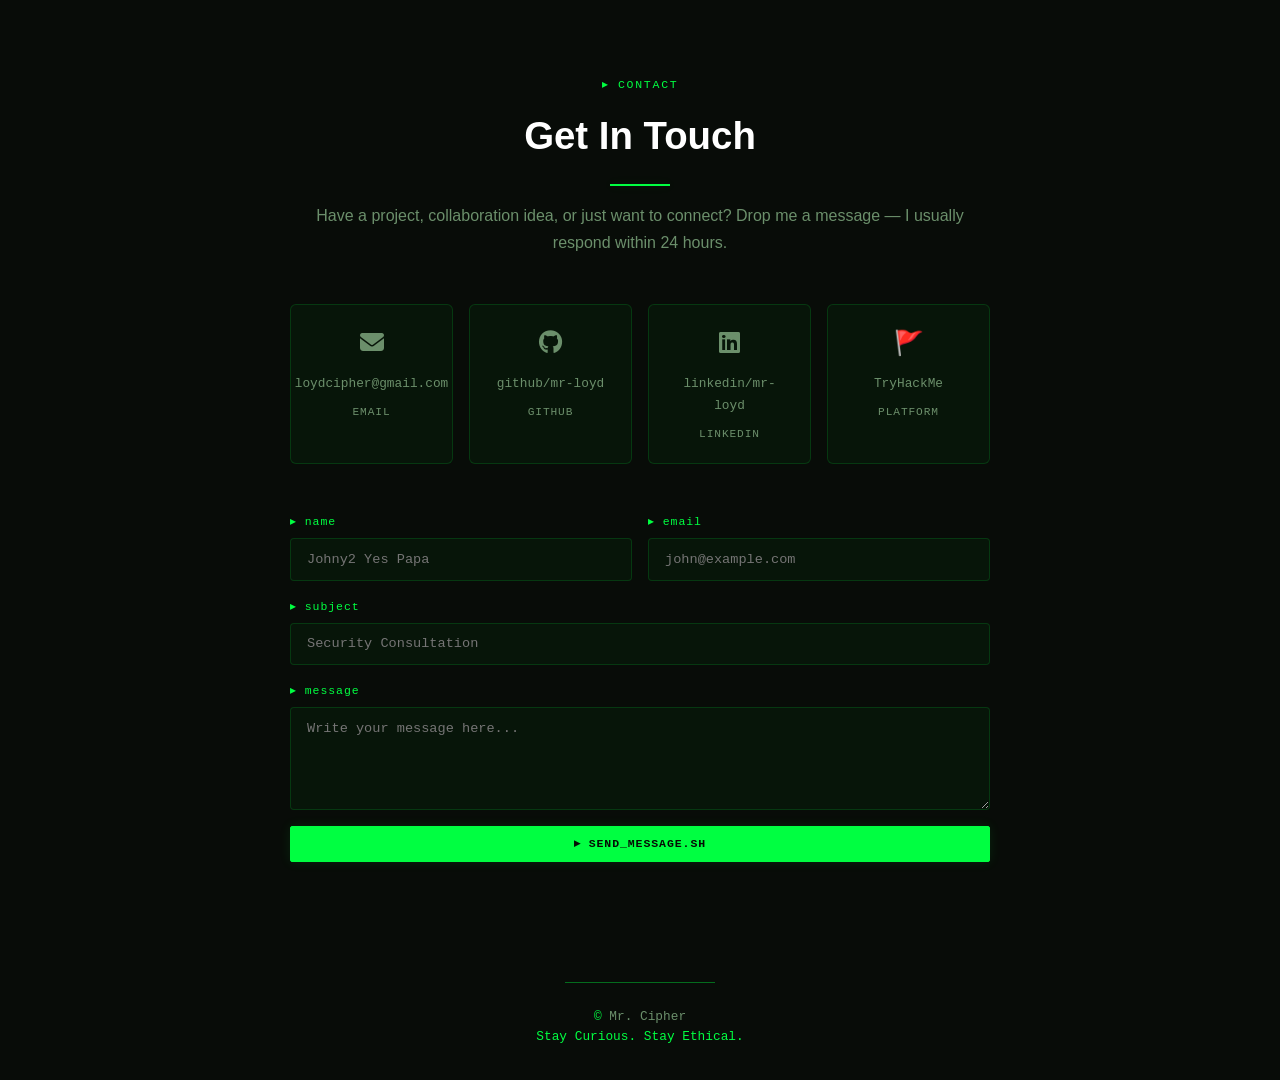
==== commit 324934b8: "refine the exp & cert" ====
--- a/index.html
+++ b/index.html
@@ -742,21 +742,28 @@
           <div class="timeline-grid timeline-grid--exp">
 
             <div class="timeline-item">
-              <div class="timeline-year"><span class="neon-arrow">▸</span> 2026</div>
+              <div class="timeline-year"><span class="neon-arrow">▸</span> Sept 2026 &dash; Present</div>
               <div class="timeline-role">Technical Support Engineer L2</div>
               <div class="timeline-company">National Cash Register Voyix</div>
               <div class="timeline-location">Ebloc-1 6th Floor<br>Jose Maria Street, Cebu City</div>
             </div>
 
             <div class="timeline-item">
-              <div class="timeline-year"><span class="neon-arrow">▸</span> 2025</div>
+              <div class="timeline-year"><span class="neon-arrow">▸</span> Nov 2025 &dash; Aug 2026</div>
+              <div class="timeline-role">Technical Sales Associate</div>
+              <div class="timeline-company">DajunTech Gadgets</div>
+              <div class="timeline-location">Pooc Oriental<br>Tubigon, Bohol 6329</div>
+            </div>
+
+            <div class="timeline-item">
+              <div class="timeline-year"><span class="neon-arrow">▸</span> Jun 2025 &dash; Aug 2025</div>
               <div class="timeline-role">Full Stack Developer (Intern)</div>
               <div class="timeline-company">Bukolabs.io Digital Marketing Services</div>
               <div class="timeline-location">G/F Estrella Building<br>Poblacion 3, Tagbilaran City, Bohol 6300</div>
             </div>
 
             <div class="timeline-item">
-              <div class="timeline-year"><span class="neon-arrow">▸</span> 2022</div>
+              <div class="timeline-year"><span class="neon-arrow">▸</span> Jul 2022 &dash; Aug 2022</div>
               <div class="timeline-role">Computer System Servicing (Immersion)</div>
               <div class="timeline-company">Edulearn Technologies, Inc</div>
               <div class="timeline-location">Holy Cross Academy<br>Pooc Oriental, Tubigon, Bohol 6329</div>
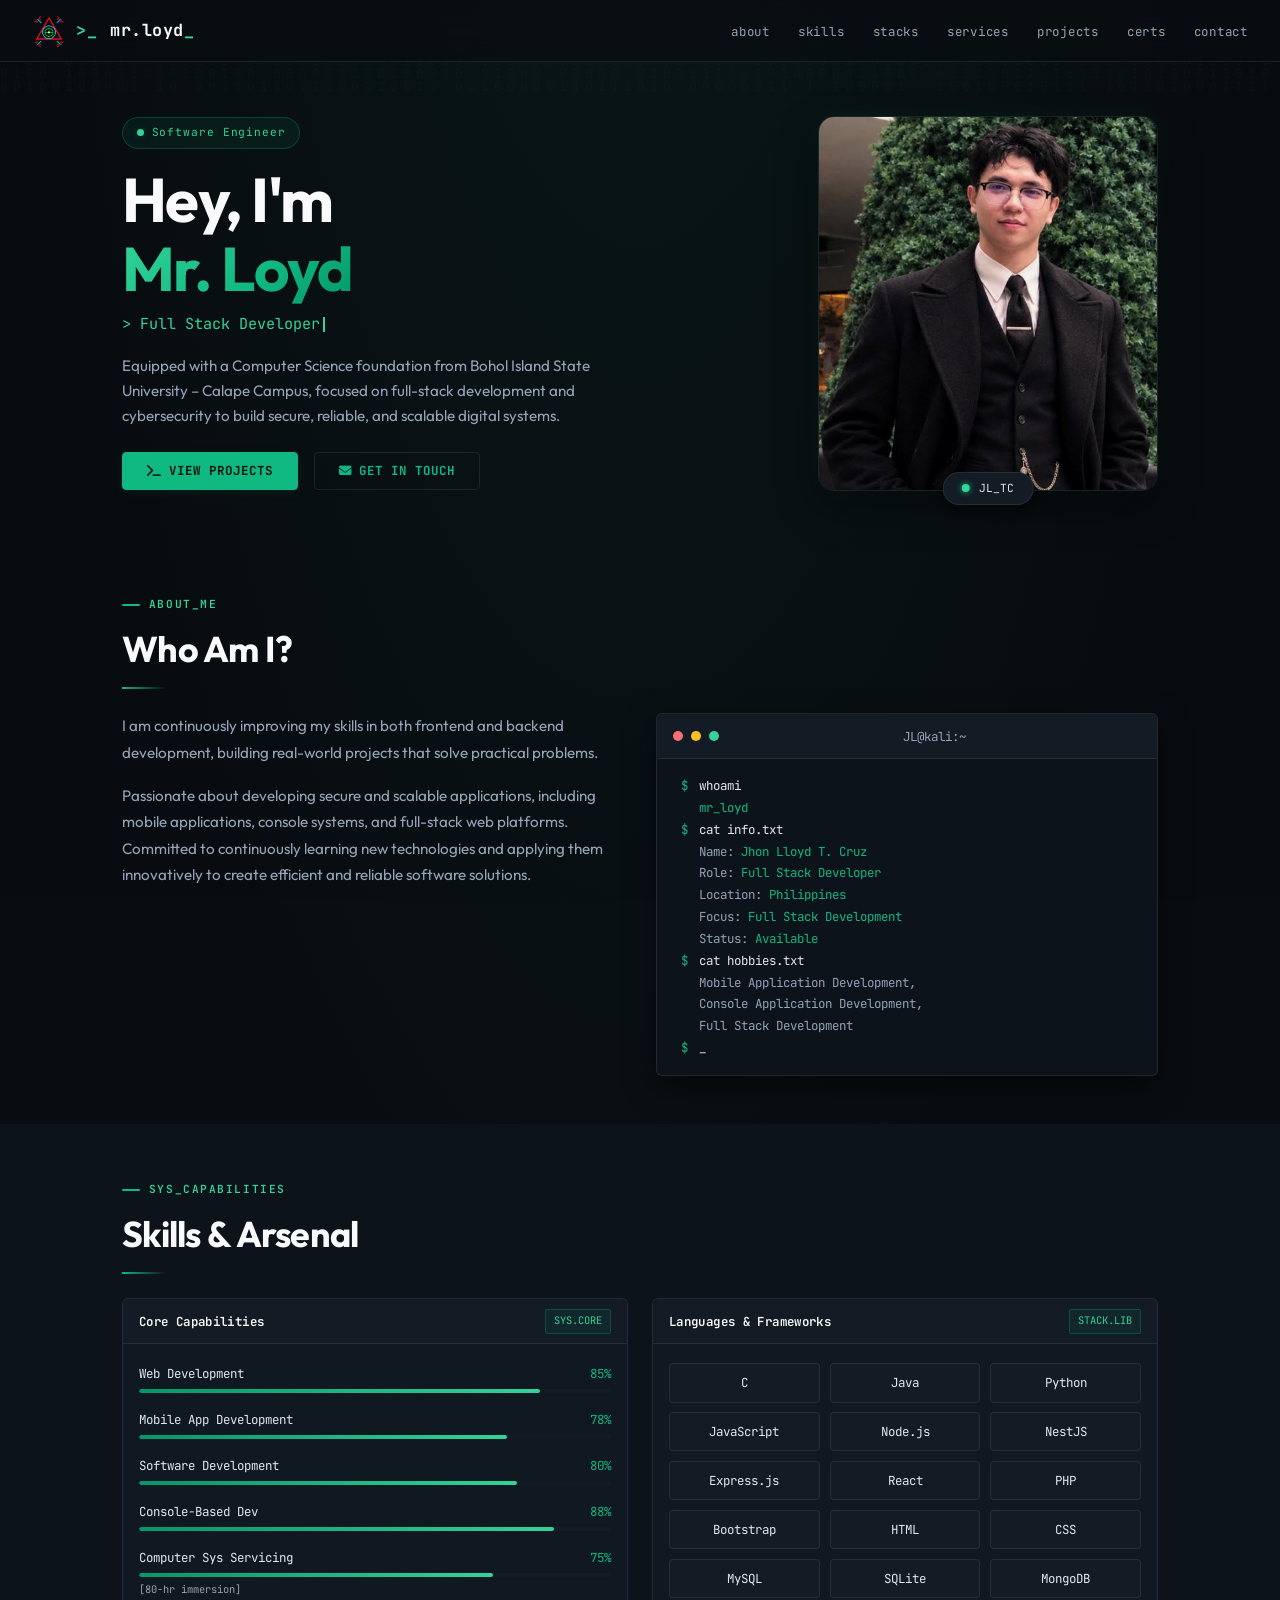
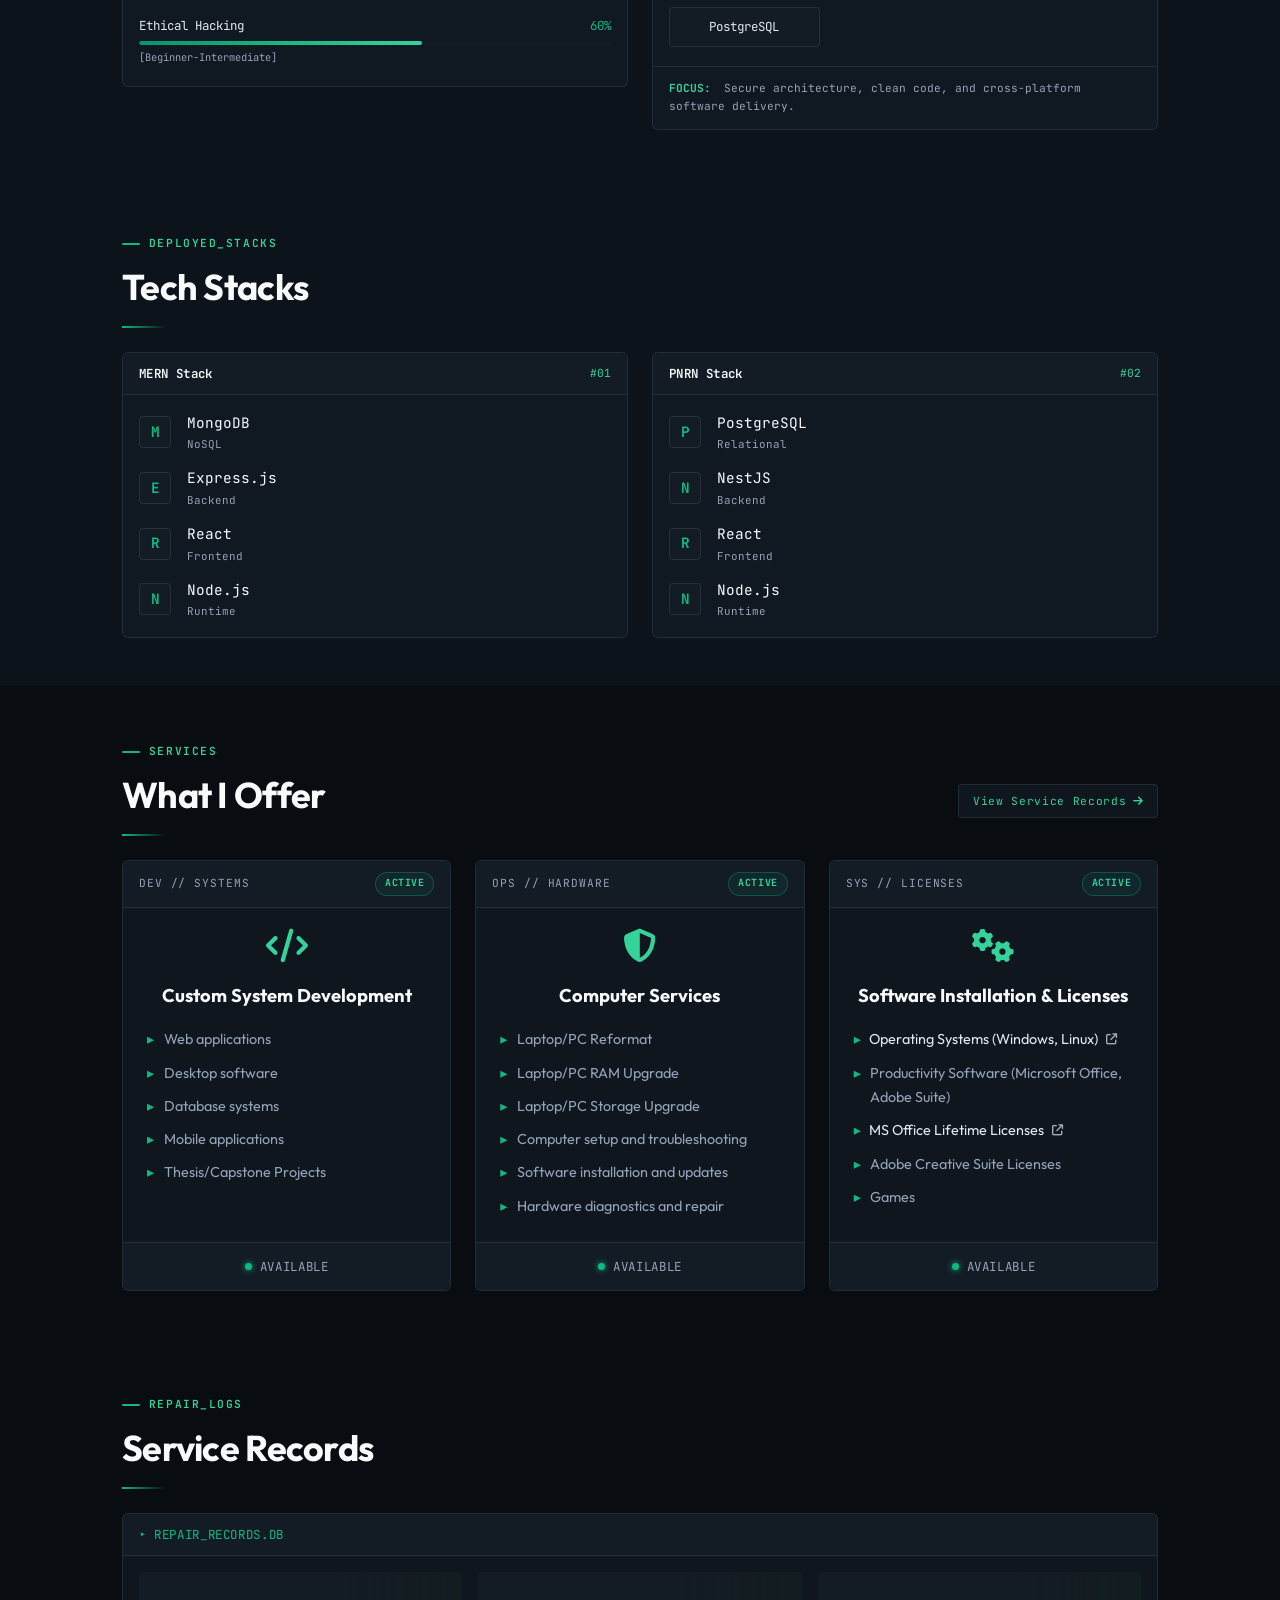
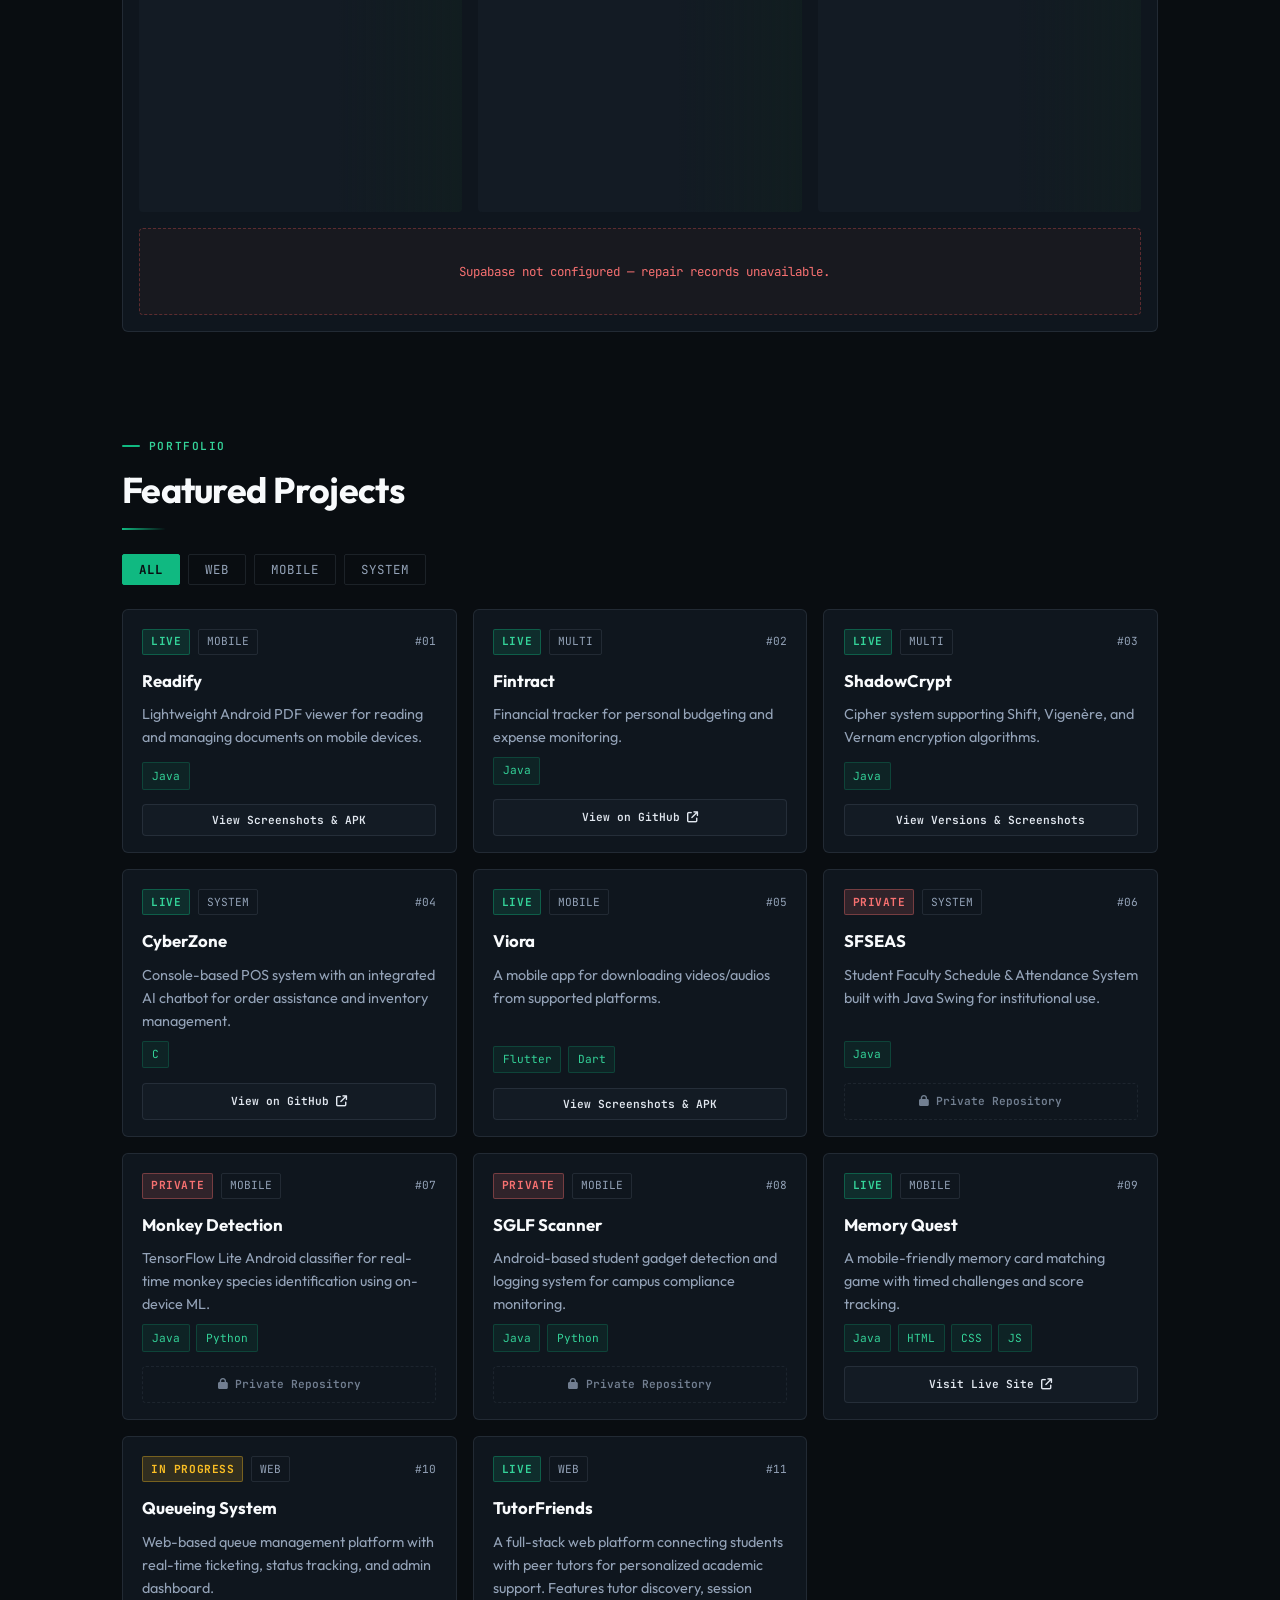
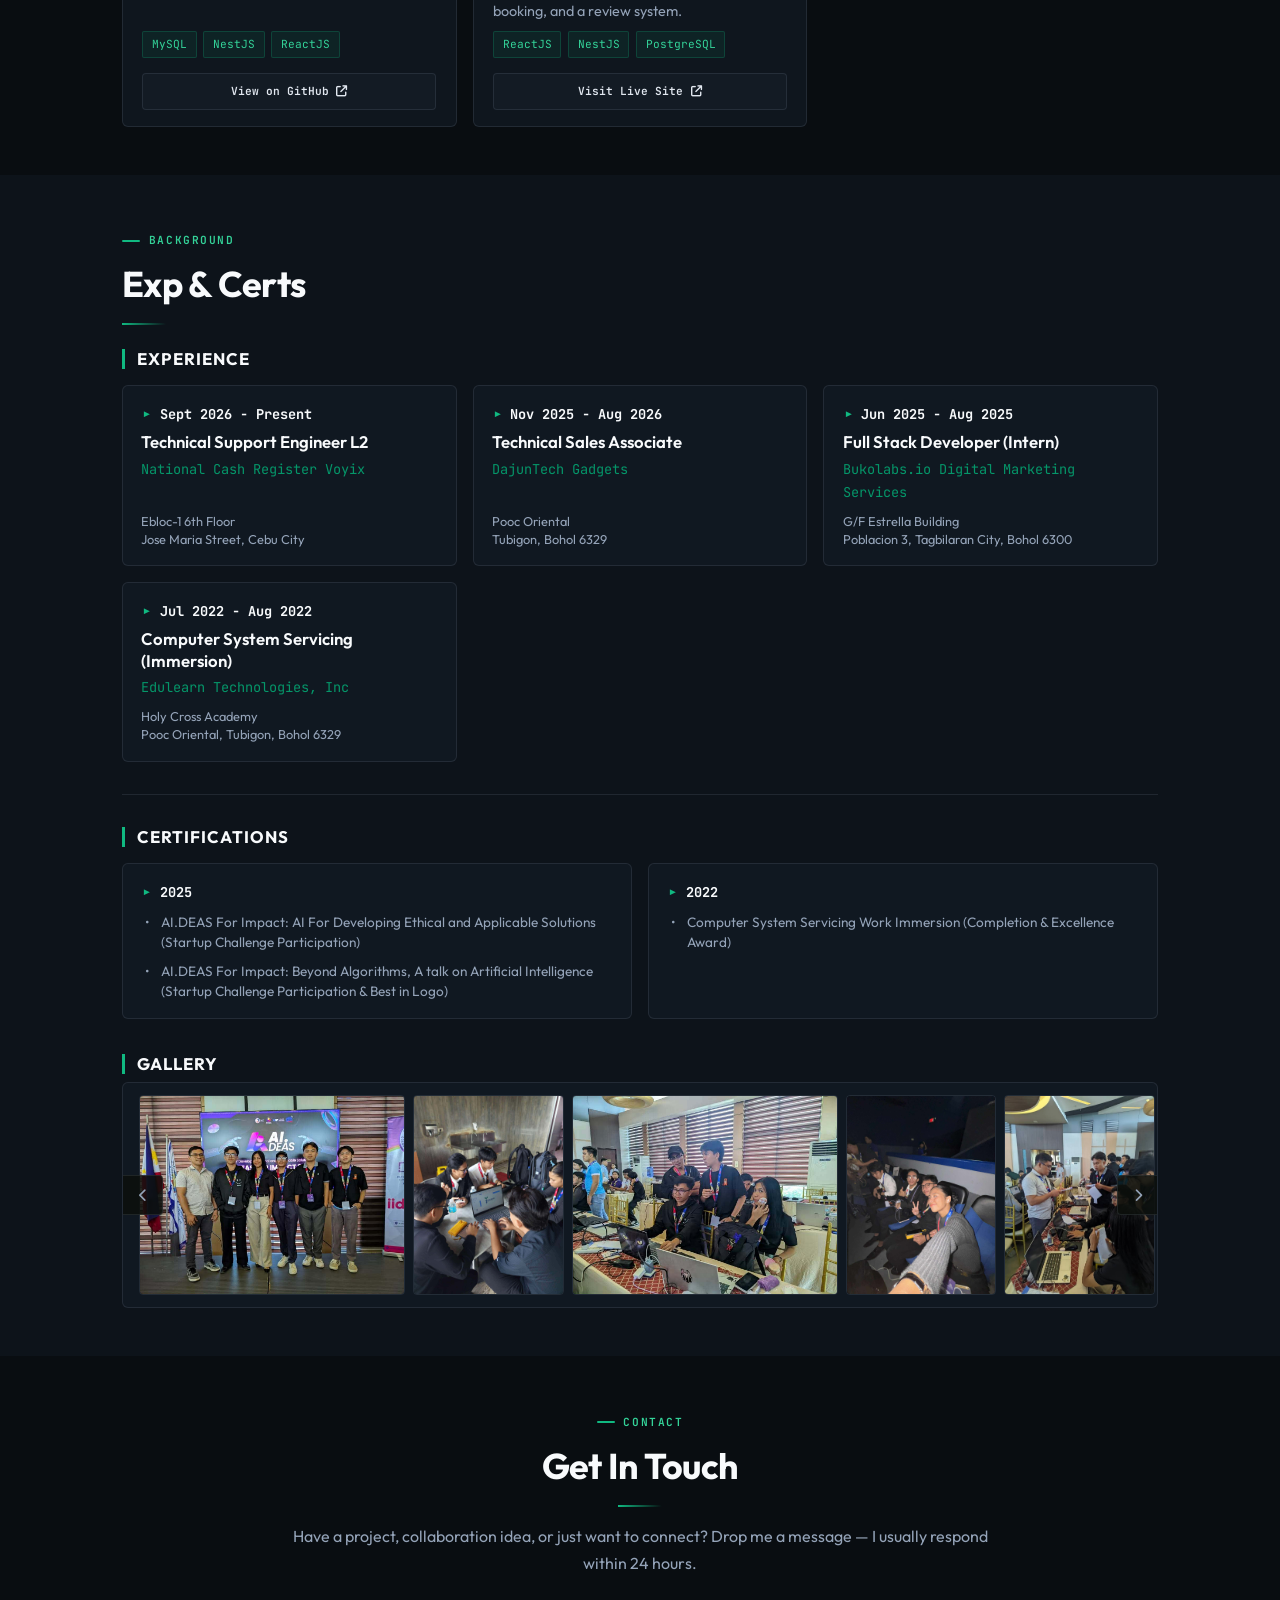
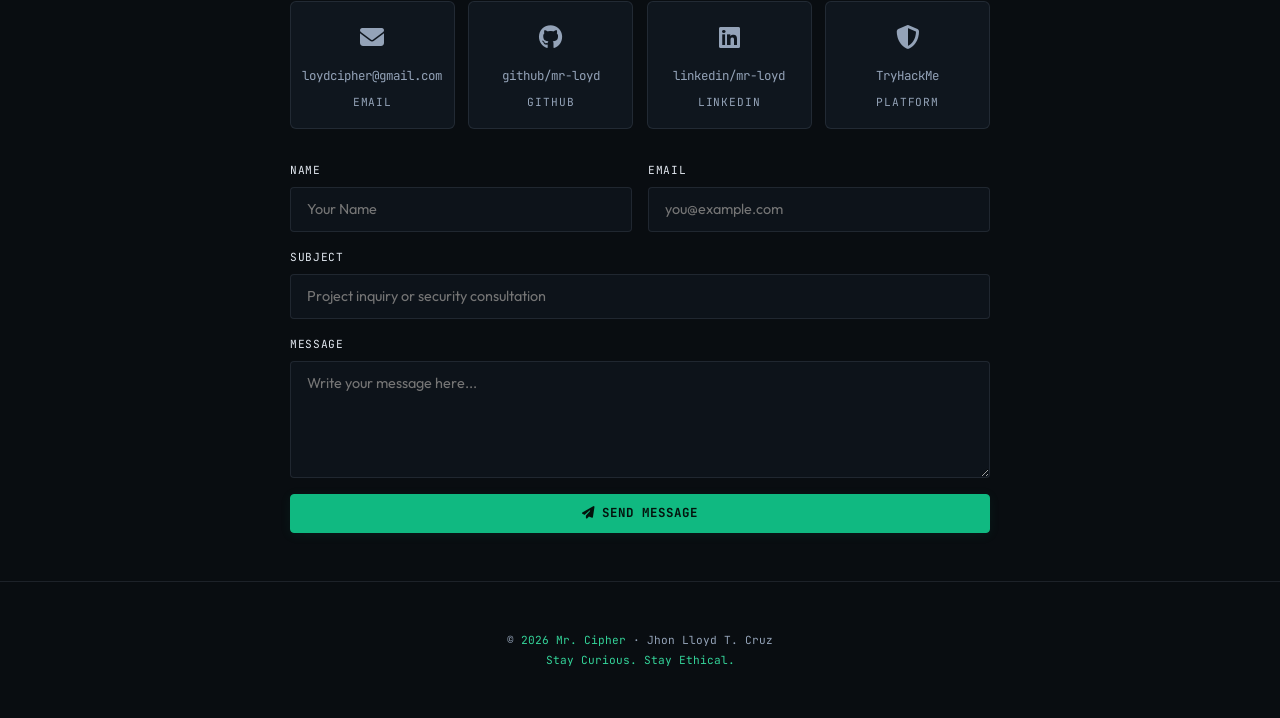
==== commit d320dcdf: "Refine Design" ====
--- a/index.html
+++ b/index.html
@@ -14,6 +14,11 @@
   <meta property="og:title" content="JL | Full Stack Developer Portfolio" />
   <meta property="og:description"
     content="Full Stack Developer — web, mobile, console, and cybersecurity enthusiast." />
+  <link rel="preconnect" href="https://fonts.googleapis.com" />
+  <link rel="preconnect" href="https://fonts.gstatic.com" crossorigin />
+  <link
+    href="https://fonts.googleapis.com/css2?family=JetBrains+Mono:wght@400;500;700&family=Outfit:wght@400;500;600;700;800&display=swap"
+    rel="stylesheet" />
   <link rel="stylesheet" href="css/main.css" />
   <link rel="stylesheet" href="css/components/_section-card.css" />
   <link rel="stylesheet" href="css/components/_repair-records.css" />
@@ -25,13 +30,14 @@
 
 <body>
 
-  <canvas id="matrix-canvas"></canvas>
+  <a href="#main-content" class="skip-link visually-hidden">Skip to main content</a>
+  <canvas id="matrix-canvas" aria-hidden="true"></canvas>
 
   <!-- NAV -->
-  <nav id="navbar" class="nav">
+  <nav id="navbar" class="nav" aria-label="Primary">
     <a href="#hero" class="nav-logo">
       <img src="res/logo_favicon.png" alt="Mr. Cipher Logo" class="nav-logo__img" />
-      <span class="nav-logo__text"><span class="nav-logo__gt"></span>mr.loyd<span
+      <span class="nav-logo__text"><span class="nav-logo__gt">&gt;_</span> mr.loyd<span
           class="nav-logo__cursor">_</span></span>
     </a>
     <ul class="nav-links" id="nav-links">
@@ -43,652 +49,685 @@
       <li><a href="#certifications">certs</a></li>
       <li><a href="#contact">contact</a></li>
     </ul>
-    <div class="hamburger" id="hamburger" aria-label="Menu">
+    <button type="button" class="hamburger" id="hamburger" aria-label="Toggle navigation menu" aria-expanded="false"
+      aria-controls="nav-links">
       <span></span><span></span><span></span>
+    </button>
+  </nav>
+
+  <main id="main-content" tabindex="-1">
+    <!-- HERO -->
+    <section id="hero">
+      <div class="hero-inner">
+        <div class="hero-content">
+          <div class="hero-badge">
+            <span class="hero-badge__dot" aria-hidden="true"></span>
+            <span>Software Engineer</span>
+          </div>
+          <h1 class="hero-name">
+            Hey, I'm<br>
+            <span class="hero-accent">Mr. Loyd</span>
+          </h1>
+          <p class="hero-subtitle">
+            &gt; <span id="typing-text"></span><span class="cursor" aria-hidden="true"></span>
+          </p>
+          <p class="hero-desc">
+            Equipped with a Computer Science foundation from Bohol Island State University – Calape Campus, focused on
+            full-stack development and cybersecurity to build secure, reliable, and scalable digital systems.
+          </p>
+          <div class="hero-actions">
+            <a href="#projects" class="btn btn--primary"><i class="fa fa-terminal" aria-hidden="true"></i> View
+              Projects</a>
+            <a href="#contact" class="btn btn--ghost"><i class="fa fa-envelope" aria-hidden="true"></i> Get In Touch</a>
+          </div>
+        </div>
+        <div class="hero-avatar">
+          <div class="avatar-wrap">
+            <div class="avatar-ring"></div>
+            <img src="res/profile2.jpg" alt="Jhon Lloyd T. Cruz" class="avatar-img" />
+            <div class="avatar-status">
+              <span class="avatar-status__dot" aria-hidden="true"></span> JL_TC
+            </div>
+          </div>
+        </div>
+      </div>
+    </section>
+
+    <!-- ABOUT -->
+    <section id="about">
+      <div class="section-wrap">
+        <p class="section-label reveal">about_me</p>
+        <h2 class="section-title reveal">Who Am I?</h2>
+        <div class="section-divider reveal"></div>
+        <div class="about-grid">
+          <div class="about-text reveal">
+            <p>I am continuously improving my skills in both frontend and backend development, building real-world
+              projects that solve practical problems.</p>
+            <p>Passionate about developing secure and scalable applications, including mobile applications, console
+              systems, and full-stack web platforms. Committed to continuously learning new technologies and applying
+              them
+              innovatively to create efficient and reliable software solutions.</p>
+          </div>
+          <div class="reveal">
+            <div class="terminal-box">
+              <div class="terminal-bar">
+                <span class="terminal-bar__dot terminal-bar__dot--red"></span>
+                <span class="terminal-bar__dot terminal-bar__dot--yellow"></span>
+                <span class="terminal-bar__dot terminal-bar__dot--green"></span>
+                <span class="terminal-bar__title">JL@kali:~</span>
+              </div>
+              <div class="terminal-body">
+                <div class="terminal-line"><span class="terminal-prompt">$</span><span
+                    class="terminal-cmd">whoami</span>
+                </div>
+                <div class="terminal-out"><span class="neon">mr_loyd</span></div>
+                <div class="terminal-line"><span class="terminal-prompt">$</span><span class="terminal-cmd">cat
+                    info.txt</span></div>
+                <div class="terminal-out">Name: <span class="neon">Jhon Lloyd T. Cruz</span></div>
+                <div class="terminal-out">Role: <span class="neon">Full Stack Developer</span></div>
+                <div class="terminal-out">Location: <span class="neon">Philippines</span></div>
+                <div class="terminal-out">Focus: <span class="neon">Full Stack Development</span></div>
+                <div class="terminal-out">Status: <span class="neon">Available</span></div>
+                <div class="terminal-line"><span class="terminal-prompt">$</span><span class="terminal-cmd">cat
+                    hobbies.txt</span></div>
+                <div class="terminal-out">Mobile Application Development,</div>
+                <div class="terminal-out">Console Application Development,</div>
+                <div class="terminal-out">Full Stack Development</div>
+                <div class="terminal-line"><span class="terminal-prompt">$</span><span
+                    class="terminal-cmd cursor-blink">_</span></div>
+              </div>
+            </div>
+          </div>
+        </div>
+      </div>
+    </section>
+
+    <!-- SKILLS -->
+    <section id="skills">
+      <div class="section-wrap">
+        <p class="section-label reveal">sys_capabilities</p>
+        <h2 class="section-title reveal">Skills &amp; Arsenal</h2>
+        <div class="section-divider reveal"></div>
+        <div class="skills-dual reveal">
+
+          <!-- Left: Core skill bars -->
+          <div class="skills-panel">
+            <div class="skills-panel__header">
+              <span class="skills-panel__title">Core Capabilities</span>
+              <span class="skills-panel__badge">SYS.CORE</span>
+            </div>
+            <div class="skills-bars">
+              <div class="skill-row">
+                <div class="skill-row-top">
+                  <span class="skill-name">Web Development</span>
+                  <span class="skill-pct">85%</span>
+                </div>
+                <div class="skill-bar-track">
+                  <div class="skill-bar-fill" data-pct="85"></div>
+                </div>
+              </div>
+              <div class="skill-row">
+                <div class="skill-row-top">
+                  <span class="skill-name">Mobile App Development</span>
+                  <span class="skill-pct">78%</span>
+                </div>
+                <div class="skill-bar-track">
+                  <div class="skill-bar-fill" data-pct="78"></div>
+                </div>
+              </div>
+              <div class="skill-row">
+                <div class="skill-row-top">
+                  <span class="skill-name">Software Development</span>
+                  <span class="skill-pct">80%</span>
+                </div>
+                <div class="skill-bar-track">
+                  <div class="skill-bar-fill" data-pct="80"></div>
+                </div>
+              </div>
+              <div class="skill-row">
+                <div class="skill-row-top">
+                  <span class="skill-name">Console-Based Dev</span>
+                  <span class="skill-pct">88%</span>
+                </div>
+                <div class="skill-bar-track">
+                  <div class="skill-bar-fill" data-pct="88"></div>
+                </div>
+              </div>
+              <div class="skill-row">
+                <div class="skill-row-top">
+                  <span class="skill-name">Computer Sys Servicing</span>
+                  <span class="skill-pct">75%</span>
+                </div>
+                <div class="skill-bar-track">
+                  <div class="skill-bar-fill" data-pct="75"></div>
+                </div>
+                <div class="skill-note">[80-hr immersion]</div>
+              </div>
+              <div class="skill-row">
+                <div class="skill-row-top">
+                  <span class="skill-name">Ethical Hacking</span>
+                  <span class="skill-pct">60%</span>
+                </div>
+                <div class="skill-bar-track">
+                  <div class="skill-bar-fill" data-pct="60"></div>
+                </div>
+                <div class="skill-note">[Beginner-Intermediate]</div>
+              </div>
+            </div>
+          </div>
+
+          <!-- Right: Languages & Frameworks grid -->
+          <div class="skills-panel">
+            <div class="skills-panel__header">
+              <span class="skills-panel__title">Languages &amp; Frameworks</span>
+              <span class="skills-panel__badge">STACK.LIB</span>
+            </div>
+            <div class="lang-grid">
+              <span class="lang-tag">C</span>
+              <span class="lang-tag">Java</span>
+              <span class="lang-tag">Python</span>
+              <span class="lang-tag">JavaScript</span>
+              <span class="lang-tag">Node.js</span>
+              <span class="lang-tag">NestJS</span>
+              <span class="lang-tag">Express.js</span>
+              <span class="lang-tag">React</span>
+              <span class="lang-tag">PHP</span>
+              <span class="lang-tag">Bootstrap</span>
+              <span class="lang-tag">HTML</span>
+              <span class="lang-tag">CSS</span>
+              <span class="lang-tag">MySQL</span>
+              <span class="lang-tag">SQLite</span>
+              <span class="lang-tag">MongoDB</span>
+              <span class="lang-tag">PostgreSQL</span>
+            </div>
+            <div class="lang-note">
+              <span class="lang-note__label">FOCUS:</span>
+              Secure architecture, clean code, and cross-platform software delivery.
+            </div>
+          </div>
+
+        </div>
+      </div>
+    </section>
+
+    <!-- STACKS -->
+    <section id="stacks">
+      <div class="section-wrap">
+        <p class="section-label reveal">deployed_stacks</p>
+        <h2 class="section-title reveal">Tech Stacks</h2>
+        <div class="section-divider reveal"></div>
+        <div class="stacks-grid reveal">
+
+          <!-- MERN -->
+          <div class="stack-card">
+            <div class="stack-card__header">
+              <span class="stack-card__name">MERN Stack</span>
+              <span class="stack-card__id">#01</span>
+            </div>
+            <ul class="stack-list">
+              <li><span class="stack-letter">M</span>
+                <div>
+                  <div class="stack-tech">MongoDB</div>
+                  <div class="stack-role">NoSQL</div>
+                </div>
+              </li>
+              <li><span class="stack-letter">E</span>
+                <div>
+                  <div class="stack-tech">Express.js</div>
+                  <div class="stack-role">Backend</div>
+                </div>
+              </li>
+              <li><span class="stack-letter">R</span>
+                <div>
+                  <div class="stack-tech">React</div>
+                  <div class="stack-role">Frontend</div>
+                </div>
+              </li>
+              <li><span class="stack-letter">N</span>
+                <div>
+                  <div class="stack-tech">Node.js</div>
+                  <div class="stack-role">Runtime</div>
+                </div>
+              </li>
+            </ul>
+          </div>
+
+          <!-- PNRN -->
+          <div class="stack-card">
+            <div class="stack-card__header">
+              <span class="stack-card__name">PNRN Stack</span>
+              <span class="stack-card__id">#02</span>
+            </div>
+            <ul class="stack-list">
+              <li><span class="stack-letter">P</span>
+                <div>
+                  <div class="stack-tech">PostgreSQL</div>
+                  <div class="stack-role">Relational</div>
+                </div>
+              </li>
+              <li><span class="stack-letter">N</span>
+                <div>
+                  <div class="stack-tech">NestJS</div>
+                  <div class="stack-role">Backend</div>
+                </div>
+              </li>
+              <li><span class="stack-letter">R</span>
+                <div>
+                  <div class="stack-tech">React</div>
+                  <div class="stack-role">Frontend</div>
+                </div>
+              </li>
+              <li><span class="stack-letter">N</span>
+                <div>
+                  <div class="stack-tech">Node.js</div>
+                  <div class="stack-role">Runtime</div>
+                </div>
+              </li>
+            </ul>
+          </div>
+
+        </div>
+      </div>
+    </section>
+
+    <!-- SERVICES -->
+    <section id="services">
+      <div class="section-wrap">
+        <p class="section-label reveal">services</p>
+        <div class="section-header-row reveal">
+          <h2 class="section-title">What I Offer</h2>
+          <a href="#repair-records" class="section-action-link">View Service Records <i class="fas fa-arrow-right"
+              aria-hidden="true"></i></a>
+        </div>
+        <div class="section-divider reveal"></div>
+        <div class="services-grid reveal">
+          <!-- Service 1: Development -->
+          <div class="service-card">
+            <div class="service-card__header">
+              <span class="service-card__module">DEV // SYSTEMS</span>
+              <span class="service-card__badge service-card__badge--active">ACTIVE</span>
+            </div>
+            <div class="service-card__icon-wrap">
+              <i class="fas fa-code service-card__icon" aria-hidden="true"></i>
+            </div>
+            <h3 class="service-card__title">Custom System Development</h3>
+            <ul class="service-card__list">
+              <li><span class="service-card__prompt" aria-hidden="true">▸</span> Web applications</li>
+              <li><span class="service-card__prompt" aria-hidden="true">▸</span> Desktop software</li>
+              <li><span class="service-card__prompt" aria-hidden="true">▸</span> Database systems</li>
+              <li><span class="service-card__prompt" aria-hidden="true">▸</span> Mobile applications</li>
+              <li><span class="service-card__prompt" aria-hidden="true">▸</span> Thesis/Capstone Projects</li>
+            </ul>
+            <div class="service-card__footer">
+              <span class="service-card__status"><span class="service-card__status-dot" aria-hidden="true"></span>
+                Available</span>
+            </div>
+          </div>
+
+          <!-- Service 2: Computer Services -->
+          <div class="service-card">
+            <div class="service-card__header">
+              <span class="service-card__module">OPS // HARDWARE</span>
+              <span class="service-card__badge service-card__badge--active">ACTIVE</span>
+            </div>
+            <div class="service-card__icon-wrap">
+              <i class="fas fa-shield-alt service-card__icon" aria-hidden="true"></i>
+            </div>
+            <h3 class="service-card__title">Computer Services</h3>
+            <ul class="service-card__list">
+              <li><span class="service-card__prompt" aria-hidden="true">▸</span> Laptop/PC Reformat</li>
+              <li><span class="service-card__prompt" aria-hidden="true">▸</span> Laptop/PC RAM Upgrade</li>
+              <li><span class="service-card__prompt" aria-hidden="true">▸</span> Laptop/PC Storage Upgrade</li>
+              <li><span class="service-card__prompt" aria-hidden="true">▸</span> Computer setup and troubleshooting</li>
+              <li><span class="service-card__prompt" aria-hidden="true">▸</span> Software installation and updates</li>
+              <li><span class="service-card__prompt" aria-hidden="true">▸</span> Hardware diagnostics and repair</li>
+            </ul>
+            <div class="service-card__footer">
+              <span class="service-card__status"><span class="service-card__status-dot" aria-hidden="true"></span>
+                Available</span>
+            </div>
+          </div>
+
+          <!-- Service 3: Software Licenses -->
+          <div class="service-card">
+            <div class="service-card__header">
+              <span class="service-card__module">SYS // LICENSES</span>
+              <span class="service-card__badge service-card__badge--active">ACTIVE</span>
+            </div>
+            <div class="service-card__icon-wrap">
+              <i class="fas fa-cogs service-card__icon" aria-hidden="true"></i>
+            </div>
+            <h3 class="service-card__title">Software Installation &amp; Licenses</h3>
+            <ul class="service-card__list">
+              <li data-page="services/windows_os.html"><a href="services/windows_os.html"
+                  class="service-card__link"><span class="service-card__prompt" aria-hidden="true">▸</span> Operating
+                  Systems (Windows, Linux) <i class="fas fa-arrow-up-right-from-square service-card__ext"
+                    aria-hidden="true"></i></a></li>
+              <li><span class="service-card__prompt" aria-hidden="true">▸</span> Productivity Software (Microsoft
+                Office, Adobe Suite)</li>
+              <li data-page="services/ms_office_license.html"><a href="services/ms_office_license.html"
+                  class="service-card__link"><span class="service-card__prompt" aria-hidden="true">▸</span> MS Office
+                  Lifetime Licenses <i class="fas fa-arrow-up-right-from-square service-card__ext"
+                    aria-hidden="true"></i></a></li>
+              <li><span class="service-card__prompt" aria-hidden="true">▸</span> Adobe Creative Suite Licenses</li>
+              <li><span class="service-card__prompt" aria-hidden="true">▸</span> Games</li>
+            </ul>
+            <div class="service-card__footer">
+              <span class="service-card__status"><span class="service-card__status-dot" aria-hidden="true"></span>
+                Available</span>
+            </div>
+          </div>
+        </div>
+      </div>
+    </section>
+
+    <!-- REPAIR RECORDS -->
+    <section id="repair-records">
+      <div class="section-wrap">
+        <p class="section-label reveal">repair_logs</p>
+        <h2 class="section-title reveal">Service Records</h2>
+        <div class="section-divider reveal"></div>
+
+        <div class="section-card reveal" id="repair-records-section">
+          <div class="section-card__header">
+            ▸ repair_records.db
+            <span class="rr-badge" id="rr-count-badge" style="display:none;"></span>
+          </div>
+          <div class="section-card__body">
+
+            <!-- Filter bar -->
+            <div class="rr-filters" id="rr-filters" style="display:none;">
+              <div class="rr-search-wrap">
+                <i class="bi bi-search rr-search-icon"></i>
+                <!-- <input id="rr-search" class="rr-search" type="text" placeholder="Search by customer, device or issue..."
+                oninput="filterRepairRecords()" /> -->
+                <input id="rr-search" class="rr-search" type="text" placeholder="This feature is under development..."
+                  oninput="filterRepairRecords()" disabled />
+              </div>
+              <select id="rr-status-filter" class="rr-select" onchange="filterRepairRecords()">
+                <option value="">All Status</option>
+                <option value="Pending">Pending</option>
+                <option value="In Progress">In Progress</option>
+                <option value="Completed">Completed</option>
+                <option value="Cancelled">Cancelled</option>
+              </select>
+            </div>
+
+            <!-- Record grid -->
+            <div class="rr-grid" id="rr-grid">
+              <!-- Skeleton loaders shown while fetching -->
+              <div class="rr-skeleton" id="rr-loading">
+                <div class="rr-skeleton__card"></div>
+                <div class="rr-skeleton__card"></div>
+                <div class="rr-skeleton__card"></div>
+              </div>
+              <p class="rr-empty" id="rr-empty" style="display:none;">
+                <i class="bi bi-inbox"></i> No repair records found.
+              </p>
+            </div>
+
+          </div>
+        </div>
+      </div>
+    </section>
+
+    <!-- IMAGE LIGHTBOX MODAL -->
+    <div class="rr-lightbox" id="rr-lightbox" role="dialog" aria-modal="true" aria-label="Service record photo"
+      onclick="closeLightbox()">
+      <button class="rr-lightbox__close" onclick="closeLightbox()" aria-label="Close lightbox">&times;</button>
+      <button class="rr-lightbox__nav rr-lightbox__nav--prev" id="lb-prev" onclick="shiftLightbox(-1, event)"
+        aria-label="Previous image"><i class="bi bi-chevron-left"></i></button>
+      <div class="rr-lightbox__content" onclick="event.stopPropagation()">
+        <img id="rr-lightbox-img" src="" alt="" />
+        <div class="rr-lightbox__caption" id="rr-lightbox-caption"></div>
+      </div>
+      <button class="rr-lightbox__nav rr-lightbox__nav--next" id="lb-next" onclick="shiftLightbox(1, event)"
+        aria-label="Next image"><i class="bi bi-chevron-right"></i></button>
     </div>
-  </nav>
-
-  <!-- HERO -->
-  <section id="hero">
-    <div class="hero-inner">
-      <div class="hero-content">
-
-        <h1 class="hero-name">
-          Hey, I'm<br>
-          <span class="glitch" data-text="Mr. Loyd">Mr. Loyd</span>
-        </h1>
-        <p class="hero-subtitle">
-          &gt; <span id="typing-text"></span><span class="cursor"></span>
-        </p>
-        <p class="hero-desc">
-          Equipped with a Computer Science foundation from Bohol Island State University – Calape Campus, with interests
-          centered on full-stack development and cybersecurity, aiming to contribute to the development of secure and
-          reliable digital systems.
-        </p>
-        <div class="hero-actions">
-          <a href="#projects" class="btn btn--primary"><i class="fa fa-terminal"></i> View Projects</a>
-          <a href="#contact" class="btn btn--ghost"><i class="fa fa-envelope"></i> Get In Touch</a>
-        </div>
-      </div>
-      <div class="hero-avatar">
-        <div class="avatar-wrap">
-          <div class="avatar-ring"></div>
-          <img src="res/profile.jpg" alt="Mr. Cipher" class="avatar-img" />
-          <div class="avatar-status">
-            <span class="avatar-status__dot"></span> JL_TC
+
+    <!-- APK DOWNLOAD MODAL -->
+    <div class="apk-modal-overlay" id="apk-modal" role="dialog" aria-modal="true" aria-labelledby="apk-modal-title"
+      onclick="closeApkModal(event)">
+      <div class="apk-modal-content" onclick="event.stopPropagation()">
+        <button class="apk-modal-close" onclick="closeApkModal(event)" aria-label="Close modal">&times;</button>
+        <div class="apk-modal-header">
+          <h3 class="apk-modal-title" id="apk-modal-title">Readify</h3>
+          <span class="proj-cat">MOBILE</span>
+        </div>
+        <div class="apk-modal-body">
+          <div class="apk-gallery-container">
+            <button class="apk-gallery-btn prev" onclick="scrollApkGallery(-1, event)"><i
+                class="fas fa-chevron-left"></i></button>
+            <div class="apk-gallery-track" id="apk-gallery-track">
+              <div class="apk-screenshot-wrap"><img src="res/readify/1.jpg" alt="Readify Screenshot 1"
+                  class="apk-screenshot" onerror="this.style.display='none'"></div>
+              <div class="apk-screenshot-wrap"><img src="res/readify/2.jpg" alt="Readify Screenshot 2"
+                  class="apk-screenshot" onerror="this.style.display='none'"></div>
+              <div class="apk-screenshot-wrap"><img src="res/readify/3.jpg" alt="Readify Screenshot 3"
+                  class="apk-screenshot" onerror="this.style.display='none'"></div>
+            </div>
+            <button class="apk-gallery-btn next" onclick="scrollApkGallery(1, event)"><i
+                class="fas fa-chevron-right"></i></button>
+          </div>
+          <div class="apk-downloads-section">
+            <h4 class="apk-downloads-title">Available Versions</h4>
+            <ul class="apk-versions-list">
+              <li>
+                <div class="apk-version-info">
+                  <span class="apk-version-name">V1.0</span>
+                  <span class="apk-version-date">Initial Release</span>
+                </div>
+                <a href="https://github.com/MR-JLTC/Readify/releases/tag/V1.0" target="_blank"
+                  class="btn btn--primary btn--sm apk-download-btn"><i class="fas fa-download"></i> Download</a>
+              </li>
+            </ul>
           </div>
         </div>
       </div>
     </div>
-  </section>
-
-  <!-- ABOUT -->
-  <section id="about">
-    <div class="section-wrap">
-      <p class="section-label reveal">about_me</p>
-      <h2 class="section-title reveal">Who Am I?</h2>
-      <div class="section-divider reveal"></div>
-      <div class="about-grid">
-        <div class="about-text reveal">
-          <p>I am continuously improving my skills in both frontend and backend development, building real-world
-            projects that solve practical problems.</p>
-          <p>Passionate about developing secure and scalable applications, including mobile applications, console
-            systems, and full-stack web platforms. Committed to continuously learning new technologies and applying them
-            innovatively to create efficient and reliable software solutions.</p>
-        </div>
-        <div class="reveal">
-          <div class="terminal-box">
-            <div class="terminal-bar">
-              <span class="terminal-bar__dot terminal-bar__dot--red"></span>
-              <span class="terminal-bar__dot terminal-bar__dot--yellow"></span>
-              <span class="terminal-bar__dot terminal-bar__dot--green"></span>
-              <span class="terminal-bar__title">JL@kali:~</span>
-            </div>
-            <div class="terminal-body">
-              <div class="terminal-line"><span class="terminal-prompt">$</span><span class="terminal-cmd">whoami</span>
-              </div>
-              <div class="terminal-out"><span class="neon">mr_loyd</span></div>
-              <div class="terminal-line"><span class="terminal-prompt">$</span><span class="terminal-cmd">cat
-                  info.txt</span></div>
-              <div class="terminal-out">Name: <span class="neon">Jhon Lloyd T. Cruz</span></div>
-              <div class="terminal-out">Role: <span class="neon">Full Stack Developer</span></div>
-              <div class="terminal-out">Location: <span class="neon">Philippines</span></div>
-              <div class="terminal-out">Focus: <span class="neon">Full Stack Development</span></div>
-              <div class="terminal-out">Status: <span class="neon">Available</span></div>
-              <div class="terminal-line"><span class="terminal-prompt">$</span><span class="terminal-cmd">cat
-                  hobbies.txt</span></div>
-              <div class="terminal-out">Mobile Application Development,</div>
-              <div class="terminal-out">Console Application Development,</div>
-              <div class="terminal-out">Full Stack Development</div>
-              <div class="terminal-line"><span class="terminal-prompt">$</span><span
-                  class="terminal-cmd cursor-blink">_</span></div>
-            </div>
-          </div>
-        </div>
-      </div>
+
+    <div id="image-viewer" class="image-viewer" role="dialog" aria-modal="true" aria-label="Screenshot preview">
+      <button class="image-viewer-close" aria-label="Close image preview">&times;</button>
+      <img id="image-viewer-img" alt="Preview">
     </div>
-  </section>
-
-  <!-- SKILLS -->
-  <section id="skills">
-    <div class="section-wrap">
-      <p class="section-label reveal">sys_capabilities</p>
-      <h2 class="section-title reveal">Skills &amp; Arsenal</h2>
-      <div class="section-divider reveal"></div>
-      <div class="skills-dual reveal">
-
-        <!-- Left: Core skill bars -->
-        <div class="skills-panel">
-          <div class="skills-panel__header">
-            <span class="skills-panel__title">CORE_MODULES.EXE</span>
-            <span class="skills-panel__badge">[MEMORY: OK]</span>
-          </div>
-          <div class="skills-bars">
-            <div class="skill-row">
-              <div class="skill-row-top">
-                <span class="skill-name">Web Development</span>
-                <span class="skill-pct">85%</span>
-              </div>
-              <div class="skill-bar-track">
-                <div class="skill-bar-fill" data-pct="85"></div>
-              </div>
-            </div>
-            <div class="skill-row">
-              <div class="skill-row-top">
-                <span class="skill-name">Mobile App Development</span>
-                <span class="skill-pct">78%</span>
-              </div>
-              <div class="skill-bar-track">
-                <div class="skill-bar-fill" data-pct="78"></div>
-              </div>
-            </div>
-            <div class="skill-row">
-              <div class="skill-row-top">
-                <span class="skill-name">Software Development</span>
-                <span class="skill-pct">80%</span>
-              </div>
-              <div class="skill-bar-track">
-                <div class="skill-bar-fill" data-pct="80"></div>
-              </div>
-            </div>
-            <div class="skill-row">
-              <div class="skill-row-top">
-                <span class="skill-name">Console-Based Dev</span>
-                <span class="skill-pct">88%</span>
-              </div>
-              <div class="skill-bar-track">
-                <div class="skill-bar-fill" data-pct="88"></div>
-              </div>
-            </div>
-            <div class="skill-row">
-              <div class="skill-row-top">
-                <span class="skill-name">Computer Sys Servicing</span>
-                <span class="skill-pct">75%</span>
-              </div>
-              <div class="skill-bar-track">
-                <div class="skill-bar-fill" data-pct="75"></div>
-              </div>
-              <div class="skill-note">[80-hr immersion]</div>
-            </div>
-            <div class="skill-row">
-              <div class="skill-row-top">
-                <span class="skill-name">Ethical Hacking</span>
-                <span class="skill-pct">60%</span>
-              </div>
-              <div class="skill-bar-track">
-                <div class="skill-bar-fill" data-pct="60"></div>
-              </div>
-              <div class="skill-note">[Beginner-Intermediate]</div>
-            </div>
-          </div>
-        </div>
-
-        <!-- Right: Languages & Frameworks grid -->
-        <div class="skills-panel">
-          <div class="skills-panel__header">
-            <span class="skills-panel__title">LANGUAGES_&amp;_FRAMEWORKS.LIB</span>
-            <span class="skills-panel__badge skills-panel__badge--scanning">Scanning...</span>
-          </div>
-          <div class="lang-grid">
-            <span class="lang-tag">C</span>
-            <span class="lang-tag">Java</span>
-            <span class="lang-tag">Python</span>
-            <span class="lang-tag">JavaScript</span>
-            <span class="lang-tag">Node.js</span>
-            <span class="lang-tag">NestJS</span>
-            <span class="lang-tag">Express.js</span>
-            <span class="lang-tag">React</span>
-            <span class="lang-tag">PHP</span>
-            <span class="lang-tag">Bootstrap</span>
-            <span class="lang-tag">HTML</span>
-            <span class="lang-tag">CSS</span>
-            <span class="lang-tag">MySQL</span>
-            <span class="lang-tag">SQLite</span>
-            <span class="lang-tag">MongoDB</span>
-            <span class="lang-tag">PostgreSQL</span>
-          </div>
-          <div class="lang-warning">
-            <span class="lang-warning__label">WARNING:</span>
-            Payloads optimized for cross-platform execution. High capability detected.
-          </div>
-        </div>
-
-      </div>
-    </div>
-  </section>
-
-  <!-- STACKS -->
-  <section id="stacks">
-    <div class="section-wrap">
-      <p class="section-label reveal">deployed_stacks</p>
-      <h2 class="section-title reveal">Tech Stacks</h2>
-      <div class="section-divider reveal"></div>
-      <div class="stacks-grid reveal">
-
-        <!-- MERN -->
-        <div class="stack-card">
-          <div class="stack-card__header">
-            <span class="stack-card__name">MERN_ARCH.cfg</span>
-            <span class="stack-card__id">#01</span>
-          </div>
-          <ul class="stack-list">
-            <li><span class="stack-letter">M</span>
-              <div>
-                <div class="stack-tech">MongoDB</div>
-                <div class="stack-role">NoSQL</div>
-              </div>
-            </li>
-            <li><span class="stack-letter">E</span>
-              <div>
-                <div class="stack-tech">Express.js</div>
-                <div class="stack-role">Backend</div>
-              </div>
-            </li>
-            <li><span class="stack-letter">R</span>
-              <div>
-                <div class="stack-tech">React</div>
-                <div class="stack-role">Frontend</div>
-              </div>
-            </li>
-            <li><span class="stack-letter">N</span>
-              <div>
-                <div class="stack-tech">Node.js</div>
-                <div class="stack-role">Runtime</div>
-              </div>
-            </li>
-          </ul>
-        </div>
-
-        <!-- PNRN -->
-        <div class="stack-card">
-          <div class="stack-card__header">
-            <span class="stack-card__name">PNRN_ARCH.cfg</span>
-            <span class="stack-card__id">#02</span>
-          </div>
-          <ul class="stack-list">
-            <li><span class="stack-letter">P</span>
-              <div>
-                <div class="stack-tech">PostgreSQL</div>
-                <div class="stack-role">Relational</div>
-              </div>
-            </li>
-            <li><span class="stack-letter">N</span>
-              <div>
-                <div class="stack-tech">NestJS</div>
-                <div class="stack-role">Backend</div>
-              </div>
-            </li>
-            <li><span class="stack-letter">R</span>
-              <div>
-                <div class="stack-tech">React</div>
-                <div class="stack-role">Frontend</div>
-              </div>
-            </li>
-            <li><span class="stack-letter">N</span>
-              <div>
-                <div class="stack-tech">Node.js</div>
-                <div class="stack-role">Runtime</div>
-              </div>
-            </li>
-          </ul>
-        </div>
-
-      </div>
-    </div>
-  </section>
-
-  <!-- SERVICES -->
-  <section id="services">
-    <div class="section-wrap">
-      <p class="section-label reveal">services</p>
-      <h2 class="section-title reveal">What I Offer</h2>
-      <a href="#repair-records">See proofs</a>
-      <div class="section-divider reveal"></div>
-      <div class="services-grid reveal">
-        <!-- Service 1: Development -->
-        <div class="service-card">
-          <div class="service-card__header">
-            <span class="service-card__module">DEV_SYSTEMS.EXE</span>
-            <span class="service-card__badge service-card__badge--active">ACTIVE</span>
-          </div>
-          <div class="service-card__icon-wrap">
-            <i class="fas fa-code service-card__icon"></i>
-          </div>
-          <h3 class="service-card__title">Custom System Development</h3>
-          <ul class="service-card__list">
-            <li><span class="service-card__prompt">▸</span> Web applications</li>
-            <li><span class="service-card__prompt">▸</span> Desktop software</li>
-            <li><span class="service-card__prompt">▸</span> Database systems</li>
-            <li><span class="service-card__prompt">▸</span> Mobile applications</li>
-            <li><span class="service-card__prompt">▸</span> Thesis/Capstone Projects</li>
-          </ul>
-          <div class="service-card__footer">
-            <span class="service-card__status"><span class="service-card__status-dot"></span> Available</span>
-          </div>
-        </div>
-
-        <!-- Service 2: Computer Services -->
-        <div class="service-card">
-          <div class="service-card__header">
-            <span class="service-card__module">HARDWARE_OPS.cfg</span>
-            <span class="service-card__badge service-card__badge--active">ACTIVE</span>
-          </div>
-          <div class="service-card__icon-wrap">
-            <i class="fas fa-shield-alt service-card__icon"></i>
-          </div>
-          <h3 class="service-card__title">Computer Services</h3>
-          <ul class="service-card__list">
-            <li><span class="service-card__prompt">▸</span> Laptop/PC Reformat</li>
-            <li><span class="service-card__prompt">▸</span> Laptop/PC Ram Upgrade</li>
-            <li><span class="service-card__prompt">▸</span> Laptop/PC Storage Upgrade</li>
-            <li><span class="service-card__prompt">▸</span> Computer setup and troubleshooting</li>
-            <li><span class="service-card__prompt">▸</span> Software installation and updates</li>
-            <li><span class="service-card__prompt">▸</span> Hardware diagnostics and repair</li>
-          </ul>
-          <div class="service-card__footer">
-            <span class="service-card__status"><span class="service-card__status-dot"></span> Available</span>
-          </div>
-        </div>
-
-        <!-- Service 3: Software Licenses -->
-        <div class="service-card">
-          <div class="service-card__header">
-            <span class="service-card__module">LICENSE_MANAGER.app</span>
-            <span class="service-card__badge service-card__badge--active">ACTIVE</span>
-          </div>
-          <div class="service-card__icon-wrap">
-            <i class="fas fa-cogs service-card__icon"></i>
-          </div>
-          <h3 class="service-card__title">Software Installation & Licenses</h3>
-          <ul class="service-card__list">
-            <li data-page="services/windows_os.html"><span class="service-card__prompt">▸</span> Operating Systems
-              (Windows, Linux)</li>
-            <li><span class="service-card__prompt">▸</span> Productivity Software (Microsoft Office, Adobe Suite)</li>
-            <li data-page="services/ms_office_license.html"><span class="service-card__prompt">▸</span> MS Office
-              Lifetime Licenses</li>
-            <li><span class="service-card__prompt">▸</span> Adobe Creative Suite Licenses</li>
-            <li><span class="service-card__prompt">▸</span> Games</li>
-          </ul>
-          <div class="service-card__footer">
-            <span class="service-card__status"><span class="service-card__status-dot"></span> Available</span>
-          </div>
-        </div>
-      </div>
-    </div>
-  </section>
-
-  <!-- REPAIR RECORDS -->
-  <section id="repair-records">
-    <div class="section-wrap">
-      <p class="section-label reveal">repair_logs</p>
-      <h2 class="section-title reveal">Repair Records</h2>
-      <div class="section-divider reveal"></div>
-
-      <div class="section-card reveal" id="repair-records-section">
-        <div class="section-card__header">
-          ▸ repair_records.db
-          <span class="rr-badge" id="rr-count-badge" style="display:none;"></span>
-        </div>
-        <div class="section-card__body">
-
-          <!-- Filter bar -->
-          <div class="rr-filters" id="rr-filters" style="display:none;">
-            <div class="rr-search-wrap">
-              <i class="bi bi-search rr-search-icon"></i>
-              <!-- <input id="rr-search" class="rr-search" type="text" placeholder="Search by customer, device or issue..."
-                oninput="filterRepairRecords()" /> -->
-              <input id="rr-search" class="rr-search" type="text" placeholder="This feature is under development..."
-                oninput="filterRepairRecords()" disabled />
-            </div>
-            <select id="rr-status-filter" class="rr-select" onchange="filterRepairRecords()">
-              <option value="">All Status</option>
-              <option value="Pending">Pending</option>
-              <option value="In Progress">In Progress</option>
-              <option value="Completed">Completed</option>
-              <option value="Cancelled">Cancelled</option>
-            </select>
-          </div>
-
-          <!-- Record grid -->
-          <div class="rr-grid" id="rr-grid">
-            <!-- Skeleton loaders shown while fetching -->
-            <div class="rr-skeleton" id="rr-loading">
-              <div class="rr-skeleton__card"></div>
-              <div class="rr-skeleton__card"></div>
-              <div class="rr-skeleton__card"></div>
-            </div>
-            <p class="rr-empty" id="rr-empty" style="display:none;">
-              <i class="bi bi-inbox"></i> No repair records found.
-            </p>
-          </div>
-
-        </div>
-      </div>
-    </div>
-  </section>
-
-  <!-- IMAGE LIGHTBOX MODAL -->
-  <div class="rr-lightbox" id="rr-lightbox" onclick="closeLightbox()">
-    <button class="rr-lightbox__close" onclick="closeLightbox()" aria-label="Close lightbox">&times;</button>
-    <button class="rr-lightbox__nav rr-lightbox__nav--prev" id="lb-prev" onclick="shiftLightbox(-1, event)"
-      aria-label="Previous image"><i class="bi bi-chevron-left"></i></button>
-    <div class="rr-lightbox__content" onclick="event.stopPropagation()">
-      <img id="rr-lightbox-img" src="" alt="" />
-      <div class="rr-lightbox__caption" id="rr-lightbox-caption"></div>
-    </div>
-    <button class="rr-lightbox__nav rr-lightbox__nav--next" id="lb-next" onclick="shiftLightbox(1, event)"
-      aria-label="Next image"><i class="bi bi-chevron-right"></i></button>
-  </div>
-
-  <!-- APK DOWNLOAD MODAL -->
-  <div class="apk-modal-overlay" id="apk-modal" onclick="closeApkModal(event)">
-    <div class="apk-modal-content" onclick="event.stopPropagation()">
-      <button class="apk-modal-close" onclick="closeApkModal(event)" aria-label="Close modal">&times;</button>
-      <div class="apk-modal-header">
-        <h3 class="apk-modal-title">Readify</h3>
-        <span class="proj-cat">MOBILE</span>
-      </div>
-      <div class="apk-modal-body">
-        <div class="apk-gallery-container">
-          <button class="apk-gallery-btn prev" onclick="scrollApkGallery(-1, event)"><i
-              class="fas fa-chevron-left"></i></button>
-          <div class="apk-gallery-track" id="apk-gallery-track">
-            <div class="apk-screenshot-wrap"><img src="res/readify/1.jpg" alt="Readify Screenshot 1"
-                class="apk-screenshot" onerror="this.style.display='none'"></div>
-            <div class="apk-screenshot-wrap"><img src="res/readify/2.jpg" alt="Readify Screenshot 2"
-                class="apk-screenshot" onerror="this.style.display='none'"></div>
-            <div class="apk-screenshot-wrap"><img src="res/readify/3.jpg" alt="Readify Screenshot 3"
-                class="apk-screenshot" onerror="this.style.display='none'"></div>
-          </div>
-          <button class="apk-gallery-btn next" onclick="scrollApkGallery(1, event)"><i
-              class="fas fa-chevron-right"></i></button>
-        </div>
-        <div class="apk-downloads-section">
-          <h4 class="apk-downloads-title">Available Versions</h4>
-          <ul class="apk-versions-list">
-            <li>
-              <div class="apk-version-info">
-                <span class="apk-version-name">V1.0</span>
-                <span class="apk-version-date">Initial Release</span>
-              </div>
-              <a href="https://github.com/MR-JLTC/Readify/releases/tag/V1.0" target="_blank"
-                class="btn btn--primary btn--sm apk-download-btn"><i class="fas fa-download"></i> Download</a>
-            </li>
-          </ul>
-        </div>
-      </div>
-    </div>
-  </div>
-
-  <div id="image-viewer" class="image-viewer">
-    <button class="image-viewer-close">&times;</button>
-    <img id="image-viewer-img" alt="Preview">
-  </div>
-
-  <!-- PROJECTS -->
-  <section id="projects">
-    <div class="section-wrap">
-      <p class="section-label reveal">portfolio</p>
-      <h2 class="section-title reveal">Featured Projects</h2>
-      <div class="section-divider reveal"></div>
-
-      <!-- Filter Buttons -->
-      <div class="project-filters reveal">
-        <button class="filter-btn active" data-filter="all">ALL</button>
-        <button class="filter-btn" data-filter="web">WEB</button>
-        <button class="filter-btn" data-filter="mobile">MOBILE</button>
-        <button class="filter-btn" data-filter="system">SYSTEM</button>
-      </div>
-
-      <div class="projects-grid" id="projects-grid">
-
-        <!-- Readify -->
-        <div class="project-card reveal" data-category="mobile">
-          <div class="project-meta">
-            <span class="proj-status proj-status--live">LIVE</span>
-            <span class="proj-cat">MOBILE</span>
-            <span class="proj-id">TARGET_ID: 0x0A1</span>
-          </div>
-          <div class="project-title">Readify</div>
-          <div class="project-desc">Lightweight Android PDF viewer for reading and managing documents on mobile devices.
-          </div>
-          <div class="project-tags">
-            <span class="tag">Java</span>
-          </div>
-          <a onclick="openApkModal(event, 'readify')" class="proj-link" style="cursor: pointer;">GET APK</a>
-        </div>
-
-        <!-- Fintract -->
-        <div class="project-card reveal" data-category="system">
-          <div class="project-meta">
-            <span class="proj-status proj-status--live">LIVE</span>
-            <span class="proj-cat">MULTI</span>
-            <span class="proj-id">TARGET_ID: 0x0A2</span>
-          </div>
-          <div class="project-title">Fintract</div>
-          <div class="project-desc">Financial tracker for personal budgeting and expense monitoring</div>
-          <div class="project-tags">
-            <span class="tag">Java</span>
-          </div>
-          <a href="https://github.com/MR-JLTC/FINTRACT" class="proj-link">[VIEW_PROJECT (.exe)]</a>
-        </div>
-
-        <!-- ShadowCrypt -->
-        <div class="project-card reveal" data-category="system mobile">
-          <div class="project-meta">
-            <span class="proj-status proj-status--live">LIVE</span>
-            <span class="proj-cat">MULTI</span>
-            <span class="proj-id">TARGET_ID: 0x0A3</span>
-          </div>
-          <div class="project-title">ShadowCrypt</div>
-          <div class="project-desc">Cipher system supporting Shift, Vigenère, and Vernam encryption algorithms.</div>
-          <div class="project-tags">
-            <span class="tag">Java</span>
-          </div>
-          <a onclick="openApkModal(event, 'shadowcrypt')" class="proj-link" style="cursor: pointer;">VIEW VERSIONS</a>
-        </div>
-
-        <!-- CyberZone -->
-        <div class="project-card reveal" data-category="system">
-          <div class="project-meta">
-            <span class="proj-status proj-status--live">LIVE</span>
-            <span class="proj-cat">SYSTEM</span>
-            <span class="proj-id">TARGET_ID: 0x0A4</span>
-          </div>
-          <div class="project-title">CyberZone</div>
-          <div class="project-desc">Console-based POS system with an integrated AI chatbot for order assistance and
-            inventory management.</div>
-          <div class="project-tags">
-            <span class="tag">C</span>
-          </div>
-          <a href="https://github.com/MR-JLTC/CyberZone" class="proj-link">[VIEW_PROJECT (.exe)]</a>
-        </div>
-
-        <!-- Viora -->
-        <div class="project-card reveal" data-category="mobile">
-          <div class="project-meta">
-            <span class="proj-status proj-status--live">LIVE</span>
-            <span class="proj-cat">MOBILE</span>
-            <span class="proj-id">TARGET_ID: 0x0A5</span>
-          </div>
-          <div class="project-title">Viora</div>
-          <div class="project-desc">A mobile app for downloading videos/audios from supported platforms.</div>
-          <div class="project-tags">
-            <span class="tag">Flutter</span>
-            <span class="tag">Dart</span>
-          </div>
-          <a onclick="openApkModal(event, 'viora')" class="proj-link">GET APK</a>
-        </div>
-
-        <!-- SFSEAS -->
-        <div class="project-card reveal" data-category="system">
-          <div class="project-meta">
-            <span class="proj-status proj-status--private">PRIVATE</span>
-            <span class="proj-cat">SYSTEM</span>
-            <span class="proj-id">TARGET_ID: 0x0B1</span>
-          </div>
-          <div class="project-title">SFSEAS</div>
-          <div class="project-desc">Student Faculty Schedule &amp; Attendance System built with Java Swing for
-            institutional use.</div>
-          <div class="project-tags">
-            <span class="tag">Java</span>
-          </div>
-          <a class="proj-link">NOT_ACCESSIBLE</a>
-        </div>
-
-        <!-- Monkey Detection -->
-        <div class="project-card reveal" data-category="mobile">
-          <div class="project-meta">
-            <span class="proj-status proj-status--private">PRIVATE</span>
-            <span class="proj-cat">MOBILE</span>
-            <span class="proj-id">TARGET_ID: 0x0B2</span>
-          </div>
-          <div class="project-title">Monkey Detection</div>
-          <div class="project-desc">TensorFlow Lite Android classifier for real-time monkey species identification using
-            on-device ML.</div>
-          <div class="project-tags">
-            <span class="tag">Java</span>
-            <span class="tag">Python</span>
-          </div>
-          <a class="proj-link">NOT_ACCESSIBLE</a>
-        </div>
-
-        <!-- SGLF Scanner -->
-        <div class="project-card reveal" data-category="mobile">
-          <div class="project-meta">
-            <span class="proj-status proj-status--private">PRIVATE</span>
-            <span class="proj-cat">MOBILE</span>
-            <span class="proj-id">TARGET_ID: 0x0B3</span>
-          </div>
-          <div class="project-title">SGLF Scanner</div>
-          <div class="project-desc">Android-based student gadget detection and logging system for campus compliance
-            monitoring.</div>
-          <div class="project-tags">
-            <span class="tag">Java</span>
-            <span class="tag">Python</span>
-          </div>
-          <a class="proj-link">NOT_ACCESSIBLE</a>
-        </div>
-
-        <!-- Memory Quest -->
-        <div class="project-card reveal" data-category="web">
-          <div class="project-meta">
-            <span class="proj-status proj-status--live">LIVE</span>
-            <span class="proj-cat">MOBILE</span>
-            <span class="proj-id">TARGET_ID: 0x0C1</span>
-          </div>
-          <div class="project-title">Memory Quest</div>
-          <div class="project-desc">A mobile-friendly memory card matching game with timed challenges and score
-            tracking.</div>
-          <div class="project-tags">
-            <span class="tag">Java</span>
-            <span class="tag">HTML</span>
-            <span class="tag">CSS</span>
-            <span class="tag">JS</span>
-          </div>
-          <a href="https://mr-jltc.github.io/Memory_Card-Game/" class="proj-link" target="_blank">Visit</a>
-        </div>
-
-        <!-- Queueing System -->
-        <div class="project-card reveal" data-category="web">
-          <div class="project-meta">
-            <span class="proj-status proj-status--pending">PENDING</span>
-            <span class="proj-cat">WEB</span>
-            <span class="proj-id">TARGET_ID: 0x0C2</span>
-          </div>
-          <div class="project-title">Queueing System</div>
-          <div class="project-desc">Web-based queue management platform with real-time ticketing, status tracking, and
-            admin dashboard.</div>
-          <div class="project-tags">
-            <span class="tag">MySQL</span>
-            <span class="tag">NestJS</span>
-            <span class="tag">ReactJS</span>
-          </div>
-          <a href="https://github.com/MR-JLTC/Queueing-System" class="proj-link">View Project</a>
-        </div>
-
-        <!-- Phonebook Desktop -->
-        <!-- <div class="project-card reveal" data-category="system">
+
+    <!-- PROJECTS -->
+    <section id="projects">
+      <div class="section-wrap">
+        <p class="section-label reveal">portfolio</p>
+        <h2 class="section-title reveal">Featured Projects</h2>
+        <div class="section-divider reveal"></div>
+
+        <!-- Filter Buttons -->
+        <div class="project-filters reveal">
+          <button class="filter-btn active" data-filter="all">ALL</button>
+          <button class="filter-btn" data-filter="web">WEB</button>
+          <button class="filter-btn" data-filter="mobile">MOBILE</button>
+          <button class="filter-btn" data-filter="system">SYSTEM</button>
+        </div>
+
+        <div class="projects-grid" id="projects-grid">
+
+          <!-- Readify -->
+          <div class="project-card reveal" data-category="mobile">
+            <div class="project-meta">
+              <span class="proj-status proj-status--live">LIVE</span>
+              <span class="proj-cat">MOBILE</span>
+              <span class="proj-id">#01</span>
+            </div>
+            <div class="project-title">Readify</div>
+            <div class="project-desc">Lightweight Android PDF viewer for reading and managing documents on mobile
+              devices.
+            </div>
+            <div class="project-tags">
+              <span class="tag">Java</span>
+            </div>
+            <button type="button" onclick="openApkModal(event, 'readify')" class="proj-link">View Screenshots &amp;
+              APK</button>
+          </div>
+
+          <!-- Fintract -->
+          <div class="project-card reveal" data-category="system">
+            <div class="project-meta">
+              <span class="proj-status proj-status--live">LIVE</span>
+              <span class="proj-cat">MULTI</span>
+              <span class="proj-id">#02</span>
+            </div>
+            <div class="project-title">Fintract</div>
+            <div class="project-desc">Financial tracker for personal budgeting and expense monitoring.</div>
+            <div class="project-tags">
+              <span class="tag">Java</span>
+            </div>
+            <a href="https://github.com/MR-JLTC/FINTRACT" target="_blank" rel="noopener noreferrer"
+              class="proj-link">View on GitHub <i class="fas fa-arrow-up-right-from-square" aria-hidden="true"></i></a>
+          </div>
+
+          <!-- ShadowCrypt -->
+          <div class="project-card reveal" data-category="system mobile">
+            <div class="project-meta">
+              <span class="proj-status proj-status--live">LIVE</span>
+              <span class="proj-cat">MULTI</span>
+              <span class="proj-id">#03</span>
+            </div>
+            <div class="project-title">ShadowCrypt</div>
+            <div class="project-desc">Cipher system supporting Shift, Vigenère, and Vernam encryption algorithms.</div>
+            <div class="project-tags">
+              <span class="tag">Java</span>
+            </div>
+            <button type="button" onclick="openApkModal(event, 'shadowcrypt')" class="proj-link">View Versions &amp;
+              Screenshots</button>
+          </div>
+
+          <!-- CyberZone -->
+          <div class="project-card reveal" data-category="system">
+            <div class="project-meta">
+              <span class="proj-status proj-status--live">LIVE</span>
+              <span class="proj-cat">SYSTEM</span>
+              <span class="proj-id">#04</span>
+            </div>
+            <div class="project-title">CyberZone</div>
+            <div class="project-desc">Console-based POS system with an integrated AI chatbot for order assistance and
+              inventory management.</div>
+            <div class="project-tags">
+              <span class="tag">C</span>
+            </div>
+            <a href="https://github.com/MR-JLTC/CyberZone" target="_blank" rel="noopener noreferrer"
+              class="proj-link">View on GitHub <i class="fas fa-arrow-up-right-from-square" aria-hidden="true"></i></a>
+          </div>
+
+          <!-- Viora -->
+          <div class="project-card reveal" data-category="mobile">
+            <div class="project-meta">
+              <span class="proj-status proj-status--live">LIVE</span>
+              <span class="proj-cat">MOBILE</span>
+              <span class="proj-id">#05</span>
+            </div>
+            <div class="project-title">Viora</div>
+            <div class="project-desc">A mobile app for downloading videos/audios from supported platforms.</div>
+            <div class="project-tags">
+              <span class="tag">Flutter</span>
+              <span class="tag">Dart</span>
+            </div>
+            <button type="button" onclick="openApkModal(event, 'viora')" class="proj-link">View Screenshots &amp;
+              APK</button>
+          </div>
+
+          <!-- SFSEAS -->
+          <div class="project-card reveal" data-category="system">
+            <div class="project-meta">
+              <span class="proj-status proj-status--private">PRIVATE</span>
+              <span class="proj-cat">SYSTEM</span>
+              <span class="proj-id">#06</span>
+            </div>
+            <div class="project-title">SFSEAS</div>
+            <div class="project-desc">Student Faculty Schedule &amp; Attendance System built with Java Swing for
+              institutional use.</div>
+            <div class="project-tags">
+              <span class="tag">Java</span>
+            </div>
+            <span class="proj-link proj-link--disabled"><i class="fas fa-lock" aria-hidden="true"></i> Private
+              Repository</span>
+          </div>
+
+          <!-- Monkey Detection -->
+          <div class="project-card reveal" data-category="mobile">
+            <div class="project-meta">
+              <span class="proj-status proj-status--private">PRIVATE</span>
+              <span class="proj-cat">MOBILE</span>
+              <span class="proj-id">#07</span>
+            </div>
+            <div class="project-title">Monkey Detection</div>
+            <div class="project-desc">TensorFlow Lite Android classifier for real-time monkey species identification
+              using
+              on-device ML.</div>
+            <div class="project-tags">
+              <span class="tag">Java</span>
+              <span class="tag">Python</span>
+            </div>
+            <span class="proj-link proj-link--disabled"><i class="fas fa-lock" aria-hidden="true"></i> Private
+              Repository</span>
+          </div>
+
+          <!-- SGLF Scanner -->
+          <div class="project-card reveal" data-category="mobile">
+            <div class="project-meta">
+              <span class="proj-status proj-status--private">PRIVATE</span>
+              <span class="proj-cat">MOBILE</span>
+              <span class="proj-id">#08</span>
+            </div>
+            <div class="project-title">SGLF Scanner</div>
+            <div class="project-desc">Android-based student gadget detection and logging system for campus compliance
+              monitoring.</div>
+            <div class="project-tags">
+              <span class="tag">Java</span>
+              <span class="tag">Python</span>
+            </div>
+            <span class="proj-link proj-link--disabled"><i class="fas fa-lock" aria-hidden="true"></i> Private
+              Repository</span>
+          </div>
+
+          <!-- Memory Quest -->
+          <div class="project-card reveal" data-category="web">
+            <div class="project-meta">
+              <span class="proj-status proj-status--live">LIVE</span>
+              <span class="proj-cat">MOBILE</span>
+              <span class="proj-id">#09</span>
+            </div>
+            <div class="project-title">Memory Quest</div>
+            <div class="project-desc">A mobile-friendly memory card matching game with timed challenges and score
+              tracking.</div>
+            <div class="project-tags">
+              <span class="tag">Java</span>
+              <span class="tag">HTML</span>
+              <span class="tag">CSS</span>
+              <span class="tag">JS</span>
+            </div>
+            <a href="https://mr-jltc.github.io/Memory_Card-Game/" class="proj-link" target="_blank"
+              rel="noopener noreferrer">Visit Live Site <i class="fas fa-arrow-up-right-from-square"
+                aria-hidden="true"></i></a>
+          </div>
+
+          <!-- Queueing System -->
+          <div class="project-card reveal" data-category="web">
+            <div class="project-meta">
+              <span class="proj-status proj-status--pending">IN PROGRESS</span>
+              <span class="proj-cat">WEB</span>
+              <span class="proj-id">#10</span>
+            </div>
+            <div class="project-title">Queueing System</div>
+            <div class="project-desc">Web-based queue management platform with real-time ticketing, status tracking, and
+              admin dashboard.</div>
+            <div class="project-tags">
+              <span class="tag">MySQL</span>
+              <span class="tag">NestJS</span>
+              <span class="tag">ReactJS</span>
+            </div>
+            <a href="https://github.com/MR-JLTC/Queueing-System" target="_blank" rel="noopener noreferrer"
+              class="proj-link">View on GitHub <i class="fas fa-arrow-up-right-from-square" aria-hidden="true"></i></a>
+          </div>
+
+          <!-- Phonebook Desktop -->
+          <!-- <div class="project-card reveal" data-category="system">
           <div class="project-meta">
             <span class="proj-status proj-status--live">LIVE</span>
             <span class="proj-cat">SYSTEM</span>
@@ -705,190 +744,200 @@
           <a href="#" class="proj-link">[VIEW_PROJECT]</a>
         </div> -->
 
-        <!-- TutorFriends -->
-        <div class="project-card reveal" data-category="web">
-          <div class="project-meta">
-            <span class="proj-status proj-status--live">LIVE</span>
-            <span class="proj-cat">WEB</span>
-            <span class="proj-id">TARGET_ID: 0x0D2</span>
-          </div>
-          <div class="project-title">TutorFriends</div>
-          <div class="project-desc">A full-stack web platform connecting students with peer tutors for personalized
-            academic support. Features tutor discovery, session booking, and a review system.</div>
-          <div class="project-tags">
-            <span class="tag">ReactJS</span>
-            <span class="tag">NestJS</span>
-            <span class="tag">PostgreSQL</span>
-          </div>
-          <a href="https://tutorfriends.online/" target="_blank" class="proj-link" target="_blank">Visit</a>
-        </div>
-
-      </div>
-    </div>
-  </section>
-
-  <!-- EXPERIENCE & CERTIFICATIONS -->
-  <section id="certifications">
-    <div class="section-wrap">
-      <p class="section-label reveal">background</p>
-      <h2 class="section-title reveal">Exp &amp; Certs</h2>
-      <div class="section-divider reveal"></div>
-
-      <div class="timeline-container reveal">
-
-        <!-- Experience -->
-        <div class="timeline-group">
-          <h3 class="timeline-title">EXPERIENCE</h3>
-          <div class="timeline-grid timeline-grid--exp">
-
-            <div class="timeline-item">
-              <div class="timeline-year"><span class="neon-arrow">▸</span> Sept 2026 &dash; Present</div>
-              <div class="timeline-role">Technical Support Engineer L2</div>
-              <div class="timeline-company">National Cash Register Voyix</div>
-              <div class="timeline-location">Ebloc-1 6th Floor<br>Jose Maria Street, Cebu City</div>
-            </div>
-
-            <div class="timeline-item">
-              <div class="timeline-year"><span class="neon-arrow">▸</span> Nov 2025 &dash; Aug 2026</div>
-              <div class="timeline-role">Technical Sales Associate</div>
-              <div class="timeline-company">DajunTech Gadgets</div>
-              <div class="timeline-location">Pooc Oriental<br>Tubigon, Bohol 6329</div>
-            </div>
-
-            <div class="timeline-item">
-              <div class="timeline-year"><span class="neon-arrow">▸</span> Jun 2025 &dash; Aug 2025</div>
-              <div class="timeline-role">Full Stack Developer (Intern)</div>
-              <div class="timeline-company">Bukolabs.io Digital Marketing Services</div>
-              <div class="timeline-location">G/F Estrella Building<br>Poblacion 3, Tagbilaran City, Bohol 6300</div>
-            </div>
-
-            <div class="timeline-item">
-              <div class="timeline-year"><span class="neon-arrow">▸</span> Jul 2022 &dash; Aug 2022</div>
-              <div class="timeline-role">Computer System Servicing (Immersion)</div>
-              <div class="timeline-company">Edulearn Technologies, Inc</div>
-              <div class="timeline-location">Holy Cross Academy<br>Pooc Oriental, Tubigon, Bohol 6329</div>
-            </div>
-
-          </div>
-        </div>
-
-        <div class="timeline-divider-horizontal"></div>
-
-        <!-- Certifications -->
-        <div class="timeline-group">
-          <h3 class="timeline-title">CERTIFICATIONS</h3>
-          <div class="timeline-grid timeline-grid--cert">
-
-            <div class="timeline-item">
-              <div class="timeline-year"><span class="neon-arrow">▸</span> 2025</div>
-              <ul class="timeline-list">
-                <li>AI.DEAS For Impact: AI For Developing Ethical and Applicable Solutions (Startup Challenge
-                  Participation)</li>
-                <li>AI.DEAS For Impact: Beyond Algorithms, A talk on Artificial Intelligence (Startup Challenge
-                  Participation &amp; Best in Logo)</li>
-              </ul>
-            </div>
-
-            <div class="timeline-item">
-              <div class="timeline-year"><span class="neon-arrow">▸</span> 2022</div>
-              <ul class="timeline-list">
-                <li>Computer System Servicing Work Immersion (Completion &amp; Excellence Award)</li>
-              </ul>
-            </div>
-
-          </div>
-        </div>
-
-      </div>
-
-      <!-- Experience Gallery -->
-      <div class="gallery-section reveal">
-        <h3 class="timeline-title" style="margin-top: 3rem;">Gallery</h3>
-        <div class="gallery-container">
-          <button class="gallery-btn prev" aria-label="Previous image"><i class="fas fa-chevron-left"></i></button>
-          <div class="gallery-track">
-            <img src="res/exp/exp1.jpg" alt="Experience 1" class="gallery-img" />
-            <img src="res/exp/exp2.jpg" alt="Experience 2" class="gallery-img" />
-            <img src="res/exp/exp3.jpg" alt="Experience 3" class="gallery-img" />
-            <img src="res/exp/exp4.jpg" alt="Experience 4" class="gallery-img" />
-            <img src="res/exp/exp5.jpg" alt="Experience 5" class="gallery-img" />
-            <img src="res/exp/exp6.jpg" alt="Experience 6" class="gallery-img" />
-            <img src="res/exp/exp7.jpg" alt="Experience 7" class="gallery-img" />
-            <img src="res/exp/exp8.jpg" alt="Experience 8" class="gallery-img" />
-            <img src="res/exp/exp9.jpg" alt="Experience 9" class="gallery-img" />
-            <img src="res/exp/exp10.jpg" alt="Experience 10" class="gallery-img" />
-          </div>
-          <button class="gallery-btn next" aria-label="Next image"><i class="fas fa-chevron-right"></i></button>
-        </div>
-      </div>
-
-    </div>
-  </section>
-
-  <!-- CONTACT -->
-  <section id="contact">
-    <div class="section-wrap">
-      <div class="contact-wrap">
-        <p class="section-label reveal">contact</p>
-        <h2 class="section-title reveal">Get In Touch</h2>
-        <div class="section-divider reveal" style="margin: 0 auto 1rem;"></div>
-        <p class="contact-desc reveal">Have a project, collaboration idea, or just want to connect? Drop me a
-          message — I usually respond within 24 hours.</p>
-
-        <div class="contact-grid reveal">
-          <a href="mailto:loydcipher@gmail.com" class="contact-item" id="contact-email">
-            <span class="ci-icon"><i class="fas fa-envelope"></i></span>
-            <span>loydcipher@gmail.com</span>
-            <span class="ci-label">EMAIL</span>
-          </a>
-          <a href="https://github.com/MR-JLTC" target="_blank" class="contact-item" id="contact-github">
-            <span class="ci-icon"><i class="fab fa-github"></i></span>
-            <span>github/mr-loyd</span>
-            <span class="ci-label">GITHUB</span>
-          </a>
-          <a href="https://www.linkedin.com/in/jhon-lloyd-t-cruz-523a16263?utm_source=share_via&utm_content=profile&utm_medium=member_android"
-            target="_blank" class="contact-item" id="contact-linkedin">
-            <span class="ci-icon"><i class="fab fa-linkedin"></i></span>
-            <span>linkedin/mr-loyd</span>
-            <span class="ci-label">LINKEDIN</span>
-          </a>
-          <a href="https://tryhackme.com/p/loydcipher" target="_blank" class="contact-item" id="contact-thm">
-            <span class="ci-icon">🚩</span>
-            <span>TryHackMe</span>
-            <span class="ci-label">PLATFORM</span>
-          </a>
-        </div>
-
-        <form class="contact-form reveal" id="contact-form">
-          <div class="form-row">
+          <!-- TutorFriends -->
+          <div class="project-card reveal" data-category="web">
+            <div class="project-meta">
+              <span class="proj-status proj-status--live">LIVE</span>
+              <span class="proj-cat">WEB</span>
+              <span class="proj-id">#11</span>
+            </div>
+            <div class="project-title">TutorFriends</div>
+            <div class="project-desc">A full-stack web platform connecting students with peer tutors for personalized
+              academic support. Features tutor discovery, session booking, and a review system.</div>
+            <div class="project-tags">
+              <span class="tag">ReactJS</span>
+              <span class="tag">NestJS</span>
+              <span class="tag">PostgreSQL</span>
+            </div>
+            <a href="https://tutorfriends.online/" target="_blank" rel="noopener noreferrer" class="proj-link">Visit
+              Live Site <i class="fas fa-arrow-up-right-from-square" aria-hidden="true"></i></a>
+          </div>
+
+        </div>
+      </div>
+    </section>
+
+    <!-- EXPERIENCE & CERTIFICATIONS -->
+    <section id="certifications">
+      <div class="section-wrap">
+        <p class="section-label reveal">background</p>
+        <h2 class="section-title reveal">Exp &amp; Certs</h2>
+        <div class="section-divider reveal"></div>
+
+        <div class="timeline-container reveal">
+
+          <!-- Experience -->
+          <div class="timeline-group">
+            <h3 class="timeline-title">EXPERIENCE</h3>
+            <div class="timeline-grid timeline-grid--exp">
+
+              <div class="timeline-item">
+                <div class="timeline-year"><span class="neon-arrow">▸</span> Sept 2026 &dash; Present</div>
+                <div class="timeline-role">Technical Support Engineer L2</div>
+                <div class="timeline-company">National Cash Register Voyix</div>
+                <div class="timeline-location">Ebloc-1 6th Floor<br>Jose Maria Street, Cebu City</div>
+              </div>
+
+              <div class="timeline-item">
+                <div class="timeline-year"><span class="neon-arrow">▸</span> Nov 2025 &dash; Aug 2026</div>
+                <div class="timeline-role">Technical Sales Associate</div>
+                <div class="timeline-company">DajunTech Gadgets</div>
+                <div class="timeline-location">Pooc Oriental<br>Tubigon, Bohol 6329</div>
+              </div>
+
+              <div class="timeline-item">
+                <div class="timeline-year"><span class="neon-arrow">▸</span> Jun 2025 &dash; Aug 2025</div>
+                <div class="timeline-role">Full Stack Developer (Intern)</div>
+                <div class="timeline-company">Bukolabs.io Digital Marketing Services</div>
+                <div class="timeline-location">G/F Estrella Building<br>Poblacion 3, Tagbilaran City, Bohol 6300</div>
+              </div>
+
+              <div class="timeline-item">
+                <div class="timeline-year"><span class="neon-arrow">▸</span> Jul 2022 &dash; Aug 2022</div>
+                <div class="timeline-role">Computer System Servicing (Immersion)</div>
+                <div class="timeline-company">Edulearn Technologies, Inc</div>
+                <div class="timeline-location">Holy Cross Academy<br>Pooc Oriental, Tubigon, Bohol 6329</div>
+              </div>
+
+            </div>
+          </div>
+
+          <div class="timeline-divider-horizontal"></div>
+
+          <!-- Certifications -->
+          <div class="timeline-group">
+            <h3 class="timeline-title">CERTIFICATIONS</h3>
+            <div class="timeline-grid timeline-grid--cert">
+
+              <div class="timeline-item">
+                <div class="timeline-year"><span class="neon-arrow">▸</span> 2025</div>
+                <ul class="timeline-list">
+                  <li>AI.DEAS For Impact: AI For Developing Ethical and Applicable Solutions (Startup Challenge
+                    Participation)</li>
+                  <li>AI.DEAS For Impact: Beyond Algorithms, A talk on Artificial Intelligence (Startup Challenge
+                    Participation &amp; Best in Logo)</li>
+                </ul>
+              </div>
+
+              <div class="timeline-item">
+                <div class="timeline-year"><span class="neon-arrow">▸</span> 2022</div>
+                <ul class="timeline-list">
+                  <li>Computer System Servicing Work Immersion (Completion &amp; Excellence Award)</li>
+                </ul>
+              </div>
+
+            </div>
+          </div>
+
+        </div>
+
+        <!-- Experience Gallery -->
+        <div class="gallery-section reveal">
+          <h3 class="timeline-title">Gallery</h3>
+          <div class="gallery-container">
+            <button class="gallery-btn prev" aria-label="Previous image"><i class="fas fa-chevron-left"></i></button>
+            <div class="gallery-track">
+              <img src="res/exp/exp1.jpg" alt="Experience 1" class="gallery-img" />
+              <img src="res/exp/exp2.jpg" alt="Experience 2" class="gallery-img" />
+              <img src="res/exp/exp3.jpg" alt="Experience 3" class="gallery-img" />
+              <img src="res/exp/exp4.jpg" alt="Experience 4" class="gallery-img" />
+              <img src="res/exp/exp5.jpg" alt="Experience 5" class="gallery-img" />
+              <img src="res/exp/exp6.jpg" alt="Experience 6" class="gallery-img" />
+              <img src="res/exp/exp7.jpg" alt="Experience 7" class="gallery-img" />
+              <img src="res/exp/exp8.jpg" alt="Experience 8" class="gallery-img" />
+              <img src="res/exp/exp9.jpg" alt="Experience 9" class="gallery-img" />
+              <img src="res/exp/exp10.jpg" alt="Experience 10" class="gallery-img" />
+              <img src="res/exp/exp11.jpg" alt="Experience 10" class="gallery-img" />
+              <img src="res/exp/exp12.jpg" alt="Experience 10" class="gallery-img" />
+              <img src="res/exp/exp13.jpg" alt="Experience 10" class="gallery-img" />
+            </div>
+            <button class="gallery-btn next" aria-label="Next image"><i class="fas fa-chevron-right"></i></button>
+          </div>
+        </div>
+
+      </div>
+    </section>
+
+    <!-- CONTACT -->
+    <section id="contact">
+      <div class="section-wrap">
+        <div class="contact-wrap">
+          <p class="section-label reveal">contact</p>
+          <h2 class="section-title reveal">Get In Touch</h2>
+          <div class="section-divider reveal" style="margin: 0 auto 1rem;"></div>
+          <p class="contact-desc reveal">Have a project, collaboration idea, or just want to connect? Drop me a
+            message — I usually respond within 24 hours.</p>
+
+          <div class="contact-grid reveal">
+            <a href="mailto:loydcipher@gmail.com" class="contact-item" id="contact-email">
+              <span class="ci-icon"><i class="fas fa-envelope" aria-hidden="true"></i></span>
+              <span>loydcipher@gmail.com</span>
+              <span class="ci-label">EMAIL</span>
+            </a>
+            <a href="https://github.com/MR-JLTC" target="_blank" rel="noopener noreferrer" class="contact-item"
+              id="contact-github">
+              <span class="ci-icon"><i class="fab fa-github" aria-hidden="true"></i></span>
+              <span>github/mr-loyd</span>
+              <span class="ci-label">GITHUB</span>
+            </a>
+            <a href="https://www.linkedin.com/in/jhon-lloyd-t-cruz-523a16263?utm_source=share_via&utm_content=profile&utm_medium=member_android"
+              target="_blank" rel="noopener noreferrer" class="contact-item" id="contact-linkedin">
+              <span class="ci-icon"><i class="fab fa-linkedin" aria-hidden="true"></i></span>
+              <span>linkedin/mr-loyd</span>
+              <span class="ci-label">LINKEDIN</span>
+            </a>
+            <a href="https://tryhackme.com/p/loydcipher" target="_blank" rel="noopener noreferrer" class="contact-item"
+              id="contact-thm">
+              <span class="ci-icon"><i class="fas fa-shield-halved" aria-hidden="true"></i></span>
+              <span>TryHackMe</span>
+              <span class="ci-label">PLATFORM</span>
+            </a>
+          </div>
+
+          <form class="contact-form reveal" id="contact-form">
+            <div class="form-row">
+              <div class="form-group">
+                <label for="name">Name</label>
+                <input type="text" id="name" name="name" autocomplete="name" placeholder="Your Name" required />
+              </div>
+              <div class="form-group">
+                <label for="email">Email</label>
+                <input type="email" id="email" name="email" autocomplete="email" placeholder="you@example.com"
+                  required />
+              </div>
+            </div>
             <div class="form-group">
-              <label for="name">▸ name</label>
-              <input type="text" id="name" name="name" placeholder="Johny2 Yes Papa" required />
+              <label for="subject">Subject</label>
+              <input type="text" id="subject" name="subject" placeholder="Project inquiry or security consultation"
+                required />
             </div>
             <div class="form-group">
-              <label for="email">▸ email</label>
-              <input type="email" id="email" name="email" placeholder="john@example.com" required />
-            </div>
-          </div>
-          <div class="form-group">
-            <label for="subject">▸ subject</label>
-            <input type="text" id="subject" name="subject" placeholder="Security Consultation" required />
-          </div>
-          <div class="form-group">
-            <label for="message">▸ message</label>
-            <textarea id="message" name="message" rows="5" placeholder="Write your message here..." required></textarea>
-          </div>
-          <button type="submit" class="btn btn--primary" id="submit-btn" style="width:100%; justify-content:center;">
-            ▸ send_message.sh
-          </button>
-        </form>
-      </div>
-    </div>
-  </section>
+              <label for="message">Message</label>
+              <textarea id="message" name="message" rows="5" placeholder="Write your message here..."
+                required></textarea>
+            </div>
+            <button type="submit" class="btn btn--primary" id="submit-btn" style="width:100%; justify-content:center;">
+              <i class="fas fa-paper-plane" aria-hidden="true"></i> Send Message
+            </button>
+          </form>
+        </div>
+      </div>
+    </section>
+  </main>
 
   <!-- FOOTER -->
   <footer class="footer">
-    <span>&copy;</span> Mr. Cipher<br>
+    &copy; <span id="year"></span> <span>Mr. Cipher</span> &middot; Jhon Lloyd T. Cruz<br>
     <span>Stay Curious. Stay Ethical.</span>
   </footer>
 
--- a/css/components/_section-card.css
+++ b/css/components/_section-card.css
@@ -31,5 +31,5 @@
 }
 
 .section-card__body {
-  padding: var(--space-lg);
+  padding: var(--space-md);
 }
--- a/css/components/_repair-records.css
+++ b/css/components/_repair-records.css
@@ -15,12 +15,12 @@
   display: inline-flex;
   align-items: center;
   font-family: var(--font-mono);
-  font-size: 0.6rem;
+  font-size: 0.65rem;
   font-weight: 700;
   letter-spacing: 0.08em;
-  background: rgba(57, 255, 20, 0.12);
-  color: var(--color-neon);
-  border: 1px solid rgba(57, 255, 20, 0.3);
+  background: var(--color-neon-glow-sm);
+  color: var(--color-neon-bright);
+  border: 1px solid rgba(16, 185, 129, 0.3);
   border-radius: 99px;
   padding: 0.15rem 0.55rem;
   margin-left: auto;
@@ -218,10 +218,10 @@
   margin-left: auto;
 }
 
-.rr-status--pending   { color: #febc2e; border-color: rgba(254,188,46,0.4); background: rgba(254,188,46,0.08); }
-.rr-status--progress  { color: #00d4ff; border-color: rgba(0,212,255,0.4);  background: rgba(0,212,255,0.08);  }
-.rr-status--done      { color: var(--color-neon); border-color: rgba(57,255,20,0.4); background: rgba(57,255,20,0.08); }
-.rr-status--cancelled { color: var(--color-danger); border-color: rgba(255,95,87,0.4); background: rgba(255,95,87,0.08); }
+.rr-status--pending   { color: var(--color-warning); border-color: rgba(251,191,36,0.35); background: rgba(251,191,36,0.08); }
+.rr-status--progress  { color: var(--color-cyan); border-color: rgba(56,189,248,0.35);  background: rgba(56,189,248,0.08);  }
+.rr-status--done      { color: var(--color-neon-bright); border-color: rgba(16,185,129,0.35); background: var(--color-neon-glow-sm); }
+.rr-status--cancelled { color: var(--color-danger); border-color: rgba(248,113,113,0.35); background: rgba(248,113,113,0.08); }
 .rr-status--unknown   { color: var(--color-text-dim); border-color: var(--color-border); background: transparent; }
 
 /* Card body */
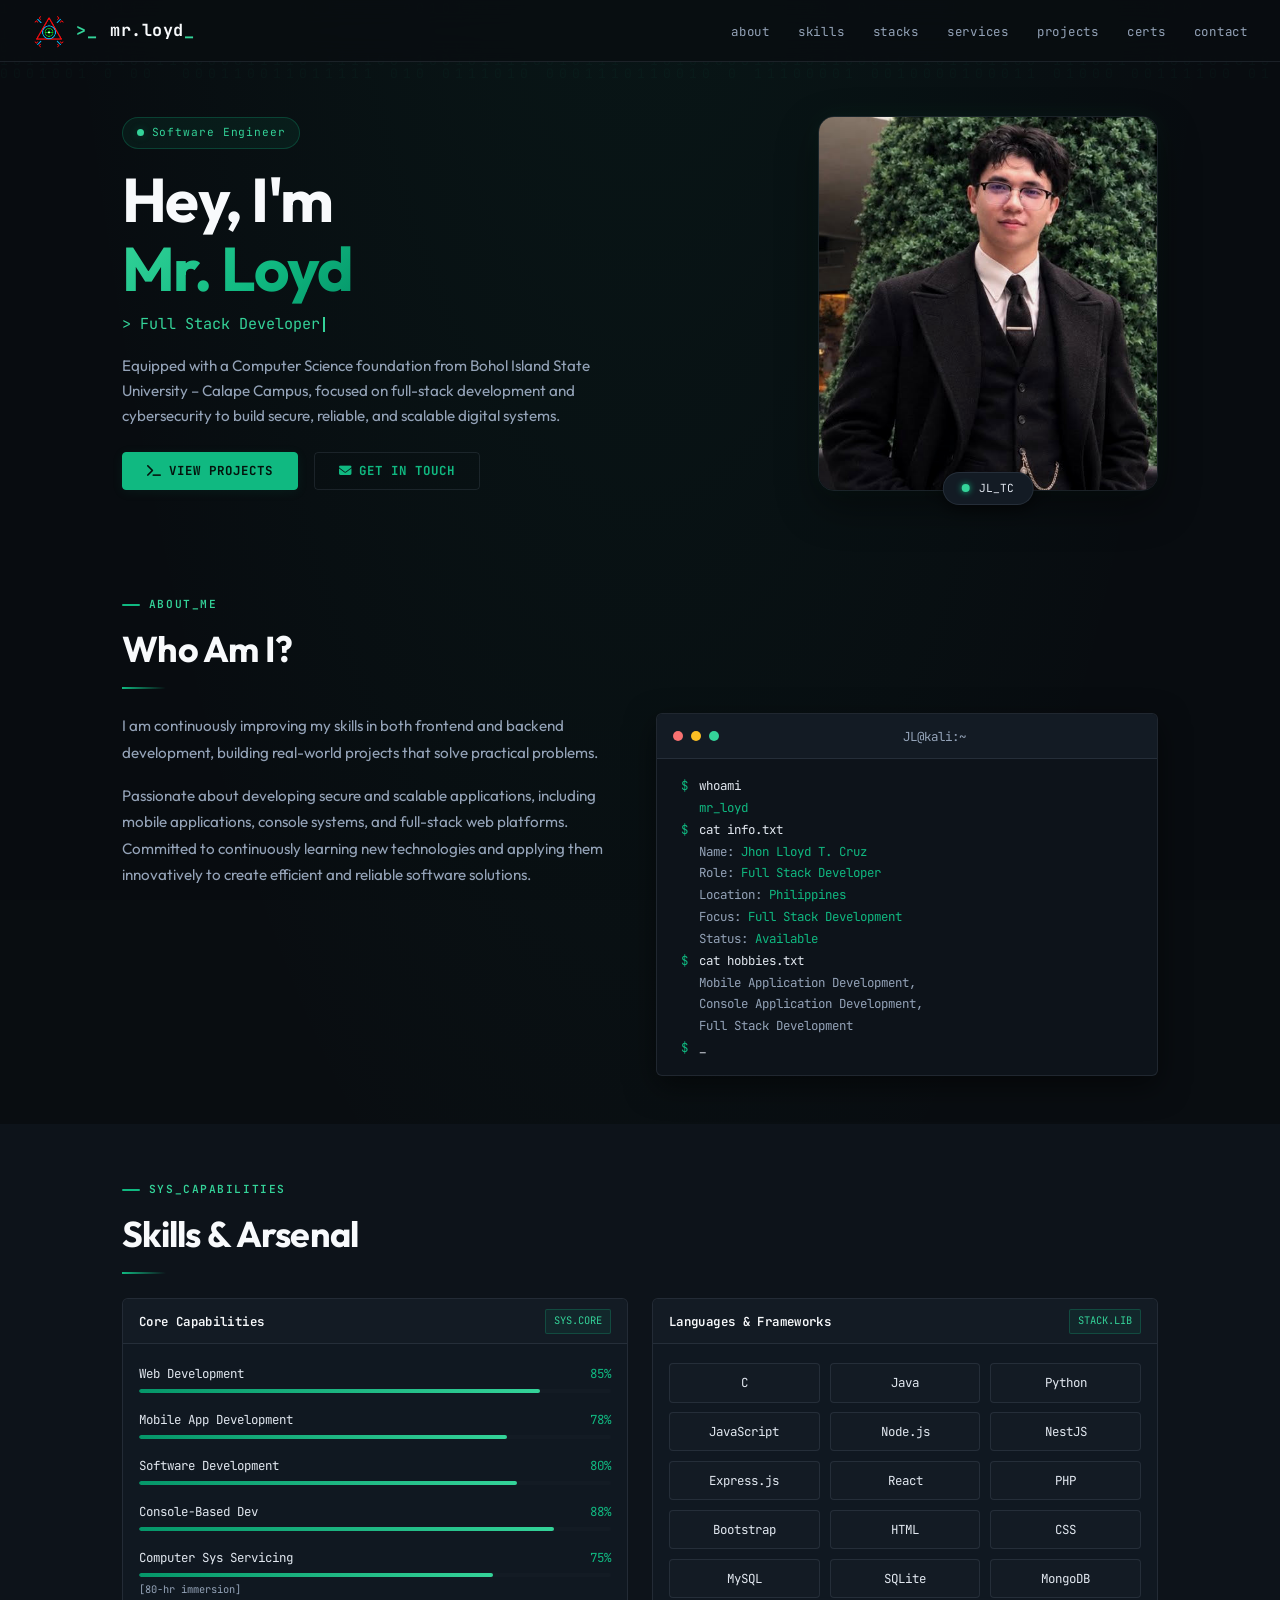
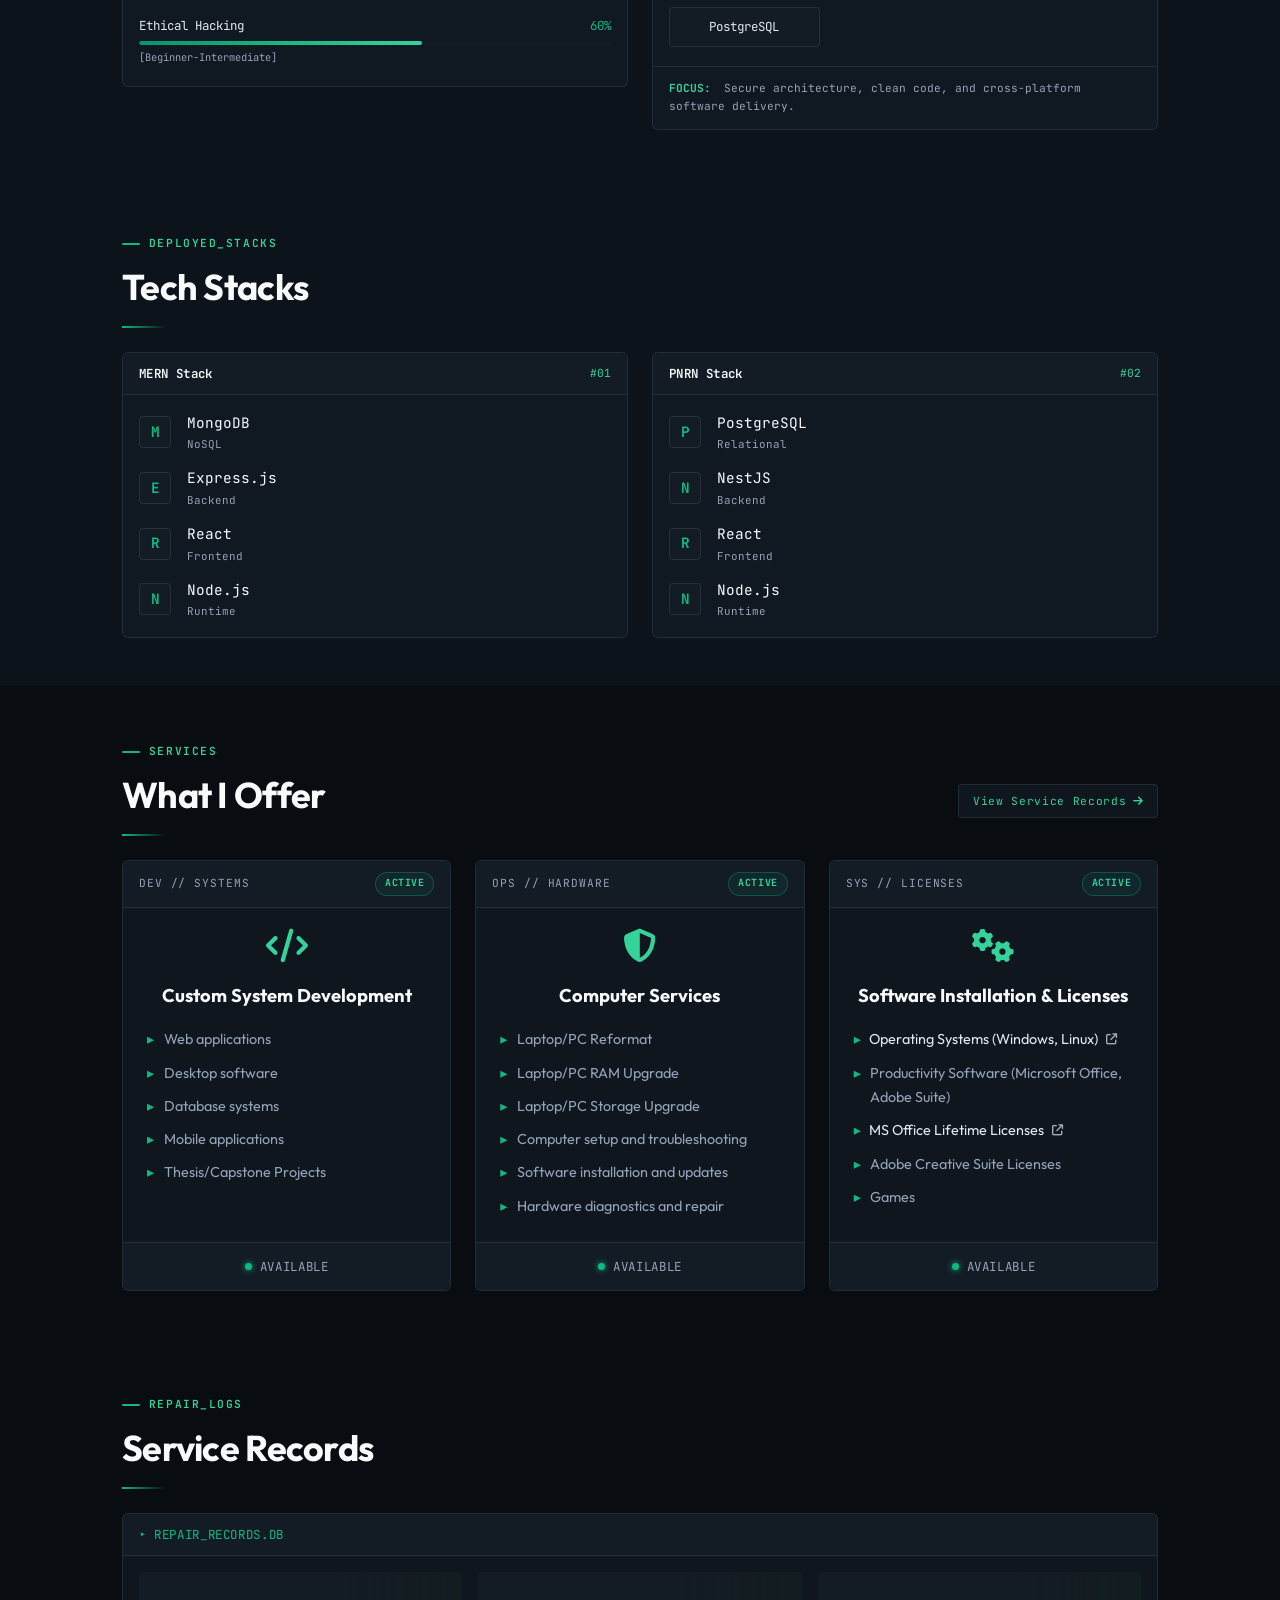
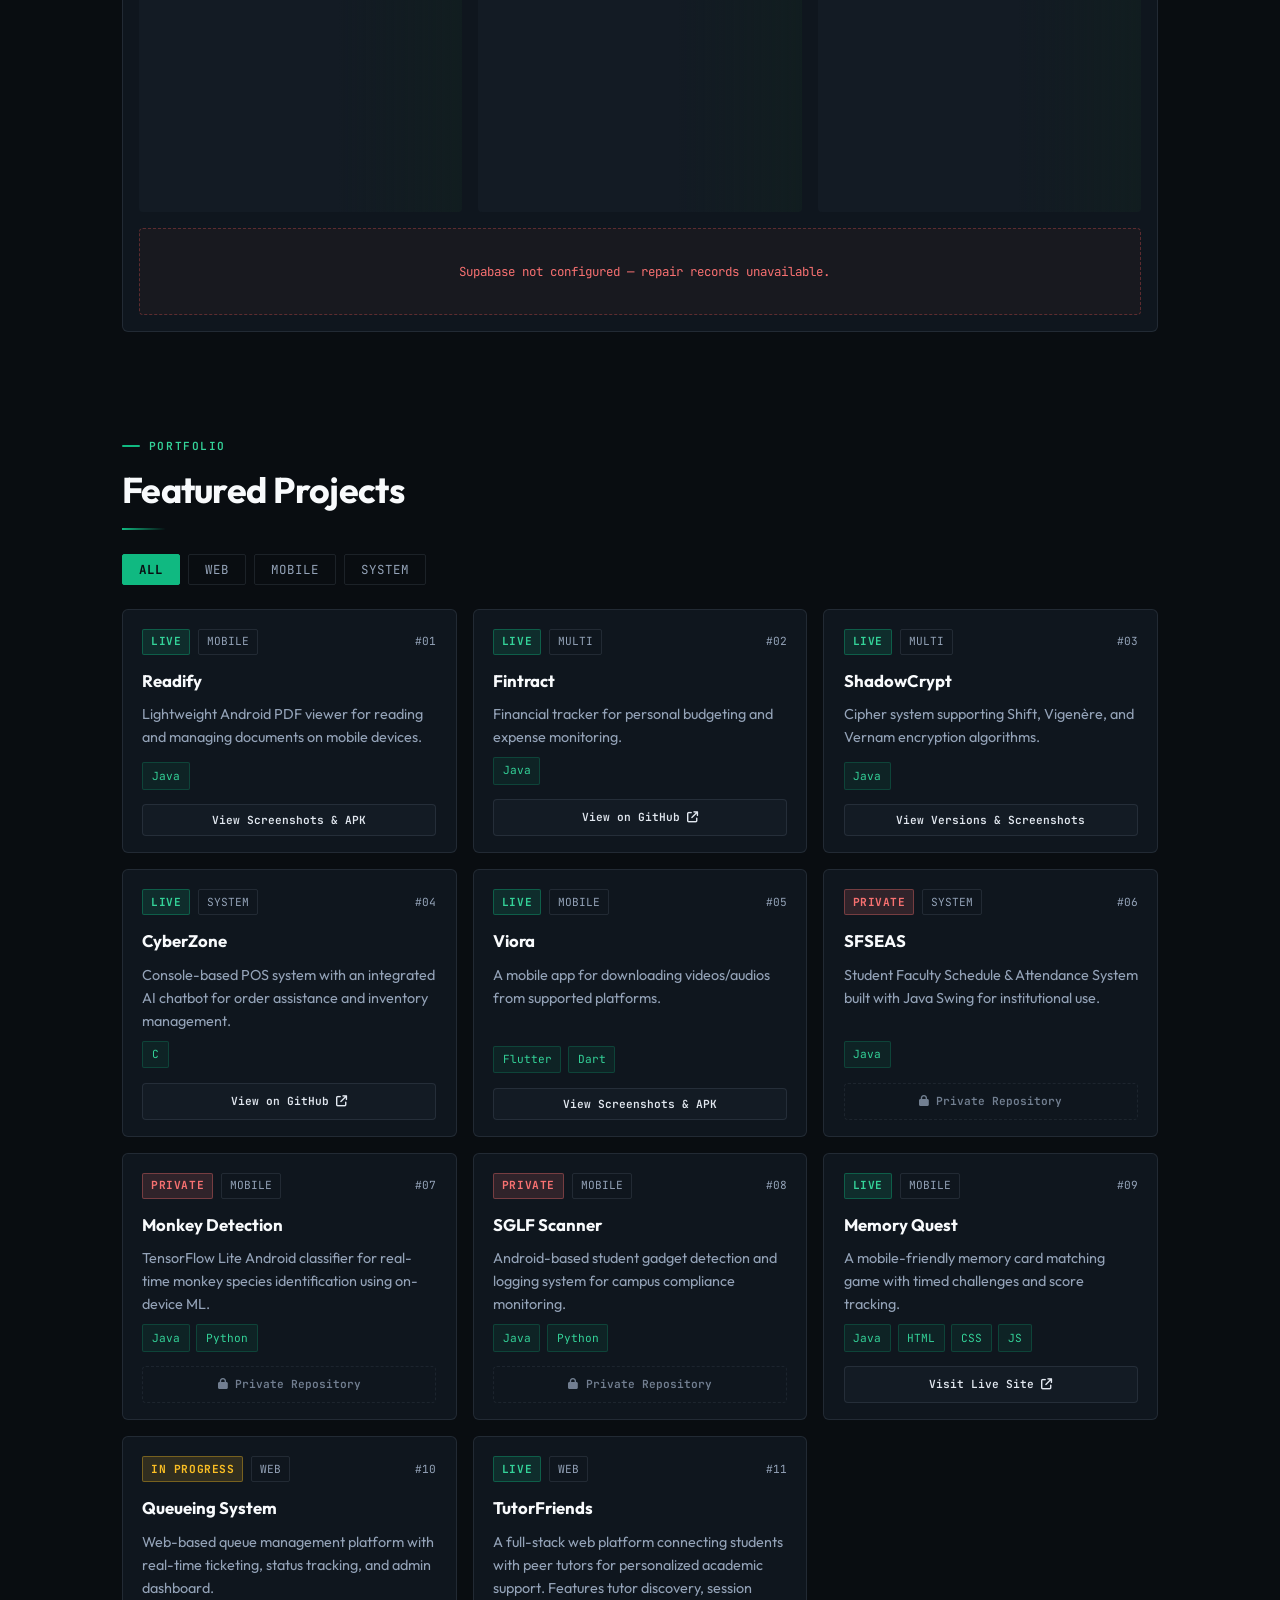
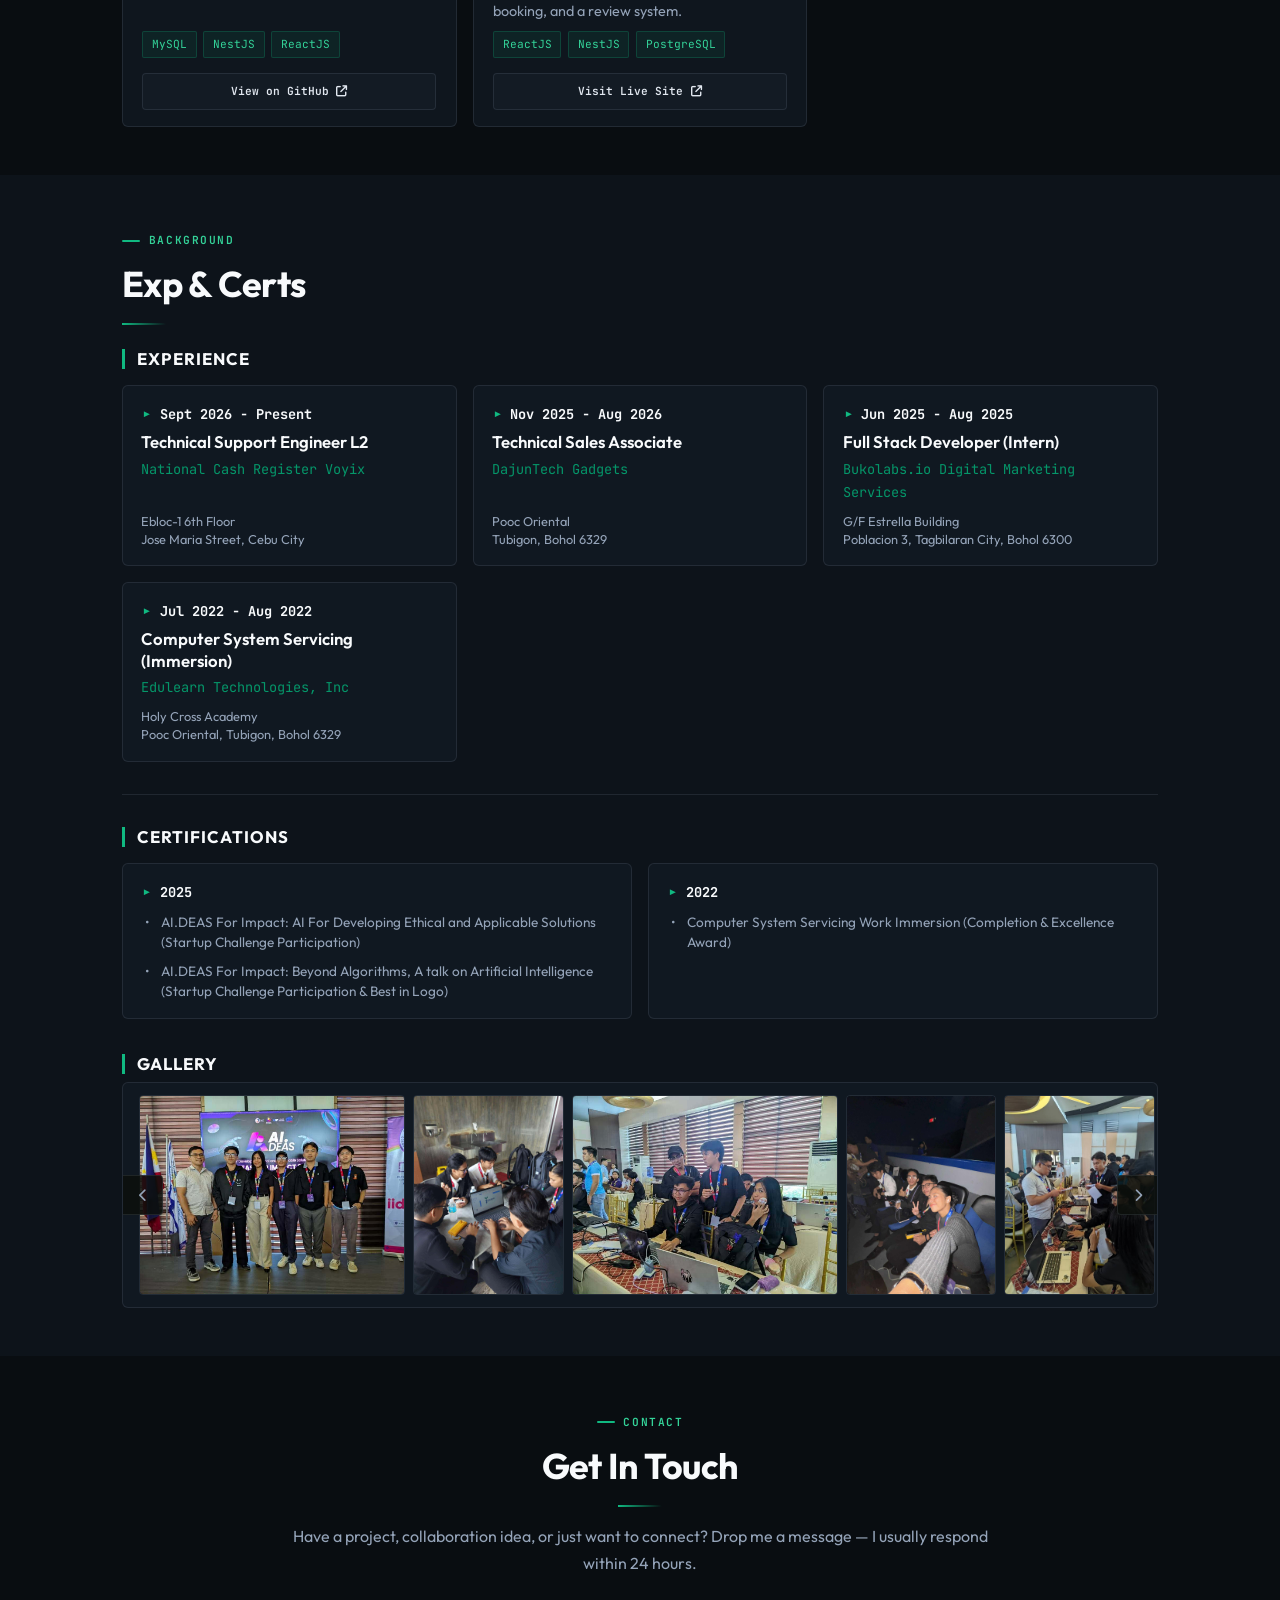
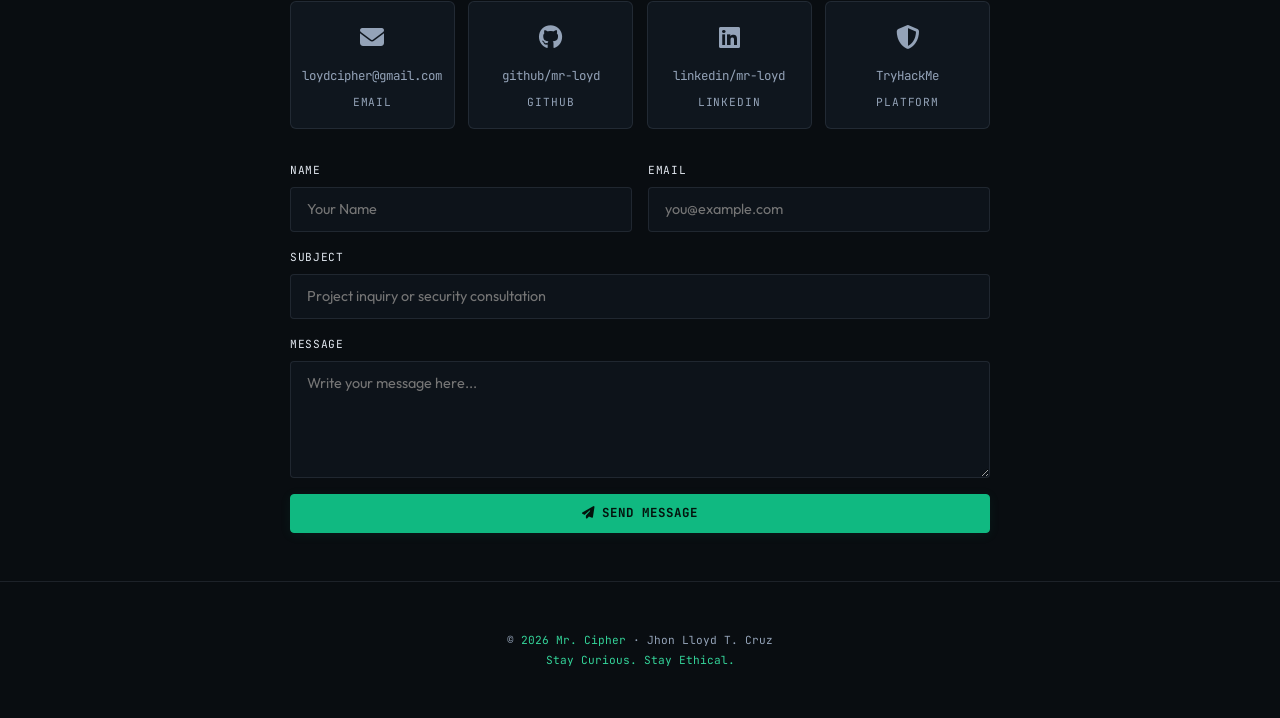
==== commit 4f041952: "Refine Gallery Design" ====
--- a/index.html
+++ b/index.html
@@ -527,8 +527,10 @@
     </div>
 
     <div id="image-viewer" class="image-viewer" role="dialog" aria-modal="true" aria-label="Screenshot preview">
-      <button class="image-viewer-close" aria-label="Close image preview">&times;</button>
-      <img id="image-viewer-img" alt="Preview">
+      <button type="button" class="image-viewer-close" aria-label="Close image preview">&times;</button>
+      <button type="button" class="image-viewer-nav prev" id="image-viewer-prev" aria-label="Previous image"><i class="fas fa-chevron-left" aria-hidden="true"></i></button>
+      <img id="image-viewer-img" src="" alt="Fullscreen preview">
+      <button type="button" class="image-viewer-nav next" id="image-viewer-next" aria-label="Next image"><i class="fas fa-chevron-right" aria-hidden="true"></i></button>
     </div>
 
     <!-- PROJECTS -->
@@ -857,9 +859,9 @@
               <img src="res/exp/exp8.jpg" alt="Experience 8" class="gallery-img" />
               <img src="res/exp/exp9.jpg" alt="Experience 9" class="gallery-img" />
               <img src="res/exp/exp10.jpg" alt="Experience 10" class="gallery-img" />
-              <img src="res/exp/exp11.jpg" alt="Experience 10" class="gallery-img" />
-              <img src="res/exp/exp12.jpg" alt="Experience 10" class="gallery-img" />
-              <img src="res/exp/exp13.jpg" alt="Experience 10" class="gallery-img" />
+              <img src="res/exp/exp11.jpg" alt="Experience 11" class="gallery-img" />
+              <img src="res/exp/exp12.jpg" alt="Experience 12" class="gallery-img" />
+              <img src="res/exp/exp13.jpg" alt="Experience 13" class="gallery-img" />
             </div>
             <button class="gallery-btn next" aria-label="Next image"><i class="fas fa-chevron-right"></i></button>
           </div>
